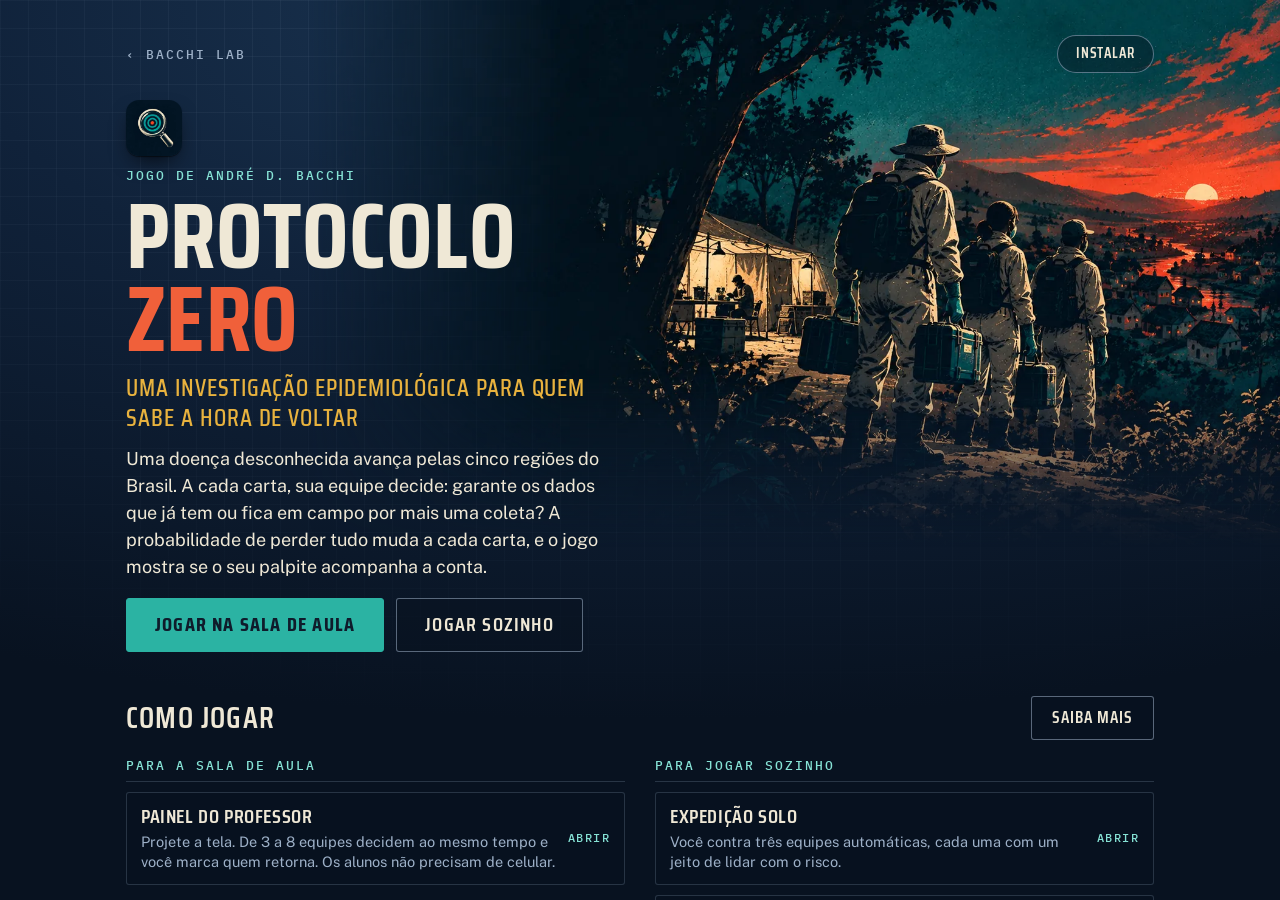
==== index.html @ 065ee089 "A primeira carta de cada expedição nunca é um perigo Co-Authored-By: Claude Opus 5.5 <noreply@anthro" ====
<!doctype html>
<html lang="pt-BR">
<head>
<meta charset="utf-8">
<meta name="viewport" content="width=device-width,initial-scale=1,viewport-fit=cover">
<meta name="description" content="Jogo de sala de aula sobre probabilidade e decisão sob risco: uma investigação epidemiológica para quem sabe a hora de voltar.">
<meta name="theme-color" content="#10223a">
<meta property="og:title" content="Protocolo Zero">
<meta property="og:description" content="Jogo de sala de aula sobre probabilidade e decisão sob risco: uma investigação epidemiológica para quem sabe a hora de voltar.">
<meta property="og:image" content="https://andrebacchi.github.io/protocolo-zero/icons/icon-512.png">
<link rel="manifest" href="manifest.json">
<link rel="icon" type="image/png" href="icons/favicon-64.png">
<link rel="apple-touch-icon" href="icons/apple-touch-icon.png">
<meta name="mobile-web-app-capable" content="yes">
<meta name="apple-mobile-web-app-capable" content="yes">
<meta name="apple-mobile-web-app-title" content="Protocolo Zero">
<meta name="apple-mobile-web-app-status-bar-style" content="black-translucent">
<title>Protocolo Zero</title>
<link rel="preconnect" href="https://fonts.googleapis.com">
<link rel="preconnect" href="https://fonts.gstatic.com" crossorigin>
<link rel="stylesheet" href="https://fonts.googleapis.com/css2?family=Saira+Condensed:wght@500;600;700&family=Saira+Stencil+One&family=Public+Sans:ital,wght@0,400;0,500;0,700;1,400&family=IBM+Plex+Mono:wght@400;500;600&display=swap">
<style>
:root{padding:env(safe-area-inset-top,0px) 0 env(safe-area-inset-bottom,0px)}
[hidden]{display:none!important}
img{max-width:100%}

:root{
  /* Mesa de operações de campo: tampo azul-marinho com malha de papel milimetrado, cartas em papel-cartão,
     carimbos em estêncil. Uma tela por vez; no jogo, a mesa fica à esquerda e o painel das equipes à direita.
     Cada tipo de carta tem uma cor: coleta (verde-água), perigo (vermelho-alaranjado), descoberta (dourado). */
  color-scheme:dark;
  --fundo:#081220; --mesa:#10223a; --mesa-clara:#1b3654; --painel:#0d1a2c;
  --papel:#efe8d6; --tinta:#0f1b2b; --nevoa:#9db0c7;
  --dado:#2bb3a3; --dado-claro:#86e2d5; --perigo:#f0603a; --achado:#e8b23e; --serie-b:#3b97d8;
  --filete:rgba(157,176,199,.22); --filete-forte:rgba(157,176,199,.55);
  --sombra:0 1px 1px rgba(0,0,0,.5),0 10px 22px -8px rgba(0,0,0,.8);
  --display:'Saira Condensed','Arial Narrow','Roboto Condensed','Helvetica Neue',sans-serif;
  --estencil:'Saira Stencil One','Saira Condensed','Arial Narrow',Impact,sans-serif;
  --texto:'Public Sans','Segoe UI',system-ui,-apple-system,sans-serif;
  --mono:'IBM Plex Mono',ui-monospace,'SF Mono',Menlo,Consolas,monospace;
  --vh:1vh;
}
@supports (height:1dvh){:root{--vh:1dvh}}

*,*::before,*::after{box-sizing:border-box}
html,body{height:100%}
body{margin:0;background:var(--fundo);color:var(--papel);font:16px/1.5 var(--texto);overflow:hidden;-webkit-font-smoothing:antialiased;-webkit-text-size-adjust:100%}
button,input{font:inherit;color:inherit}
button{cursor:pointer}
a{color:var(--dado-claro);text-underline-offset:3px}
:focus-visible{outline:2px solid var(--dado-claro);outline-offset:3px}
h1,h2,h3,h4,h5,p,ul,ol{margin:0}
i.sp{font-style:italic}

/* ---------- mesa (fundo comum) ---------- */
.app{height:100%;position:relative;isolation:isolate;overflow:hidden}
.app::before,.app::after{content:"";position:absolute;inset:0;z-index:-1;pointer-events:none}
.app::before{background:radial-gradient(120% 80% at 50% 0%,var(--mesa-clara) 0%,var(--mesa) 45%,var(--fundo) 100%)}
.app::after{background:
  linear-gradient(var(--filete) 1px,transparent 1px) 0 0/100% 28px,
  linear-gradient(90deg,var(--filete) 1px,transparent 1px) 0 0/28px 100%;
  opacity:.35;-webkit-mask-image:radial-gradient(110% 80% at 50% 10%,#000 20%,transparent 90%);mask-image:radial-gradient(110% 80% at 50% 10%,#000 20%,transparent 90%)}
.tela{height:100%;overflow-y:auto;overflow-x:hidden;-webkit-overflow-scrolling:touch}
.miolo{max-width:1060px;margin-inline:auto;padding-inline:16px}

/* ---------- botões ---------- */
.btn{display:inline-flex;align-items:center;justify-content:center;gap:8px;min-height:44px;padding:9px 20px;border:1px solid var(--filete-forte);border-radius:3px;background:rgba(8,18,32,.4);color:var(--papel);font:600 17px/1.15 var(--display);letter-spacing:.06em;text-transform:uppercase;text-decoration:none;transition:background .15s,border-color .15s,transform .1s}
.btn:hover{border-color:var(--dado-claro);background:rgba(43,179,163,.14)}
.btn:active{transform:translateY(1px)}
.btn.principal{background:var(--dado);border-color:var(--dado);color:var(--tinta);font-weight:700}
.btn.principal:hover{background:var(--dado-claro);border-color:var(--dado-claro)}
.btn.alerta{border-color:var(--perigo);color:var(--papel)}
.btn.alerta:hover{background:rgba(240,96,58,.18);border-color:var(--perigo)}
.btn[disabled]{opacity:.45;cursor:default}
.btn.retomar{order:-1;border-color:var(--achado);color:var(--achado)}
.btn.retomar:hover{background:rgba(232,178,62,.14);border-color:var(--achado)}
.btn.grande{min-height:54px;padding:12px 28px;font-size:20px}
.btn-liso{min-height:40px;padding:6px 8px;white-space:nowrap;border:0;border-radius:3px;background:none;color:var(--nevoa);font:500 13.5px var(--mono);letter-spacing:.04em}
.btn-liso:hover{color:var(--dado-claro)}
.btn-liso[disabled]{opacity:.4;cursor:default}
.chapa{font:500 12px/1.2 var(--mono);letter-spacing:.16em;text-transform:uppercase;color:var(--dado-claro)}

/* ---------- carta ---------- */
.carta{--raio:calc(var(--cw)*.07);--cor:var(--dado);display:block;position:relative;flex:none;width:var(--cw);height:calc(var(--cw)*1.4);padding:0;border:0;background:none;perspective:calc(var(--cw)*6);-webkit-tap-highlight-color:transparent}
.carta.t-perigo{--cor:var(--perigo)}
.carta.t-achado{--cor:var(--achado)}
.giro{display:block;position:absolute;inset:0;transform-style:preserve-3d;transition:transform .62s cubic-bezier(.35,.1,.2,1)}
.carta.virada .giro{transform:rotateY(180deg)}
.face{display:block;position:absolute;inset:0;border-radius:var(--raio);overflow:hidden;-webkit-backface-visibility:hidden;backface-visibility:hidden;box-shadow:var(--sombra)}
.verso{background:var(--tinta) var(--verso) center/100% 100% no-repeat}
.verso::after{content:"";position:absolute;inset:0;border-radius:inherit;box-shadow:inset 0 0 0 calc(var(--cw)*.012) rgba(134,226,213,.4);pointer-events:none}
.frente{transform:rotateY(180deg);background:var(--papel);color:var(--tinta)}
.arte{position:absolute;inset:calc(var(--cw)*.045);border-radius:calc(var(--raio)*.55);overflow:hidden;color:var(--cor);background:
  linear-gradient(rgba(134,226,213,.09) 1px,transparent 1px) 0 0/100% 12.5%,
  linear-gradient(90deg,rgba(134,226,213,.09) 1px,transparent 1px) 0 0/16.66% 100%,#12283f}
.t-perigo .arte{background:repeating-linear-gradient(135deg,#3a1b14 0 9%,#27120e 9% 18%)}
.t-achado .arte{background:repeating-conic-gradient(from 0deg at 50% 42%,rgba(232,178,62,.2) 0 9deg,transparent 9deg 18deg),#2a2010}
.arte svg,.arte img{display:block;width:100%;height:100%;max-width:none;object-fit:cover}
.canto{position:absolute;left:calc(var(--cw)*.045);top:calc(var(--cw)*.045);min-width:calc(var(--cw)*.31);padding:.1em .2em .04em;border-radius:calc(var(--raio)*.55) 0 calc(var(--raio)*.55) 0;background:var(--cor);color:var(--tinta);font:700 calc(var(--cw)*.25)/1 var(--display);text-align:center;font-variant-numeric:tabular-nums}
.cod{position:absolute;right:calc(var(--cw)*.09);top:calc(var(--cw)*.09);font:500 calc(var(--cw)*.075)/1 var(--mono);color:var(--papel);opacity:.75}
.nome{display:block;position:absolute;left:calc(var(--cw)*.045);right:calc(var(--cw)*.045);bottom:calc(var(--cw)*.045);min-height:calc(var(--cw)*.36);padding:calc(var(--cw)*.05) calc(var(--cw)*.055);border-top:calc(var(--cw)*.022) solid var(--cor);background:var(--papel);color:var(--tinta);font:700 calc(var(--cw)*.122)/1.02 var(--display);letter-spacing:.02em;text-transform:uppercase;text-align:left;overflow-wrap:break-word;-webkit-hyphens:manual;hyphens:manual}
.nome small{display:block;margin-bottom:.3em;font:500 calc(var(--cw)*.066)/1 var(--mono);letter-spacing:.12em;color:#3d4c60}
/* Carta com arte definitiva: a imagem ocupa a moldura inteira e o nome vai sobre a base escura da própria arte. */
.com-arte .arte{background:var(--tinta)}
.com-arte .nome{min-height:0;padding-top:calc(var(--cw)*.24);border-top:0;border-radius:0 0 calc(var(--raio)*.55) calc(var(--raio)*.55);background:linear-gradient(rgba(8,18,32,0),rgba(8,18,32,.88) 58%);color:var(--papel)}
.com-arte .nome small{color:var(--cor)}
.com-arte .cod{opacity:.55}
.carta:focus-visible{outline:none}
.carta:focus-visible .face{outline:2px solid var(--dado-claro);outline-offset:2px}

/* ---------- capa ---------- */
.capa{display:grid;gap:34px;padding-block:20px 34px}
.topo{display:flex;align-items:center;justify-content:space-between;gap:12px;min-height:40px;margin-bottom:-18px}
.marca{font:500 12.5px/1 var(--mono);letter-spacing:.16em;text-transform:uppercase;color:var(--nevoa);text-decoration:none}
.marca:hover{color:var(--dado-claro)}
.pilula{min-height:38px;padding:6px 18px;border-radius:999px;font-size:15px}
.abre{display:grid;gap:14px;align-items:center}
.leque{--cw:clamp(96px,26vw,160px);position:relative;width:100%;max-width:calc(var(--cw)*3.3);height:calc(var(--cw)*1.75);margin-inline:auto}
.leque .carta{position:absolute;left:50%;top:6%;margin-left:calc(var(--cw)/-2);transform-origin:50% 150%;transform:rotate(var(--g));animation:abrir 1.1s cubic-bezier(.2,.7,.2,1) .2s both}
@keyframes abrir{from{transform:rotate(0deg)}}
.abre-texto{display:grid;gap:12px;justify-items:start}
.sobre{font:500 12.5px/1.2 var(--mono);letter-spacing:.16em;text-transform:uppercase;color:var(--dado-claro)}
h1{font:700 clamp(48px,12.5vw,92px)/.9 var(--display);letter-spacing:.005em;text-transform:uppercase;color:var(--papel);text-wrap:balance}
h1 em{font-style:normal;color:var(--perigo)}
.sub{font:500 clamp(19px,2.8vw,24px)/1.25 var(--display);letter-spacing:.04em;text-transform:uppercase;color:var(--achado)}
.lide{max-width:52ch;font-size:clamp(16px,1.9vw,18px);color:var(--papel)}
.abre-acoes{display:flex;flex-wrap:wrap;align-items:center;gap:10px 12px;margin-top:6px}
@media (min-width:820px){
  .capa{gap:44px;padding-block:34px 40px}
  .abre{grid-template-columns:minmax(0,.8fr) minmax(0,1fr);gap:30px}
  .leque{--cw:clamp(140px,14vw,180px)}
}
/* Capa com a arte: no celular, faixa no alto; em telas largas, a arte ocupa a direita e o título fica sobre a área escura. */
#tela-capa{position:relative}
.topo,.abre-texto{position:relative;z-index:1}
.capa-arte{height:54vw;max-height:300px;margin-inline:-16px;background:var(--fundo) url("cards/capa.webp") 82% 40%/cover no-repeat;-webkit-mask-image:linear-gradient(#000 62%,transparent);mask-image:linear-gradient(#000 62%,transparent)}
.logo{width:56px;height:56px;border-radius:13px;box-shadow:var(--sombra)}
@media (min-width:820px){
  .abre{grid-template-columns:minmax(0,1fr);min-height:clamp(360px,34vw,470px);align-content:center}
  .abre-texto{max-width:30rem;grid-template-columns:minmax(0,1fr)}
  .capa-arte{position:absolute;z-index:0;top:0;right:0;width:min(76vw,1100px);height:auto;max-height:none;aspect-ratio:16/9;margin:0;background-position:center;-webkit-mask-image:linear-gradient(90deg,transparent,#000 26%),linear-gradient(#000 68%,transparent);mask-image:linear-gradient(90deg,transparent,#000 26%),linear-gradient(#000 68%,transparent);-webkit-mask-composite:source-in;mask-composite:intersect}
}
.modos-secao{display:grid;gap:18px}
.modos-topo{display:flex;flex-wrap:wrap;align-items:center;justify-content:space-between;gap:10px 16px}
.modos-topo h2{font:600 clamp(24px,4vw,30px)/1.1 var(--display);letter-spacing:.04em;text-transform:uppercase}
.modos{display:grid;gap:26px 30px;grid-template-columns:repeat(auto-fit,minmax(min(100%,300px),1fr))}
.grupo{display:grid;gap:10px;align-content:start;min-width:0}
.grupo h3{padding-bottom:8px;border-bottom:1px solid var(--filete);font:500 12.5px/1.2 var(--mono);letter-spacing:.16em;text-transform:uppercase;color:var(--dado-claro)}
.modo{display:grid;grid-template-columns:minmax(0,1fr) auto;gap:4px 12px;align-items:center;width:100%;padding:12px 14px;border:1px solid var(--filete);border-radius:3px;background:rgba(8,18,32,.45);text-align:left;transition:border-color .15s,background .15s}
.modo b{font:600 20px/1.15 var(--display);letter-spacing:.03em;text-transform:uppercase}
.modo small{grid-column:1;font:400 14.5px/1.4 var(--texto);color:var(--nevoa)}
.modo .selo{grid-row:1/3;grid-column:2;font:500 11.5px/1.2 var(--mono);letter-spacing:.12em;text-transform:uppercase;color:var(--dado-claro);white-space:nowrap}
.modo:hover{border-color:var(--dado-claro);background:rgba(43,179,163,.1)}
.rodape{display:grid;gap:8px;padding-top:18px;border-top:1px solid var(--filete);font:400 14px/1.5 var(--texto);color:var(--nevoa)}
.rodape p{max-width:78ch}
.versao{font:500 12px/1.4 var(--mono);letter-spacing:.1em;text-transform:uppercase}

/* ---------- barra das telas internas ---------- */
.barra{display:grid;grid-template-columns:1fr auto 1fr;align-items:center;gap:4px;min-height:48px;padding-inline:4px}
.barra h2{font:600 clamp(15px,4.3vw,19px)/1 var(--display);letter-spacing:.06em;text-transform:uppercase;white-space:nowrap}
.barra > :first-child{justify-self:start}
.barra > :last-child{justify-self:end}
.barra-lado{display:flex;align-items:center}
.so-largo{display:none}
@media (min-width:700px){.so-estreito{display:none}.so-largo{display:inline}}
.barra.fixa{position:sticky;top:env(safe-area-inset-top,0px);z-index:5;background:var(--mesa);border-bottom:1px solid var(--filete)}

/* ---------- preparo ---------- */
.preparo{display:grid;gap:18px;max-width:620px;margin-inline:auto;padding-block:18px 40px}
.preparo h3{font:700 clamp(30px,6vw,42px)/1 var(--display);letter-spacing:.02em;text-transform:uppercase;text-wrap:balance}
.passo-n{display:flex;align-items:center;gap:12px}
.passo-n output{min-width:1.6em;font:700 34px/1 var(--display);text-align:center;font-variant-numeric:tabular-nums}
.redondo{width:44px;height:44px;border:1px solid var(--filete-forte);border-radius:50%;background:rgba(8,18,32,.4);font:600 22px/1 var(--display)}
.redondo:hover{border-color:var(--dado-claro)}
.nomes{display:grid;gap:8px;grid-template-columns:repeat(auto-fit,minmax(min(100%,220px),1fr))}
.nomes input{width:100%;min-height:44px;padding:8px 12px;border:1px solid var(--filete-forte);border-radius:3px;background:rgba(239,232,214,.06);font:500 16px/1.2 var(--texto)}
.opcao{display:grid;grid-template-columns:auto minmax(0,1fr);gap:4px 10px;align-items:start;cursor:pointer}
.opcao input{width:20px;height:20px;margin:2px 0 0;accent-color:var(--dado)}
.opcao small{grid-column:2;color:var(--nevoa);font-size:14px;line-height:1.4}
.ajuda{font:400 14.5px/1.45 var(--texto);color:var(--nevoa)}

/* ---------- jogo ---------- */
#tela-jogo{--cw:clamp(58px,15.5vw,84px);display:grid;grid-template-columns:minmax(0,1fr);grid-template-rows:48px minmax(0,1fr) auto;overflow:hidden}
.mesa{position:relative;display:flex;flex-direction:column;gap:10px;min-height:0;padding:4px 16px 14px;overflow-y:auto;overflow-x:hidden}
/* Paisagem da região: bem visível na abertura da expedição, quase apagada durante as cartas. */
.mesa{background:linear-gradient(rgba(8,18,32,.9),rgba(8,18,32,.84)),var(--regiao,none) center/cover no-repeat}
.mesa.brief{background:linear-gradient(90deg,rgba(8,18,32,.86),rgba(8,18,32,.6) 60%,rgba(8,18,32,.42)),linear-gradient(transparent 55%,rgba(8,18,32,.7)),var(--regiao,none) center/cover no-repeat}
.brief .uf{fill:rgba(8,18,32,.62);stroke:rgba(157,176,199,.5)}
.brief .uf.feita{fill:rgba(43,179,163,.7)}
.brief .uf.ativa{fill:var(--perigo)}
.brief .mapa text{fill:rgba(239,232,214,.75)}
.brief .mapa text.ativa{fill:var(--tinta)}
.brief .mapa text.fora.ativa{fill:var(--papel)}
.brief .briefing .txt{text-shadow:0 1px 10px rgba(8,18,32,.9)}
.brief .comp span{background:rgba(8,18,32,.6);border-color:var(--filete-forte)}
@media (max-width:899px){.em-brief #equipes{display:none}.em-brief .mapa.grande{width:min(56vw,220px)}.em-brief .briefing{gap:10px}}
.faixa{display:grid;grid-template-columns:auto minmax(0,1fr) auto;gap:8px 14px;align-items:center}
.mapa{display:block}
.mapa svg{display:block;width:100%;height:auto;overflow:visible}
.mapa.mini{width:58px}
.mapa.grande{width:min(72vw,300px)}
.uf{fill:rgba(157,176,199,.17);stroke:var(--mesa);stroke-width:.45;stroke-linejoin:round;transition:fill .4s}
.mini .uf{stroke-width:.9}
.uf.feita{fill:rgba(43,179,163,.55)}
.uf.ativa{fill:var(--perigo)}
.grande .uf.ativa{transform-box:fill-box;transform-origin:center;animation:acender .7s cubic-bezier(.2,.7,.2,1) both;animation-delay:calc(var(--k)*90ms + 250ms)}
@keyframes acender{0%{fill:rgba(157,176,199,.17);transform:scale(.82)}60%{transform:scale(1.07)}100%{transform:scale(1)}}
.mapa text{font:600 3px var(--mono);text-anchor:middle;dominant-baseline:central;fill:rgba(157,176,199,.6);pointer-events:none}
.mapa text.feita{fill:var(--papel)}
.mapa text.ativa{fill:var(--tinta);animation:surgir .4s ease-out both;animation-delay:calc(var(--k)*90ms + 500ms)}
.mapa text.fora.ativa{fill:var(--papel)}
.mapa line{stroke:rgba(157,176,199,.5);stroke-width:.25}
.onde{min-width:0}
.onde h3{font:700 clamp(26px,6.4vw,44px)/.95 var(--display);letter-spacing:.02em;text-transform:uppercase;overflow-wrap:anywhere}
.onde p{margin-top:5px;font:400 13.5px/1.3 var(--texto);color:var(--nevoa);overflow-wrap:anywhere}
.onde p b{color:var(--papel);font-weight:500}
.monte{--cwm:calc(var(--cw)*.62);display:grid;justify-items:center;gap:5px;color:var(--nevoa);font:500 11px/1 var(--mono);letter-spacing:.08em;text-transform:uppercase}
.monte b{color:var(--papel);font-weight:600;font-variant-numeric:tabular-nums}
.pilha{display:block;position:relative;width:var(--cwm);height:calc(var(--cwm)*1.4)}
.lamina{display:block;position:absolute;inset:0;border-radius:calc(var(--cwm)*.07);background:var(--tinta) var(--verso) center/100% 100% no-repeat;translate:calc(var(--k)*-.7px) calc(var(--k)*-1.1px);box-shadow:0 0 0 .6px rgba(0,0,0,.7)}
.lamina:first-child{box-shadow:var(--sombra)}
.sinais{grid-column:1/-1;display:flex;flex-wrap:wrap;align-items:stretch;gap:6px}
.sinal{display:grid;gap:3px;padding:5px 8px 4px;border:1px solid var(--filete);border-radius:3px;font:500 11px/1.1 var(--mono);letter-spacing:.04em;color:var(--nevoa)}
.sinal.visto{border-color:var(--perigo);color:var(--papel);background:rgba(240,96,58,.12)}
.pips{display:flex;gap:3px}
.pips i{width:9px;height:9px;border-radius:50%;border:1.5px solid var(--filete-forte)}
.pips i.on{background:var(--perigo);border-color:var(--perigo)}
.trilha{--sobre:.36;position:relative;display:flex;flex-wrap:wrap;align-content:flex-start;gap:10px 0;padding-left:calc(var(--cw)*var(--sobre));min-height:calc(var(--cw)*1.4)}
.trilha .carta{margin-left:calc(var(--cw)*var(--sobre)*-1)}
.trilha:empty::before{content:"A trilha da expedição começa aqui";display:grid;place-items:center;width:calc(100% + var(--cw)*var(--sobre)*-1);margin-left:calc(var(--cw)*var(--sobre)*-1);min-height:calc(var(--cw)*1.4);border:1px dashed var(--filete);border-radius:4px;font:500 12px/1.3 var(--mono);letter-spacing:.1em;text-transform:uppercase;color:var(--nevoa);text-align:center;padding:10px}
.carta .marca-c{position:absolute;left:50%;top:38%;z-index:3;translate:-50% -50%;padding:.18em .5em .1em;border:calc(var(--cw)*.02) solid currentColor;border-radius:2px;background:rgba(8,18,32,.86);font:400 calc(var(--cw)*.105)/1 var(--estencil);letter-spacing:.08em;text-transform:uppercase;white-space:nowrap;rotate:-8deg;pointer-events:none}
.carta.alerta .marca-c{color:var(--achado)}
.carta.fatal .marca-c{color:var(--perigo)}
.carta.livre .marca-c{color:var(--achado)}
.carta.levada .marca-c,.carta.perdida .marca-c{color:var(--nevoa)}
.carta.livre .face{box-shadow:var(--sombra),0 0 0 2px var(--achado),0 0 18px rgba(232,178,62,.55)}
.carta.fatal .face{box-shadow:var(--sombra),0 0 0 2px var(--perigo),0 0 20px rgba(240,96,58,.6)}
.carta.tremor{animation:tremor .5s ease-in-out}
@keyframes tremor{20%{translate:-4% 0;rotate:-2deg}40%{translate:4% 0;rotate:2deg}60%{translate:-3% 0;rotate:-1deg}80%{translate:2% 0}}
.trilha.encerrada .carta:not(.fatal) .frente{filter:grayscale(.85) brightness(.62)}
.trilha.guardada .carta .frente{filter:brightness(.8)}
.carimbo{position:absolute;left:min(50%,calc(var(--cw)*3.2));top:62%;z-index:70;translate:-50% -50%;padding:.2em .5em .12em;border:3px solid var(--perigo);border-radius:4px;background:rgba(8,18,32,.82);color:var(--perigo);font:400 clamp(19px,calc(var(--cw)*.3),40px)/1 var(--estencil);letter-spacing:.06em;text-transform:uppercase;white-space:nowrap;rotate:-5deg;pointer-events:none;animation:carimbar .45s cubic-bezier(.2,1.4,.4,1) both}
.carimbo.bom{border-color:var(--dado-claro);color:var(--dado-claro)}
@keyframes carimbar{from{opacity:0;scale:2.4}}
.mesa.clarao::after{content:"";position:absolute;inset:0;z-index:65;pointer-events:none;background:radial-gradient(closest-side,transparent 40%,rgba(240,96,58,.5));animation:clarao .9s ease-out both}
.mesa.clarao.ouro::after{background:radial-gradient(closest-side,transparent 40%,rgba(232,178,62,.42))}
@keyframes clarao{0%{opacity:0}20%{opacity:1}100%{opacity:0}}

.briefing{display:grid;gap:16px;align-items:center;justify-items:center;margin-block:auto;padding-block:8px}
.briefing .txt{display:grid;gap:10px;min-width:0;max-width:46ch}
.briefing h3{font:700 clamp(40px,10vw,84px)/.9 var(--display);letter-spacing:.01em;text-transform:uppercase;color:var(--papel);animation:surgir .6s ease-out .5s both}
.entra{display:flex;align-items:center;gap:14px;--cw:clamp(74px,9.5vw,112px)}
.entra p{min-width:0}
.carta.voando{position:fixed;z-index:90;margin:0}
.briefing .comp{display:flex;flex-wrap:wrap;gap:6px}
.briefing .comp span{padding:4px 8px 3px;border:1px solid var(--filete);border-radius:3px;font:500 12px/1.2 var(--mono);color:var(--nevoa)}
.briefing .comp b{color:var(--papel)}
@media (min-width:640px){.briefing{grid-template-columns:auto minmax(0,1fr);justify-items:start;gap:30px;padding-inline:3%}}
@keyframes surgir{from{opacity:0;transform:translateY(8px)}}
.contagem{position:absolute;inset:0;z-index:80;display:grid;place-items:center;background:rgba(8,18,32,.8);font:400 clamp(120px,34vw,300px)/1 var(--estencil);color:var(--achado);pointer-events:none}
.contagem span{animation:carimbar .4s cubic-bezier(.2,1.4,.4,1) both}

.painel{display:grid;grid-template-rows:minmax(0,1fr) auto;min-height:0;max-height:calc(56*var(--vh));border-top:1px solid var(--filete);background:rgba(13,26,44,.92)}
.rola{overflow-y:auto;padding:10px 12px 4px;scrollbar-width:thin;scrollbar-color:var(--filete) transparent}
.equipes{display:grid;gap:5px}
.eq{display:grid;grid-template-columns:minmax(0,1fr) auto auto;gap:0 10px;align-items:center;width:100%;min-height:40px;padding:4px 8px 4px 10px;border:1px solid var(--filete);border-left:4px solid var(--dado);border-radius:3px;background:rgba(8,18,32,.4);text-align:left;cursor:default;transition:background .15s,border-color .15s}
.eq-nome{min-width:0;font:600 17px/1.1 var(--display);letter-spacing:.03em;text-transform:uppercase;overflow:hidden;text-overflow:ellipsis;white-space:nowrap}
.eq-nome small{display:block;margin-top:2px;font:500 10.5px/1 var(--mono);letter-spacing:.1em;color:var(--dado-claro)}
.eq-nome .est{color:var(--achado);letter-spacing:.05em}
.eq-num{display:grid;justify-items:end;min-width:3.2em;font:500 10px/1 var(--mono);letter-spacing:.04em;color:var(--nevoa)}
.eq-num b{font:600 19px/1.05 var(--mono);color:var(--papel);font-variant-numeric:tabular-nums}
.eq-num.r b{color:var(--achado)}
.eq-vai{min-width:5.6em;padding:6px 6px 5px;border:1px solid var(--filete-forte);border-radius:2px;font:500 11px/1 var(--mono);letter-spacing:.06em;text-transform:uppercase;text-align:center;color:var(--nevoa)}
.eq.retornou{border-left-color:var(--nevoa)}
.eq.retornou .eq-nome small{color:var(--nevoa)}
.eq.perdeu{border-left-color:var(--perigo)}
.eq.perdeu .eq-nome small{color:var(--perigo)}
.eq.fora .eq-num.r b{color:var(--nevoa)}
button.eq{cursor:pointer}
button.eq:hover{border-color:var(--filete-forte)}
.eq[aria-pressed="true"]{border-color:var(--achado);border-left-color:var(--achado);background:rgba(232,178,62,.14)}
.eq[aria-pressed="true"] .eq-vai{border-color:var(--achado);background:var(--achado);color:var(--tinta);font-weight:600}
@keyframes subiu{0%{scale:1.45}100%{scale:1}}
.fala{display:grid;gap:10px;padding:12px 2px 8px;font-size:15.5px;line-height:1.45}
.fala b{color:var(--papel)}
.fala p{color:var(--papel)}
.fala .nota{color:var(--nevoa);font-size:14px}
.fala h4{font:500 12px/1.2 var(--mono);letter-spacing:.14em;text-transform:uppercase;color:var(--dado-claro)}
.acao{display:flex;flex-wrap:wrap;justify-content:center;gap:8px;padding:8px 12px 12px;border-top:1px solid var(--filete)}
.acao .btn{flex:1 1 150px;max-width:340px}
.acao .btn.estreito{flex:0 1 auto}
.palpite{display:grid;gap:10px;padding:10px 12px;border:1px solid var(--achado);border-radius:3px;background:rgba(232,178,62,.07)}
.palpite p{font-size:15px;line-height:1.4}
.palpite.fim-exp{border-color:var(--dado);background:rgba(43,179,163,.09)}
label.eq{cursor:text}
.perc{display:flex;align-items:center;gap:4px;font:500 13px var(--mono);color:var(--nevoa)}
.perc input{width:4.1em;min-height:40px;padding:4px 6px;border:1px solid var(--filete-forte);border-radius:3px;background:rgba(239,232,214,.07);font:600 18px/1 var(--mono);text-align:right}
.eq-topo{display:flex;align-items:center;justify-content:space-between;gap:10px;min-height:32px}
.eq-topo .btn-liso{min-height:32px;padding-block:2px}
.placa{display:flex;flex-wrap:wrap;align-items:stretch;gap:8px}
.tile{display:grid;gap:3px;align-content:center;padding:7px 12px 6px;border:1px solid var(--filete);border-radius:3px;background:rgba(8,18,32,.4)}
.tile small,.conta small{font:500 10.5px/1.2 var(--mono);letter-spacing:.08em;text-transform:uppercase;color:var(--nevoa)}
.tile b{justify-self:start;font:600 clamp(24px,3vw,36px)/1 var(--mono);font-variant-numeric:tabular-nums;color:var(--achado)}
.tile.aberto b{color:var(--dado-claro)}
.tile.ouro b{font:600 clamp(15px,1.6vw,20px)/1.15 var(--display);letter-spacing:.03em;text-transform:uppercase}
.conta{flex:1 1 250px;display:grid;gap:3px;align-content:center;padding:7px 12px 6px;border:1px solid var(--dado);border-radius:3px;background:rgba(43,179,163,.1)}
.conta span{font:500 clamp(17px,2.1vw,27px)/1.15 var(--display);letter-spacing:.02em}
.conta b{color:var(--dado-claro);font-weight:700}
.subiu{animation:subiu .7s ease-out}

@media (min-width:900px){
  #tela-jogo{--cw:clamp(92px,8.8vw,150px);grid-template-columns:minmax(0,1fr) min(440px,37vw);grid-template-rows:56px minmax(0,1fr)}
  #tela-jogo .barra{grid-column:1/-1;border-bottom:1px solid var(--filete)}
  .mesa{padding:14px 22px 18px;gap:16px}
  .mapa.mini{width:80px}
  .trilha{--sobre:.08}
  .painel{max-height:none;border-top:0;border-left:1px solid var(--filete)}
  .rola{padding:16px 18px 6px}
  .acao{padding:12px 18px 18px}
  .sinal{font-size:12.5px}
  .fala{font-size:16.5px}
  .eq-nome{font-size:19px}
  .mapa.grande{width:clamp(280px,30vw,430px)}
}

/* ---------- gráfico e tabelas ---------- */
.graf{display:grid;gap:6px;min-width:0}
.graf svg{display:block;width:100%;height:auto;overflow:visible}
.graf text{font:500 10.5px var(--mono);fill:var(--nevoa)}
.legenda{display:flex;flex-wrap:wrap;gap:4px 14px;font:500 12px/1.3 var(--mono);color:var(--nevoa)}
.legenda i{display:inline-block;width:14px;height:0;margin-right:6px;border-top:2.5px solid var(--perigo);vertical-align:middle}
.legenda i.b{width:9px;height:9px;border:0;border-radius:50%;background:var(--serie-b)}
.legenda i.d{width:14px;border-top:2px dashed var(--nevoa)}
.legenda i.x{width:auto;height:auto;border:0;font:600 12px/1 var(--mono);font-style:normal;color:var(--papel)}
.tab-rola{overflow-x:auto}
table{width:100%;border-collapse:collapse;font:400 13.5px/1.3 var(--texto);font-variant-numeric:tabular-nums}
th,td{padding:6px 8px;border-bottom:1px solid var(--filete);text-align:right;white-space:nowrap}
th{font:500 11px/1.2 var(--mono);letter-spacing:.06em;text-transform:uppercase;color:var(--nevoa)}
th:first-child,td:first-child{text-align:left}
td.neg{color:var(--perigo)}
#dica{position:fixed;z-index:200;max-width:240px;padding:6px 9px;border:1px solid var(--filete-forte);border-radius:3px;background:var(--fundo);font:500 12px/1.35 var(--mono);color:var(--papel);pointer-events:none}

/* ---------- resultado final ---------- */
.fim{display:grid;gap:28px;padding-block:16px 44px}
.fim h3{font:700 clamp(34px,7vw,56px)/.95 var(--display);letter-spacing:.02em;text-transform:uppercase;text-wrap:balance}
.fim h4{margin-bottom:10px;padding-bottom:8px;border-bottom:1px solid var(--filete);font:500 12.5px/1.2 var(--mono);letter-spacing:.16em;text-transform:uppercase;color:var(--dado-claro)}
.fim section{display:grid;gap:10px;min-width:0}
.fim p{max-width:72ch}
.podio{display:grid;gap:6px}
.podio .eq{grid-template-columns:2.2em minmax(0,1fr) auto}
.podio .pos{font:400 22px/1 var(--estencil);color:var(--nevoa)}
.podio .eq:first-child{border-color:var(--achado);border-left-color:var(--achado)}
.podio .eq:first-child .pos{color:var(--achado)}
.multiplos{display:grid;gap:18px 22px;grid-template-columns:repeat(auto-fit,minmax(min(100%,260px),1fr))}
.multiplos h5{margin-bottom:4px;font:600 16px/1.2 var(--display);letter-spacing:.05em;text-transform:uppercase}
.multiplos .vazio{font:400 13.5px/1.4 var(--texto);color:var(--nevoa)}
.multiplos h5 small{font:400 12px var(--mono);letter-spacing:0;text-transform:none;color:var(--nevoa)}
.ficha-agente{display:grid;gap:6px;padding:14px 16px;border:1px solid var(--achado);border-radius:3px;background:rgba(232,178,62,.07)}
.ficha-agente .nome-ag{font:italic 500 clamp(24px,5vw,34px)/1.1 var(--texto);color:var(--achado);overflow-wrap:anywhere}
.ficha-agente dl{display:grid;grid-template-columns:auto minmax(0,1fr);gap:3px 12px;margin:4px 0 0}
.ficha-agente dt{font:500 11.5px/1.6 var(--mono);letter-spacing:.1em;text-transform:uppercase;color:var(--nevoa)}
.ficha-agente dd{margin:0}

/* ---------- baralho (galeria) ---------- */
.grade-topo{padding-block:16px 6px}
.grade-topo h3{margin:18px 0 10px;padding-bottom:8px;border-bottom:1px solid var(--filete);font:500 12.5px/1.2 var(--mono);letter-spacing:.16em;text-transform:uppercase;color:var(--dado-claro)}
.grade{--cw:clamp(96px,27vw,150px);display:flex;flex-wrap:wrap;gap:14px 12px}
.grade .carta{transition:transform .2s ease-out}
.grade .carta:hover{transform:translateY(-5px) rotate(-1.2deg)}

/* ---------- diálogos ---------- */
dialog{width:min(860px,calc(100vw - 20px));max-height:calc(100% - 20px);padding:0;border:1px solid var(--filete-forte);border-radius:4px;background:var(--painel);color:var(--papel);box-shadow:0 30px 90px rgba(0,0,0,.75);overflow-y:auto}
dialog::backdrop{background:rgba(4,9,17,.84)}
.fechar-linha{position:sticky;top:14px;z-index:3;display:flex;justify-content:flex-end;height:0;padding-right:14px}
.fechar{flex:none;min-height:40px;height:40px;padding:6px 14px;background:var(--painel);font-size:15px}
.corpo{display:grid;gap:12px;padding:64px 22px 28px;max-width:72ch;margin-inline:auto}
.corpo h3{font:700 clamp(28px,5.4vw,40px)/1 var(--display);letter-spacing:.02em;text-transform:uppercase;text-wrap:balance}
.corpo h5{margin-top:6px;font:600 17px/1.2 var(--display);letter-spacing:.05em;text-transform:uppercase;color:var(--dado-claro)}
.corpo ol,.corpo ul{display:grid;gap:7px;padding-left:1.3em}
.corpo .fonte{font:400 13.5px/1.45 var(--texto);color:var(--nevoa)}
.corpo code{font:500 .92em var(--mono);color:var(--achado)}
.ficha-corpo{display:grid;gap:20px;padding:64px 22px 28px}
.ficha-carta{--cw:min(54vw,230px);justify-self:center;animation:pousar .55s cubic-bezier(.2,.7,.2,1) both}
@keyframes pousar{from{opacity:0;transform:perspective(900px) rotateY(70deg) scale(.92)}}
.ficha-texto{display:grid;gap:12px;align-content:start;min-width:0;max-width:60ch}
.ficha-texto h3{font:700 clamp(28px,5.4vw,40px)/1 var(--display);letter-spacing:.02em;text-transform:uppercase}
.ficha-texto .arte-nota{padding:8px 10px;border:1px dashed var(--filete-forte);border-radius:3px;font:500 12px/1.4 var(--mono);color:var(--nevoa)}
@media (min-width:720px){
  .ficha-corpo{grid-template-columns:auto minmax(0,1fr);gap:32px;padding:40px 60px 34px 36px;align-items:start}
  .ficha-carta{--cw:240px}
  .corpo{padding:44px 44px 36px}
}
details{border-top:1px solid var(--filete)}
details:last-of-type{border-bottom:1px solid var(--filete)}
summary{display:flex;align-items:center;gap:12px;padding:12px 2px;font:600 20px/1.2 var(--display);letter-spacing:.04em;text-transform:uppercase;cursor:pointer;list-style:none}
summary::-webkit-details-marker{display:none}
summary::after{content:"+";margin-left:auto;font:400 22px/1 var(--mono);color:var(--dado-claro)}
details[open] summary::after{content:"–"}
details[open] summary{color:var(--dado-claro)}
.regra{display:grid;gap:10px;padding:2px 2px 18px}
.caixa{padding:12px 14px;border:1px solid var(--filete);border-radius:3px;background:rgba(43,179,163,.07)}
.sorteio{display:grid;gap:8px}
.sorteio .saida{min-height:4.4em}
.decifra{font:italic 500 clamp(26px,6vw,44px)/1.1 var(--texto);color:var(--achado);overflow-wrap:anywhere;min-height:1.1em}
.abas{display:flex;flex-wrap:wrap;gap:6px}
.chip{min-height:36px;padding:5px 13px;border:1px solid var(--filete);border-radius:999px;background:rgba(8,18,32,.4);color:var(--nevoa);font:500 13px/1.2 var(--mono)}
.chip[aria-pressed="true"]{border-color:var(--dado);background:var(--dado);color:var(--tinta)}
.passos b{color:var(--dado-claro)}
kbd{padding:0 5px;border:1px solid var(--filete-forte);border-radius:3px;font:500 13px var(--mono)}
.fora{border:1px solid var(--filete-forte);border-radius:3px;padding:10px 12px}
.elo{display:inline;padding:0;border:0;background:none;color:var(--dado-claro);font:inherit;font-weight:700;text-decoration:underline;text-underline-offset:3px}

@media (prefers-reduced-motion:reduce){
  *,*::before,*::after{animation-duration:.01ms!important;animation-delay:0ms!important;animation-iteration-count:1!important;transition-duration:.01ms!important}
}
</style>
</head>
<body>


<div class="app" id="app" lang="pt-BR">

<main class="tela" id="tela-capa">
<div class="miolo capa">
  <div class="topo">
    <a class="marca" href="https://andrebacchi.github.io/bacchilab/">‹ BACCHI LAB</a>
    <button class="btn pilula" type="button" id="instalar-btn" hidden>Instalar</button>
  </div>
  <header class="abre">
    <div class="capa-arte" role="img" aria-label="Uma equipe de campo, de costas, entre a tenda iluminada e a cidade ao pôr do sol"></div>
    <div class="abre-texto">
      <img class="logo" src="icons/icone.webp" alt="" width="56" height="56">
      <p class="sobre">Jogo de André D. Bacchi</p>
      <h1>Protocolo <em>Zero</em></h1>
      <p class="sub">Uma investigação epidemiológica para quem sabe a hora de voltar</p>
      <p class="lide">Uma doença desconhecida avança pelas cinco regiões do Brasil. A cada carta, sua equipe decide: garante os dados que já tem ou fica em campo por mais uma coleta? A probabilidade de perder tudo muda a cada carta, e o jogo mostra se o seu palpite acompanha a conta.</p>
      <div class="abre-acoes">
        <button class="btn principal grande" type="button" data-ir="preparo">Jogar na sala de aula</button>
        <button class="btn grande" type="button" data-solo>Jogar sozinho</button>
        <button class="btn retomar" type="button" id="continuar" data-ir="jogo" hidden>Continuar a partida</button>
      </div>
    </div>
  </header>

  <section class="modos-secao" aria-labelledby="titulo-modos">
    <div class="modos-topo">
      <h2 id="titulo-modos">Como jogar</h2>
      <button class="btn" type="button" data-regras="">Saiba mais</button>
    </div>
    <div class="modos">
      <div class="grupo">
        <h3>Para a sala de aula</h3>
        <button class="modo" type="button" data-ir="preparo">
          <b>Painel do professor</b><span class="selo">Abrir</span>
          <small>Projete a tela. De 3 a 8 equipes decidem ao mesmo tempo e você marca quem retorna. Os alunos não precisam de celular.</small>
        </button>
      </div>
      <div class="grupo">
        <h3>Para jogar sozinho</h3>
        <button class="modo" type="button" data-solo>
          <b>Expedição solo</b><span class="selo">Abrir</span>
          <small>Você contra três equipes automáticas, cada uma com um jeito de lidar com o risco.</small>
        </button>
        <button class="modo" type="button" data-ir="baralho">
          <b>O baralho</b><span class="selo">Abrir</span>
          <small>As 35 cartas, o código de cada arte e o que cada uma significa.</small>
        </button>
      </div>
    </div>
  </section>

  <footer class="rodape">
    <p>Mecânica de <i>push your luck</i> inspirada em <cite>Diamant</cite> / <cite>Incan Gold</cite> (Tesouro Inca), de Alan R. Moon e Bruno Faidutti. Tema, cartas e textos são originais.</p>
    <p>O surto, a doença e o agente são fictícios. Contornos dos estados simplificados a partir de dados abertos (Code for America, <cite>click_that_hood</cite>). Uso educacional.</p>
    <p>© André Demambre Bacchi. Todos os direitos reservados.</p>
    <p class="versao">Versão 1.0</p>
  </footer>
</div>
</main>

<section class="tela" id="tela-preparo" hidden>
  <header class="barra fixa">
    <button class="btn-liso" type="button" data-ir="capa">‹ Início</button>
    <h2>Painel do professor</h2>
    <div class="barra-lado"><button class="btn-liso" type="button" data-regras="sala">Regras</button></div>
  </header>
  <form class="miolo preparo" id="preparo">
    <p class="chapa">Antes de começar</p>
    <h3>Quantas equipes vão a campo?</h3>
    <div class="passo-n">
      <button class="redondo" type="button" id="menos" aria-label="Uma equipe a menos">−</button>
      <output id="n-equipes" for="menos mais">6</output>
      <button class="redondo" type="button" id="mais" aria-label="Uma equipe a mais">+</button>
      <span class="ajuda">De 3 a 8. Os nomes podem ser trocados.</span>
    </div>
    <div class="nomes" id="nomes"></div>
    <label class="opcao"><input type="checkbox" id="op-palpites" checked><span>Pausas de palpite, equipe por equipe</span>
      <small>Sempre que surge um perigo novo, todas as equipes estimam a probabilidade de a próxima carta encerrar a expedição, inclusive as que já retornaram. O risco real só aparece no relatório final.</small></label>
    <label class="opcao"><input type="checkbox" id="op-bonus" checked><span>Bônus para os melhores palpites</span>
      <small>No fim da partida, as três equipes com menor erro médio nos palpites de risco ganham 5, 3 e 1 ponto. O bônus máximo vale o mesmo que a menor descoberta.</small></label>
    <label class="opcao"><input type="checkbox" id="op-vencer" checked><span>Probabilidade de vencer, ao fim de cada expedição</span>
      <small>Cada equipe diz qual é a sua probabilidade de vencer a partida. O relatório final compara as respostas com uma estimativa feita a partir do placar real.</small></label>
    <label class="opcao"><input type="checkbox" id="op-placar" checked><span>Placar oculto</span>
      <small>A tela mostra a divisão de cada carta e os dados pendentes, mas não o total de cada equipe. Cada equipe anota o seu. Você pode mostrar o placar quando quiser.</small></label>
    <p class="ajuda" id="kit-linha" hidden>Antes da aula, imprima o <a href="kit/Protocolo-Zero-kit-de-sala.pdf" target="_blank" rel="noopener">kit de sala (PDF)</a>: cartões de CONTINUAR e RETORNAR e a ficha de campo das equipes.</p>
    <button class="btn principal grande" type="submit">Começar a investigação</button>
  </form>
</section>

<section class="tela" id="tela-jogo" hidden>
  <header class="barra">
    <button class="btn-liso" type="button" data-ir="capa">‹ Início</button>
    <h2 id="j-titulo">Expedição 1 de 5</h2>
    <div class="barra-lado">
      <button class="btn-liso" type="button" data-regras="jogo">Regras</button>
      <button class="btn-liso" type="button" id="desfazer" aria-label="Desfazer a última ação" title="Desfazer a última ação" disabled><span class="so-largo">Desfazer</span><span class="so-estreito" aria-hidden="true">↶</span></button>
    </div>
  </header>
  <div class="mesa" id="mesa">
    <div class="briefing" id="briefing" hidden></div>
    <div class="faixa" id="faixa">
      <div class="mapa mini" id="mapa-mini" aria-hidden="true"></div>
      <div class="onde"><h3 id="j-regiao"></h3><p id="j-doenca"></p></div>
      <div class="monte" id="monte"><span class="pilha"></span><span>Monte <b id="j-monte">0</b></span></div>
      <div class="sinais" id="sinais"></div>
    </div>
    <div class="placa" id="pe-trilha" aria-live="polite"></div>
    <div class="trilha" id="trilha" aria-label="Cartas reveladas nesta expedição"></div>
  </div>
  <aside class="painel" aria-label="Equipes e decisões">
    <div class="rola" id="rola">
      <div class="equipes" id="equipes"></div>
      <div class="fala" id="fala" aria-live="polite"></div>
    </div>
    <div class="acao" id="acao"></div>
  </aside>
</section>

<section class="tela" id="tela-fim" hidden>
  <header class="barra fixa">
    <button class="btn-liso" type="button" data-ir="capa">‹ Início</button>
    <h2>Relatório da investigação</h2>
    <div class="barra-lado"><button class="btn-liso" type="button" data-regras="percebido">Regras</button></div>
  </header>
  <div class="miolo fim" id="fim"></div>
</section>

<section class="tela" id="tela-baralho" hidden>
  <header class="barra fixa">
    <button class="btn-liso" type="button" data-ir="capa">‹ Início</button>
    <h2>O baralho</h2>
    <div class="barra-lado"><button class="btn-liso" type="button" data-regras="cartas">Regras</button></div>
  </header>
  <div class="miolo grade-topo" id="galeria"></div>
</section>

</div>

<dialog id="ficha" lang="pt-BR" aria-label="Carta">
  <div class="fechar-linha"><button class="btn fechar" type="button" data-fechar>Fechar</button></div>
  <div class="ficha-corpo" id="ficha-corpo"></div>
</dialog>

<dialog id="regras" lang="pt-BR" aria-label="Saiba mais">
  <div class="fechar-linha"><button class="btn fechar" type="button" data-fechar>Fechar</button></div>
  <div class="corpo" id="regras-corpo"></div>
</dialog>

<dialog id="agente" lang="pt-BR" aria-label="Agente isolado">
  <div class="fechar-linha"><button class="btn fechar" type="button" data-fechar>Fechar</button></div>
  <div class="corpo" id="agente-corpo"></div>
</dialog>

<dialog id="trocar" lang="pt-BR" aria-label="Partida em andamento">
  <div class="corpo" style="padding-top:30px">
    <p class="chapa">Partida em andamento</p>
    <h3>Começar outra apaga a atual</h3>
    <p id="trocar-info"></p>
    <div class="abre-acoes"><button class="btn principal" type="button" data-ir="jogo">Continuar a partida</button><button class="btn alerta" type="button" data-ato="trocar-ok">Começar outra</button></div>
  </div>
</dialog>

<dialog id="instalar" lang="pt-BR" aria-label="Instalar o Protocolo Zero">
  <div class="fechar-linha"><button class="btn fechar" type="button" data-fechar>Fechar</button></div>
  <div class="corpo">
    <p class="chapa">Aplicativo</p>
    <h3>Instalar o Protocolo Zero</h3>
    <p>O jogo fica na tela inicial como um aplicativo, abre em tela cheia e funciona sem internet depois da primeira visita.</p>
    <p class="fora" id="instalar-fora" hidden>Você abriu este app por dentro de outro, como o BACCHI LAB, e daqui não dá para instalar. Toque em <kbd>⋮</kbd> no alto da tela e em <b>Abrir no Chrome</b>; lá, toque de novo em <b>Instalar</b>.</p>
    <div class="abas" id="abas"></div>
    <ol class="passos" id="passos"></ol>
  </div>
</dialog>

<div id="dica" hidden></div>

<script>
(() => {
'use strict';

const PWA = true;                 // falso na versão de artefato: sem instalação nem service worker
const FIXOS = 'protocolo-zero-fixos-v1';           // cache das imagens e fontes (o mesmo nome usado no sw.js)
const IMAGENS = ["cards/C01.webp", "cards/C02.webp", "cards/C03.webp", "cards/C04.webp", "cards/C05.webp", "cards/C06.webp", "cards/C07.webp", "cards/C08.webp", "cards/C09.webp", "cards/C10.webp", "cards/C11.webp", "cards/C12.webp", "cards/C13.webp", "cards/C14.webp", "cards/C15.webp", "cards/D1.webp", "cards/D2.webp", "cards/D3.webp", "cards/D4.webp", "cards/D5.webp", "cards/P1.webp", "cards/P2.webp", "cards/P3.webp", "cards/P4.webp", "cards/P5.webp", "cards/capa.webp", "cards/verso.webp", "regioes/CO.webp", "regioes/N.webp", "regioes/NE.webp", "regioes/S.webp", "regioes/SE.webp", "icons/icone.webp"];         // cartas, regiões e capa, para guardar no aparelho
/* Artes: quando as imagens chegarem, preencha IMG com { C01: 'cards/C01.webp', ... , VERSO: 'cards/verso.webp' }.
   Enquanto uma carta não tiver imagem, o app desenha a arte provisória. */
const IMG = { VERSO: 'cards/verso.webp', D1: 'cards/D1.webp', D2: 'cards/D2.webp', D3: 'cards/D3.webp', D4: 'cards/D4.webp', D5: 'cards/D5.webp',
  P1: 'cards/P1.webp', P2: 'cards/P2.webp', P3: 'cards/P3.webp', P4: 'cards/P4.webp', P5: 'cards/P5.webp',
  C01: 'cards/C01.webp', C02: 'cards/C02.webp', C03: 'cards/C03.webp', C04: 'cards/C04.webp', C05: 'cards/C05.webp', C06: 'cards/C06.webp', C07: 'cards/C07.webp', C08: 'cards/C08.webp', C09: 'cards/C09.webp', C10: 'cards/C10.webp', C11: 'cards/C11.webp', C12: 'cards/C12.webp', C13: 'cards/C13.webp', C14: 'cards/C14.webp', C15: 'cards/C15.webp' };

const DADOS = [
  ['C01', 1, 'Caderno de campo', 'Anotações soltas da primeira visita. É pouco, mas toda investigação começa assim.'],
  ['C02', 2, 'Entrevista domiciliar', 'Uma família conta quando os sintomas começaram e com quem teve contato.'],
  ['C03', 3, 'Prontuários', 'Os registros da unidade de saúde permitem conferir datas, sintomas e desfechos.'],
  ['C04', 4, 'Contagem de casos', 'A primeira contagem feita com uma definição de caso. Sem definição de caso, cada um conta uma coisa.'],
  ['C05', 5, 'Mapa de casos', 'Os casos marcados no mapa começam a se agrupar em torno de um ponto.'],
  ['C06', 5, 'Exame clínico', 'Sinais e sintomas descritos de forma padronizada, caso a caso.'],
  ['C07', 7, 'Swabs', 'Amostras de secreção coletadas e lacradas, prontas para o laboratório.'],
  ['C08', 7, 'Amostras de sangue', 'Tubos identificados para sorologia e para a pesquisa direta do agente.'],
  ['C09', 9, 'Água do poço', 'Amostra ambiental de uma fonte suspeita.'],
  ['C10', 11, 'Rede de contatos', 'Quem encontrou quem. O rastreamento de contatos desenha as cadeias de transmissão.'],
  ['C11', 11, 'Curva epidêmica', 'Casos por data de início dos sintomas. O formato da curva sugere o tipo de exposição.'],
  ['C12', 13, 'Armadilha de vetores', 'Mosquitos capturados na área, para identificar as espécies e procurar o agente.'],
  ['C13', 14, 'Microscopia de campo', 'Lâminas examinadas no laboratório de campanha.'],
  ['C14', 15, 'Banco de dados', 'Todos os registros digitados, conferidos e prontos para análise.'],
  ['C15', 17, 'Biobanco', 'Amostras catalogadas e armazenadas, disponíveis para qualquer exame futuro.']
].map(([id, v, nome, txt]) => ({ id, v, nome, txt, tipo: 'dado' }));

const PERIGOS = [
  ['P1', 'Contaminação de amostra', 'Contaminação', 'O material de uma amostra passou para outra. O resultado deixa de dizer de quem é o quê.'],
  ['P2', 'Perda de rastreabilidade', 'Rastreabilidade', 'Tubos sem etiqueta, fichas trocadas. Sem saber de quem é a amostra, o dado não serve.'],
  ['P3', 'Exposição da equipe', 'Exposição', 'O equipamento de proteção falhou. A equipe sai de campo e entra em monitoramento.'],
  ['P4', 'Falha na cadeia de frio', 'Cadeia de frio', 'A caixa térmica passou da temperatura. Amostra degradada dá resultado falso.'],
  ['P5', 'Onda de boatos', 'Boatos', 'Os boatos correm mais rápido que a doença. A comunidade para de receber a equipe.']
].map(([id, nome, curto, txt]) => ({ id, nome, curto, txt, tipo: 'perigo' }));

const ACHADOS = [
  ['D1', 5, 'Paciente 0', [
    'O primeiro caso identificado na investigação. O termo técnico é <i>caso índice</i>: o primeiro a ser detectado, não necessariamente o primeiro infectado.',
    '“Paciente zero” nasceu de um erro. Em um estudo de 1984 sobre a aids, um homem foi registrado como paciente “O”, de <i>Outside California</i>. A letra foi lida como zero, e ele acabou apontado injustamente como origem da epidemia. Em 2016, análises genéticas mostraram que o vírus já circulava nos Estados Unidos anos antes dele.']],
  ['D2', 7, 'Fonte da exposição', [
    'A origem comum dos casos: um alimento, um poço, um evento.',
    'Em 1854, em Londres, John Snow marcou no mapa as mortes por cólera do bairro do Soho e viu que elas se concentravam em torno da bomba d’água da Broad Street. Convenceu as autoridades a retirar a alavanca da bomba. O agente da cólera só seria aceito pela comunidade científica quase 30 anos depois, com Robert Koch. Um detalhe que costuma ficar de fora: o surto já estava em queda quando a alavanca foi retirada.']],
  ['D3', 10, 'Via de transmissão', [
    'Como o agente passa de uma pessoa a outra: água, ar, vetor, contato, sangue.',
    'A epidemiologia consegue inferir a via antes de alguém ver o agente. Em março de 1983, dois meses antes da publicação que descreveu o vírus da aids, as autoridades de saúde dos Estados Unidos já recomendavam medidas de prevenção com base no padrão dos casos: transmissão por contato sexual e por sangue.']],
  ['D4', 12, 'Agente isolado', [
    'O microrganismo é encontrado e reconhecido como causa da doença. A partir daqui, a “Doença X” ganha nome.',
    'Em 1909, em Lassance (MG), Carlos Chagas encontrou um protozoário no intestino do barbeiro e, depois, no sangue de uma criança doente. Descreveu o agente, o vetor e a doença, um feito raro na história da medicina.']],
  ['D5', 15, 'Genoma sequenciado', [
    'Com o genoma em mãos, dá para desenvolver testes, acompanhar variantes e reconstruir o caminho do surto.',
    'O vírus da aids levou cerca de quatro anos entre os primeiros casos descritos (1981) e o genoma completo (1985). Em janeiro de 2020, o genoma do SARS-CoV-2 foi divulgado menos de duas semanas depois do alerta à OMS. No Brasil, o genoma do primeiro caso confirmado foi sequenciado em 48 horas.']]
].map(([id, v, nome, txt]) => ({ id, v, nome, txt, tipo: 'achado' }));

const CARTAS = [...DADOS, ...PERIGOS, ...ACHADOS];
const porId = Object.fromEntries(CARTAS.map(c => [c.id, c]));
const carta = id => porId[id];
const ROTULO = { dado: 'Coleta de dados', perigo: 'Perigo', achado: 'Descoberta' };
/* Hífen opcional nas palavras longas, para o nome caber na carta sem cortar no meio da sílaba. */
const HIFENS = { Contaminação: 'Contami\u00ADnação', rastreabilidade: 'rastrea\u00ADbilidade', transmissão: 'transmis\u00ADsão', sequenciado: 'sequen\u00ADciado', Microscopia: 'Micros\u00ADcopia', domiciliar: 'domi\u00ADciliar', Prontuários: 'Prontuá\u00ADrios', Armadilha: 'Arma\u00ADdilha', epidêmica: 'epidê\u00ADmica', Exposição: 'Expo\u00ADsição', exposição: 'expo\u00ADsição' };
const naCarta = nome => esc(nome).replace(/[A-Za-zÀ-ÿ]+/g, w => HIFENS[w] || w);

/* Mapa: contornos reais dos 27 estados, simplificados e projetados para um viewBox de 100 de largura
   (gerados a partir de um GeoJSON aberto). 'c' é o ponto do rótulo de cada estado. */
const MAPA = {"w":100,"h":103.1,"ufs":{"AC":{"d":"M18.3 39.9l-5.1 -2.3l-4 -2.2l-5.9 -1.3l-2.9 -1.4l-0.4 0.7l0.1 0.6l0.6 0.5l-0.1 0.5l0.5 1l0.7 0.3l0.8 1.6l-0.7 0.9l1.3 0l1 0.3l0.4 1.3l2.4 -0.1l1.7 -1.4l-0.1 1l0 3.1l1 0.1l0.7 -0.3l1.3 0l1.3 0.3l0.5 0.3l1.2 -0.5l0.6 -0.8l0.8 0.1l0.3 -0.5l1 -0.4l1.5 -1.2z","c":[9.0,38.5]},"AL":{"d":"M99.1 37.5l-0.9 -0.3l-1.6 0.4l-0.4 0.6l-0.8 0.4l-1.2 -0.2l-1.8 -1.1l-1.2 1.3l0.6 0.5l2.7 1.2l0.1 0.4l1.3 1l1.5 -2.1l1.3 -1.4z","c":[95.3,39.1]},"AM":{"d":"M27.1 8.1l-1.2 0.6l-0.6 0.1l-0.1 0.8l-0.9 0.4l-1.5 1l-0.3 0.4l-1.5 -0.1l-1 0.7l-0.5 -0.1l-1.3 -1.2l-0.6 0.1l-0.1 -1.4l-0.4 -0.4l-0.3 -1l-2 1.4l-4.3 0l0 1.6l1.4 0l0.4 0.6l-0.1 0.7l-2.2 0.1l0 2l1.1 0.9l0 0.7l0.6 0.9l-0.8 4.7l-0.6 3.5l-0.2 0.3l-1.1 -0.6l-0.9 0.2l-0.4 0.5l-2.4 0.4l-0.5 0.5l-2 1.2l-0.3 1.4l-0.6 0.9l0.3 1l-0.3 0.4l-1 0.4l-0.5 1l2.9 1.4l5.9 1.3l4 2.2l5.1 2.3l0.8 -0.5l0.3 -0.5l1 -0.1l0.7 0.4l1.2 -0.8l0.5 0.4l0.4 -1.1l1.9 -0.1l0 -0.6l0.6 -0.4l0.7 -1.4l1.9 -0.2l0.6 0.7l0.7 0.4l0.7 1.1l1.3 0l3 0l4.9 0l0.5 -1.9l-0.2 -0.6l0.6 -1.3l-0.7 -1.2l0 -0.8l0.4 -0.4l1.8 -4.1l1.4 -2.9l1.6 -3.6l-1.7 -1.4l-2.4 -1.5l-1.1 -0.8l-1.2 -1.9l0 -1.6l-2.9 0l-1 2.1l0.3 0.5l-0.6 0.4l-1.4 -0.9l-1 0.4l-0.3 0.6l0 1.5l-0.8 -0.2l-0.3 -0.7l-0.7 -0.5l-0.2 -0.6l0.5 -1l-0.6 -1.1l-0.3 -1.1l0.2 -1.3l-0.4 -1.1l-0.5 -0.5l0.2 -0.9z","c":[23.7,25.0]},"AP":{"d":"M61 12.1l0.3 -0.8l0.1 -1.9l-0.8 -0.2l-0.6 -1.1l-0.5 0.1l-0.7 -1.7l-0.4 -1.5l0 -1.4l-0.4 -0.7l-0.8 -0.7l-0.2 1.1l-0.7 0.6l-1.1 1.9l-0.8 1.8l-0.8 0.6l-1 -0.4l-1.2 0l-0.9 0.4l-0.6 -0.1l-1.1 -0.6l0.2 0.6l0.1 1.1l1.1 0.1l0.8 0.6l1.2 0.5l0.3 1.1l0.7 0.6l-0.1 0.8l0.5 1l1.1 1.5l0.1 0.8l0.4 0.7l1.4 0.1l0.3 -1l1.2 -1.8l1.6 -1l0.4 -0.9z","c":[56.2,10.1]},"BA":{"d":"M91.2 38.6l-0.7 -1l-0.7 -0.4l-1.1 -0.3l-0.4 -0.4l-1.5 1.3l-0.8 0.1l-0.2 0.8l-0.7 0.3l-0.7 -1.7l-1.1 -0.4l-1.3 1.5l-1 0.1l-1.5 0.9l-0.4 -0.6l-0.7 0l-0.5 -0.4l-1 0.8l0.5 1.1l-1.1 1.6l-1.3 0.1l-0.9 0.8l-0.8 -0.3l-0.4 -0.5l0 -0.7l-0.8 -0.5l-0.1 0.5l-1.1 0.8l-0.2 0.7l-0.9 1l0.8 0.6l-0.1 2l0.3 0.4l-0.1 1l0.4 0.3l-0.5 0.8l0.3 0.4l-0.1 1.9l0.7 0.5l-0.2 1.5l0 0.7l0.7 0l3.1 -2.1l0.8 -0.2l1.2 0.2l-0.3 0.8l1 0.4l0.5 -0.3l0.9 0.1l1.8 1.1l1.1 -0.1l1.2 1.1l0 0.6l1.6 -0.2l0.4 0.4l0.9 0.1l0.9 0.7l-0.3 0.6l-0.8 0.6l-0.7 1.1l-0.1 1.1l1 0.9l0 0.7l1.4 0.9l0.4 -0.9l0.6 -0.3l0.1 -1.9l0.5 -2.4l0.4 -1.1l-0.1 -0.3l-0.4 -2.9l0.5 -2.7l-0.1 -1l1.4 -0.7l0.9 -1l1 -1.6l0.7 -1.4l-0.9 0.3l-0.7 -0.5l0 -0.5l-0.7 -0.7l1.1 -0.6l0.2 -1l-0.2 -0.8l-0.5 -0.6l0 -0.7z","c":[82.4,46.9]},"CE":{"d":"M86.7 21.4l-1.1 0l-2.2 0.2l0.1 0.5l-0.4 0.7l0.2 0.9l0.6 0.9l-0.4 2.2l0.9 0.8l-0.1 1.3l0.6 2.7l0.6 0.1l0.1 0.8l-0.3 1l0.8 0.1l1.5 -0.4l1.5 1.4l0.9 -0.5l0.5 -0.9l-0.6 -1l0.5 -1.5l0.3 -0.7l0.8 -0.5l1.2 -2.5l1 -0.3l-0.8 -0.5l-1.4 -1.3l-0.9 -1.2l-0.5 -0.1l-1.5 -1.2z","c":[87.7,27.4]},"ES":{"d":"M84.9 69l0.6 -0.5l0.7 -1.1l0.2 -0.8l0.8 -0.8l0.3 -0.8l-0.1 -1.3l0.2 -1.3l-1.4 -0.9l-0.8 -0.3l-0.6 0.6l-0.8 0.2l-0.3 0.7l0.7 0.9l-0.3 0.5l0.3 0.9l-0.7 0.9l-0.6 1.4l-0.9 0l-0.2 1.5l0.3 0.9l2 0.5z","c":[85.0,65.7]},"GO":{"d":"M71.1 48.1l-1.6 0.1l-1.7 0.8l-1.9 0.1l-0.8 -0.4l-1 -0.9l-0.7 -0.1l-0.6 1.3l-2.4 -1.2l-0.5 0.1l-0.3 1.2l-0.6 1.1l0.1 0.9l-0.7 2.1l-1.4 0.9l-0.1 0.8l-0.5 0.9l-0.9 0.1l-0.3 0.5l-0.8 0.6l0.1 0.7l-1 0.8l-0.5 1.2l-0.1 0.8l0.5 1.1l-0.1 0.7l0.7 1l0.9 0l2.1 1.2l1.5 0.5l0.3 0.4l1.6 -2l0.7 -0.3l1.6 0.1l1.2 -0.9l1.7 0.1l0.8 0.4l1.7 -1.1l0.1 -1.2l-0.7 -0.6l1 -1l-0.3 -0.9l-0.5 -0.4l0.4 -1.3l-2.5 0l0.2 -1.4l2 0l0.3 1.4l1.2 -0.4l-0.3 -0.9l0.4 -1.4l1.9 -0.4l0.2 -1.5l-0.7 -0.5l0.1 -1.9l-0.3 -0.4z","c":[62.2,56.3]},"MA":{"d":"M68.8 37.7l0.7 1l0.5 0.3l0.6 1.8l0.9 0.2l0.4 -2.2l-0.5 -1.3l0.7 -1.1l0.7 -2.1l0.3 -0.3l1.7 -0.5l0.9 -0.8l0.9 -1l0.8 0l0.5 0.3l1.2 -0.2l0.3 -1.3l-0.5 -0.4l0 -1.4l0.6 -0.6l-0.3 -1.6l0.2 -0.5l-0.3 -0.9l0.7 -0.8l0.5 -1.2l0.8 -0.1l1 -1.2l0 -0.6l-1.9 -0.2l-0.5 -0.3l-1.1 -0.5l-0.8 0l-0.3 -0.4l-0.8 0.8l-1 -0.1l-0.2 -0.7l-0.4 -1l-0.1 0l-0.1 -0.2l-0.3 0.1l0 -0.2l-0.1 0.1l0.1 -0.1l-0.1 -0.1l0.2 -0.3l-0.6 -0.2l-0.3 -0.1l0 0.1l0 -0.1l-0.1 0.1l0 -0.1l0 -0.1l0 -0.2l0 0.1l0 0.1l-0.1 0.1l-0.1 0.1l-0.5 0.5l0 -0.1l0.1 -0.4l0.1 -0.2l-0.1 -0.2l-0.2 0.3l-0.2 0.2l-0.1 -0.3l-0.1 -0.3l0.1 0l-0.5 0.1l0 -0.3l-0.1 0.1l-0.1 -0.1l-0.1 0.1l-0.6 -0.2l-0.5 2.5l-0.4 1l-0.6 0.5l0 0.8l-0.9 1.4l-0.2 0.8l-0.6 0.5l-0.6 1.3l-0.6 0.2l-2.4 2l0.6 -0.5l1.6 0.2l0.8 0.6l0.5 2.1l-0.5 2l0.2 1.2l1.2 1.5l1.1 -0.4l0.1 1.1l-0.6 0.2z","c":[73.3,27.3]},"MG":{"d":"M86.2 61.5l0 -0.7l-1 -0.9l0.1 -1.1l0.7 -1.1l0.8 -0.6l0.3 -0.6l-0.9 -0.7l-0.9 -0.1l-0.4 -0.4l-1.6 0.2l0 -0.6l-1.2 -1.1l-1.1 0.1l-1.8 -1.1l-0.9 -0.1l-0.5 0.3l-1 -0.4l0.3 -0.8l-1.2 -0.2l-0.8 0.2l-3.1 2.1l-0.7 0l0 -0.7l-1.9 0.4l-0.4 1.4l0.3 0.9l-1.2 0.4l-0.4 1.3l0.5 0.4l0.3 0.9l-1 1l0.7 0.6l-0.1 1.2l-1.7 1.1l-0.8 -0.4l-1.7 -0.1l-1.2 0.9l-1.6 -0.1l-0.7 0.3l-1.6 2l-0.3 0.7l0.1 0.9l1.4 -0.8l1.5 0.4l1.5 0.1l0.1 0.8l2.4 -0.4l1.1 0l1.1 -0.4l0.6 0.7l-0.2 0.6l0.5 0.5l-0.4 0.6l0.9 1.4l1 0.1l-0.5 1.1l0 1.2l0.7 0.5l0.2 1.1l1.5 -0.2l2.4 -1.2l2.7 -0.8l1.1 -0.2l0.7 0.2l2 -1l0.4 -2l0.7 -0.5l0.2 -1.5l0.9 0l0.6 -1.4l0.7 -0.9l-0.3 -0.9l0.3 -0.5l-0.7 -0.9l0.3 -0.7l0.8 -0.2l0.6 -0.6z","c":[74.8,62.7]},"MS":{"d":"M51.3 61.3l0.4 -0.7l-0.1 -1.1l-0.8 1l-0.7 0.1l-0.4 -0.5l-1.6 0.5l-2.3 -1.2l-1 0.3l-0.9 0l-0.9 1.2l-0.9 0.2l-0.7 -0.8l0.5 1.8l-0.6 2.1l-0.9 2l0.7 0.5l-0.6 0.4l0.2 1.3l0.4 0.4l0.1 1.5l-0.4 0.5l-0.1 1.4l1.8 0.5l1.6 0l0.8 -0.4l0.4 0.5l1 0l0.5 0.9l-0.1 0.7l0.4 2l0.5 0.9l1 0l0.7 -0.4l0.9 0.6l0.5 -0.2l0.3 -1.4l0.6 -0.2l0.4 -1.1l1.3 -0.9l1.5 -1.1l1.5 -2l0.1 -0.8l0.6 -0.5l0 -0.5l0.7 -1.1l0.9 -0.7l-0.1 -0.9l0.3 -0.7l-0.3 -0.4l-1.5 -0.5l-2.1 -1.2l-0.9 0l-0.7 -1l0.1 -0.7l-1.1 0z","c":[48.8,67.7]},"MT":{"d":"M34.7 49.1l0 0.4l-0.8 0.6l0.6 0.3l0 1.4l0.5 0.8l0.1 1.2l-0.9 0.1l0.9 0.9l0.1 2.1l4.5 0.2l-0.1 0.8l0.2 1.4l0.9 0.9l0.7 0.1l0.7 0.8l0.9 -0.2l0.9 -1.2l0.9 0l1 -0.3l2.3 1.2l1.6 -0.5l0.4 0.5l0.7 -0.1l0.8 -1l0.1 1.1l-0.4 0.7l1 0.3l1.1 0l-0.5 -1.1l0.1 -0.8l0.5 -1.2l1 -0.8l-0.1 -0.7l0.8 -0.6l0.3 -0.5l0.9 -0.1l0.5 -0.9l0.1 -0.8l1.4 -0.9l0.7 -2.1l-0.1 -0.9l0.6 -1.1l0.3 -1.2l-0.5 -0.6l0.1 -2.8l-0.2 -0.3l0.3 -1l0.1 -1.1l0.9 -2.2l-2.7 -0.1l-5.9 -0.5l-3.6 -0.2l-4.2 -0.4l-0.9 -0.4l-0.5 -0.8l-1 -0.4l-0.1 -1.5l-0.5 -0.6l-0.2 -0.8l-0.6 -0.8l-0.6 1.3l0.2 0.6l-0.5 1.9l-4.9 0l-3 0l0.3 0.3l-0.4 1.1l0.4 0.8l-0.3 1.4l0.3 0.7l-0.1 1.4l2.7 0.1l1.1 0.3l0.3 0.8l-0.5 0.4l0.8 2.1l-0.6 0.5l-0.1 0.9z","c":[46.1,48.2]},"PA":{"d":"M69 15.9l-1 -0.4l-1.7 0.2l-1.2 -0.4l0.2 -0.7l-1.3 -0.1l-1.5 -0.8l-0.5 -0.7l-1 0l0 -0.9l-0.9 0.2l-0.4 0.9l-1.6 1l-1.2 1.8l-0.3 1l-1.4 -0.1l-0.4 -0.7l-0.1 -0.8l-1.1 -1.5l-0.5 -1l0.1 -0.8l-0.7 -0.6l-0.3 -1.1l-1.2 -0.5l-0.8 -0.6l-1.1 -0.1l-0.1 -1.1l-0.2 -0.6l-0.4 -0.4l-1.9 0.5l-0.8 0.4l0.2 1.1l-1.2 -0.3l-0.9 0.2l-0.7 -0.4l-0.9 0.3l-0.2 0.5l-2 0.4l-0.5 0.8l-1 0.1l0 2.5l0 1.6l1.2 1.9l1.1 0.8l2.4 1.5l1.7 1.4l-1.6 3.6l-1.4 2.9l-1.8 4.1l-0.4 0.4l0 0.8l0.7 1.2l0.6 0.8l0.2 0.8l0.5 0.6l0.1 1.5l1 0.4l0.5 0.8l0.9 0.4l4.2 0.4l3.6 0.2l5.9 0.5l2.7 0.1l0.5 -1.4l1.1 -1.2l0.8 -1.2l0.3 -1.6l-0.5 -0.7l0.5 -0.8l-0.1 -0.8l1.4 -0.7l0.1 -0.5l0.9 -1l0 -0.7l0.3 -0.6l-0.6 -0.5l-0.9 -0.1l2.4 -2l0.6 -0.2l0.6 -1.3l0.6 -0.5l0.2 -0.8l0.9 -1.4l0 -0.8l0.6 -0.5l0.4 -1l0.5 -2.5l-0.2 -0.2l-1.1 -0.4z","c":[53.3,24.4]},"PB":{"d":"M99.6 31.1l-2.7 0l-1.2 -0.4l-0.3 1.6l-0.6 -0.6l-1.1 0.2l-0.5 -0.2l0.4 -1.8l-1 0.4l-0.4 0.5l-1 0.3l-0.8 -0.4l-0.5 1.5l0.6 1l-0.5 0.9l1.6 0.5l2.2 -1.5l0.5 0.4l-0.7 1.5l0.8 0.9l0.9 -0.5l0.5 -0.8l1.1 0l0.9 -0.3l1.1 -0.9l1 0.5l0.1 -0.9z","c":[94.8,32.8]},"PE":{"d":"M99.9 33.9l-1 -0.5l-1.1 0.9l-0.9 0.3l-1.1 0l-0.5 0.8l-0.9 0.5l-0.8 -0.9l0.7 -1.5l-0.5 -0.4l-2.2 1.5l-1.6 -0.5l-0.9 0.5l-1.5 -1.4l-1.5 0.4l-0.8 -0.1l-0.4 0.1l0.2 1.8l-1.8 1.5l1.1 0.4l0.7 1.7l0.7 -0.3l0.2 -0.8l0.8 -0.1l1.5 -1.3l0.4 0.4l1.1 0.3l0.7 0.4l0.7 1l1.2 -1.3l1.8 1.1l1.2 0.2l0.8 -0.4l0.4 -0.6l1.6 -0.4l0.9 0.3l0.8 -2.6z","c":[91.7,35.9]},"PI":{"d":"M83.4 21.6l-0.8 0l-0.5 -0.4l0 0.6l-1 1.2l-0.8 0.1l-0.5 1.2l-0.7 0.8l0.3 0.9l-0.2 0.5l0.3 1.6l-0.6 0.6l0 1.4l0.5 0.4l-0.3 1.3l-1.2 0.2l-0.5 -0.3l-0.8 0l-0.9 1l-0.9 0.8l-1.7 0.5l-0.3 0.3l-0.7 2.1l-0.7 1.1l0.5 1.3l-0.4 2.2l0.6 -0.2l0.8 0.5l0 0.7l0.4 0.5l0.8 0.3l0.9 -0.8l1.3 -0.1l1.1 -1.6l-0.5 -1.1l1 -0.8l0.5 0.4l0.7 0l0.4 0.6l1.5 -0.9l1 -0.1l1.3 -1.5l1.8 -1.5l-0.2 -1.8l0.4 -0.1l0.3 -1l-0.1 -0.8l-0.6 -0.1l-0.6 -2.7l0.1 -1.3l-0.9 -0.8l0.4 -2.2l-0.6 -0.9l-0.2 -0.9l0.4 -0.7z","c":[79.1,33.5]},"PR":{"d":"M66 80.8l-0.3 -0.6l-0.9 -0.3l-0.1 -0.8l-1.5 0.1l-0.1 -0.8l-0.7 -1.2l-0.2 -1.5l-0.9 -1.2l-2.1 0l-0.3 -0.3l-1.7 -0.3l-1.4 -0.5l-0.3 0.4l-0.9 -0.2l-1.3 0.1l-1.3 0.9l-0.4 1.1l-0.6 0.2l-0.3 1.4l-0.5 0.2l0.1 0.8l-0.8 2.8l0.4 0.6l0.8 -0.4l0.6 0.4l0.1 0.9l0.5 0.7l1.4 0.4l1.1 -0.1l3.1 0.9l0.6 -0.3l-0.1 -0.7l1.4 -0.4l0.3 -0.4l1.8 0l0.8 0.6l1 -0.7l1.5 0l0.5 -1z","c":[57.0,79.0]},"RJ":{"d":"M75.2 75.5l0.2 -0.9l0.8 0.2l0.7 -0.3l0.7 0.4l1 -0.4l-0.1 -0.2l0.5 0.4l2.4 -0.1l0.5 -0.5l-0.3 -0.4l0.8 -0.8l1.8 -0.9l-0.2 -1.3l0.3 -0.5l-2 -0.5l-0.3 -0.9l-0.7 0.5l-0.4 2l-2 1l-0.7 -0.2l-1.1 0.2l-2.7 0.8l0.5 0.6l0.6 -0.1l0.3 0.7l-1.2 0.3l-0.4 0.7l0.5 0.4z","c":[79.8,72.7]},"RN":{"d":"M99.6 31.1l-0.8 -2.7l-0.6 -0.8l-1.1 -0.4l-1.9 0.2l-1.5 -0.7l-1 0.3l-1.2 2.5l-0.8 0.5l-0.3 0.7l0.8 0.4l1 -0.3l0.4 -0.5l1 -0.4l-0.4 1.8l0.5 0.2l1.1 -0.2l0.6 0.6l0.3 -1.6l1.2 0.4z","c":[95.2,29.4]},"RO":{"d":"M19.2 40l1.4 -0.3l1.6 0.3l0 0.9l-0.4 0.7l0.5 1.3l-0.3 0.5l0.1 0.9l0.6 0.6l0.1 0.7l0.5 0.1l1.1 1.1l1.2 0.2l0.4 -0.2l1 0.6l0.8 0l0.5 0.5l1.2 0.7l0.8 0.1l0.6 0.9l1.5 0l1.5 0.5l0.8 -0.6l0 -0.4l0.8 -1.1l0.1 -0.9l0.6 -0.5l-0.8 -2.1l0.5 -0.4l-0.3 -0.8l-1.1 -0.3l-2.7 -0.1l0.1 -1.4l-0.3 -0.7l0.3 -1.4l-0.4 -0.8l0.4 -1.1l-0.3 -0.3l-1.3 0l-0.7 -1.1l-0.7 -0.4l-0.6 -0.7l-1.9 0.2l-0.7 1.4l-0.6 0.4l0 0.6l-1.9 0.1l-0.4 1.1l-0.5 -0.4l-1.2 0.8l-0.7 -0.4l-1 0.1l-0.3 0.5l-0.8 0.5l0.5 0.2z","c":[28.4,42.8]},"RR":{"d":"M35.9 5.6l0.1 -1.2l0.9 -1l-0.5 -0.5l-0.1 -0.7l-1 -0.2l0.3 -0.5l0 -1l-0.5 -0.5l-0.9 0.2l0 0.6l-1.1 1.2l-0.7 -0.1l-0.7 0.8l-1.5 0.4l-0.6 -0.2l-1 0.4l-0.5 1.1l-1.1 -1l-0.4 0.3l-1.2 -0.2l-0.7 -0.5l-0.7 0.1l0.3 0.8l0.7 0.6l-0.1 1.2l0.6 1l-0.2 0.6l0.7 0.3l0.8 -0.1l0.3 0.6l1.6 0.7l-0.2 0.9l0.5 0.5l0.4 1.1l-0.2 1.3l0.3 1.1l0.6 1.1l-0.5 1l0.2 0.6l0.7 0.5l0.3 0.7l0.8 0.2l0 -1.5l0.3 -0.6l1 -0.4l1.4 0.9l0.6 -0.4l-0.3 -0.5l1 -2.1l2.9 0l0 -2.5l-1 -0.5l-1.2 -1.2l0.1 -1l-0.5 -0.3l-0.2 -0.9z","c":[32.1,8.4]},"RS":{"d":"M56 97.4l0.3 -0.7l0.7 -0.1l0.4 -1l0.5 -0.4l0.4 -0.7l-0.1 -0.6l0.2 0l0.1 0.3l1.3 -0.3l-0.5 1.5l-0.9 0.7l-0.4 1l-0.5 0.2l-0.9 0.7l0.8 -0.2l1.8 -1.6l1.2 -1.8l0.5 -1.2l1 -1.8l-0.9 -0.2l0.3 -0.3l0 -0.1l0.1 -0.9l0.5 -0.6l-2.2 -0.3l-0.9 -1.1l-1.4 -1.1l-1.1 -0.2l-0.7 -0.4l-3.1 -0.5l-1.1 0l-1.5 0.6l-1.3 1l-0.7 0.3l-1.4 0.9l-0.3 0.7l-1.1 0.9l-0.3 0.7l-1.7 1.8l-0.6 0.3l-0.6 1l0.9 0.1l1 -0.5l2 1.8l0.4 0.7l0.7 -0.6l0.7 0.8l1.2 0.8l0.7 0.1l1.3 1.2l0.8 0.4l0.3 0.8l1.2 0.7l1 -0.5l0.5 0.2l-0.4 0.9l-0.7 -0.2l-1.2 1.2l0.3 1.3l1.4 -1.2l0.8 -1l0.5 -1.4l0.5 -0.6l-0.3 -1.1z","c":[52.7,92.4]},"SC":{"d":"M51.7 84.1l0.1 0.9l-0.4 0.7l1.1 0l3.1 0.5l0.7 0.4l1.1 0.2l1.4 1.1l0.9 1.1l2.2 0.3l-0.5 0.6l-0.1 0.9l0 0.1l-0.3 0.3l0.9 0.2l1.4 -1.4l0.9 -0.5l0.6 -1.9l0 -2.3l-0.3 -0.9l0.5 -1.1l-0.2 -0.7l-1.5 0l-1 0.7l-0.8 -0.6l-1.8 0l-0.3 0.4l-1.4 0.4l0.1 0.7l-0.6 0.3l-3.1 -0.9l-1.1 0.1l-1.4 -0.4z","c":[60.0,85.9]},"SE":{"d":"M95.9 41.7l-1.3 -1l-0.1 -0.4l-2.7 -1.2l0 0.7l0.5 0.6l0.2 0.8l-0.2 1l-1.1 0.6l0.7 0.7l0 0.5l0.7 0.5l0.9 -0.3l1 -1.6z","c":[93.3,41.9]},"SP":{"d":"M71.1 77l1.8 -0.5l1.3 -0.9l0.5 0.1l-0.5 -0.4l0.4 -0.7l1.2 -0.3l-0.3 -0.7l-0.6 0.1l-0.5 -0.6l-2.4 1.2l-1.5 0.2l-0.2 -1.1l-0.7 -0.5l0 -1.2l0.5 -1.1l-1 -0.1l-0.9 -1.4l0.4 -0.6l-0.5 -0.5l0.2 -0.6l-0.6 -0.7l-1.1 0.4l-1.1 0l-2.4 0.4l-0.1 -0.8l-1.5 -0.1l-1.5 -0.4l-1.4 0.8l-0.9 0.7l-0.7 1.1l0 0.5l-0.6 0.5l-0.1 0.8l-1.5 2l-1.5 1.1l1.3 -0.1l0.9 0.2l0.3 -0.4l1.4 0.5l1.7 0.3l0.3 0.3l2.1 0l0.9 1.2l0.2 1.5l0.7 1.2l0.1 0.8l1.5 -0.1l0.1 0.8l0.9 0.3l0.3 0.6l1.3 -1.4l1.6 -1.2z","c":[64.4,72.8]},"TO":{"d":"M68.8 37.7l0.6 -1.6l0.6 -0.2l-0.1 -1.1l-1.1 0.4l-1.2 -1.5l-0.2 -1.2l0.5 -2l-0.5 -2.1l-0.8 -0.6l-1.6 -0.2l-0.6 0.5l0.9 0.1l0.6 0.5l-0.3 0.6l0 0.7l-0.9 1l-0.1 0.5l-1.4 0.7l0.1 0.8l-0.5 0.8l0.5 0.7l-0.3 1.6l-0.8 1.2l-1.1 1.2l-0.5 1.4l-0.9 2.2l-0.1 1.1l-0.3 1l0.2 0.3l-0.1 2.8l0.5 0.6l0.5 -0.1l2.4 1.2l0.6 -1.3l0.7 0.1l1 0.9l0.8 0.4l1.9 -0.1l1.7 -0.8l1.6 -0.1l-0.4 -0.3l0.1 -1l-0.3 -0.4l0.1 -2l-0.8 -0.6l0.9 -1l0.2 -0.7l1.1 -0.8l0.1 -0.5l-0.6 0.2l-0.9 -0.2l-0.6 -1.8l-0.5 -0.3z","c":[65.5,40.8]},"DF":{"d":"M68.1 56.3l-0.3 -1.4l-2 0l-0.2 1.4z","c":[66.8,55.6]}}};
/* Estados pequenos: o rótulo vai para fora do contorno, ligado por um traço. */
const ROTULO_FORA = { RN: [102, 27.6], PB: [103.5, 31.6], PE: [103.5, 35.6], AL: [102, 39.8], SE: [99.6, 43.8], ES: [90.6, 67.2], RJ: [84.2, 77], DF: [71.6, 53] };
const ROTULO_DENTRO = { GO: [60.8, 59.2], PI: [78.4, 33], CE: [87.6, 26.6], SC: [59.4, 85.6], MA: [72.6, 26.6] };
const REGIOES = [
  { id: 'N', nome: 'Norte', ufs: ['RR', 'AP', 'AM', 'PA', 'AC', 'RO', 'TO'] },
  { id: 'NE', nome: 'Nordeste', ufs: ['MA', 'PI', 'CE', 'RN', 'PB', 'PE', 'AL', 'SE', 'BA'] },
  { id: 'CO', nome: 'Centro-Oeste', ufs: ['MT', 'MS', 'GO', 'DF'] },
  { id: 'SE', nome: 'Sudeste', ufs: ['MG', 'ES', 'RJ', 'SP'] },
  { id: 'S', nome: 'Sul', ufs: ['PR', 'SC', 'RS'] }
];
const regiao = id => REGIOES.find(r => r.id === id);
const EQUIPES = ['Equipe Snow', 'Equipe Chagas', 'Equipe Nightingale', 'Equipe Cruz', 'Equipe Lutz', 'Equipe Ribas', 'Equipe Semmelweis', 'Equipe Finlay'];
const PREMIO = [5, 3, 1]; // bônus das três equipes com os melhores palpites de risco
const BOTS = {
  cautela: ['Equipe Cautela', 'volta cedo, ao primeiro sinal de risco'],
  ousadia: ['Equipe Ousadia', 'só volta quando o risco é alto'],
  esperado: ['Equipe Valor Esperado', 'compara o ganho provável com o que pode perder']
};

const $ = (s, r = document) => r.querySelector(s);
const $$ = (s, r = document) => [...r.querySelectorAll(s)];
const calmo = matchMedia('(prefers-reduced-motion: reduce)').matches;
const T = ms => (calmo ? 1 : ms);
const espera = ms => new Promise(r => setTimeout(r, T(ms)));
const esc = s => String(s).replace(/[&<>"]/g, m => ({ '&': '&amp;', '<': '&lt;', '>': '&gt;', '"': '&quot;' }[m]));
const nf = (x, d = 1) => x.toLocaleString('pt-BR', { maximumFractionDigits: d });
const pct = x => nf(x * 100) + '%';
const pl = (n, um, varios) => n + ' ' + (n === 1 ? um : varios);
function acaso(n) { const b = new Uint32Array(1); crypto.getRandomValues(b); return b[0] % n; }
function embaralhar(lista) {
  const a = [...lista];
  for (let i = a.length - 1; i > 0; i--) { const j = acaso(i + 1); [a[i], a[j]] = [a[j], a[i]]; }
  return a;
}
const um = lista => lista[acaso(lista.length)];
const cofre = {
  ler(k) { try { return JSON.parse(localStorage.getItem('protocolo-zero:' + k)); } catch (_) { return null; } },
  gravar(k, v) { try { localStorage.setItem('protocolo-zero:' + k, JSON.stringify(v)); } catch (_) { /* sem armazenamento */ } }
};

/* ---------- gerador de nomes do agente e da doença ----------
   Gênero = sílaba inicial + sílaba do meio + sufixo do tipo de agente. Epíteto = raiz + terminação latina descritiva.
   Travas: nada de lugar, pessoa ou animal (recomendação da OMS, 2015), e uma lista de bloqueio para radicais que
   lembram gêneros reais, nomes próprios ou palavras indesejadas. A lista é inicial: acrescente o que aparecer. */
const SIL_A = ['Ta', 'Ze', 'Mi', 'Vo', 'Ka', 'Lu', 'Bre', 'Do', 'Ne', 'Sa', 'Gri', 'Pe'];
const SIL_B = ['vu', 'lu', 'ra', 'ri', 'mo', 'ne', 'bi', 'do', 'xa', 'pe', 'tu', 'ga'];
const AGENTES = {
  bacteria: { nome: 'bactéria', letra: 'B', suf: [['rella', 'relose'], ['bacter', 'bacteriose'], ['coccus', 'cocose'], ['spira', 'spirose'], ['bacillus', 'bacilose'], ['vibrio', 'vibriose']] },
  virus: { nome: 'vírus', letra: 'V', suf: [['virus', 'virose'], ['navirus', 'navirose'], ['rivirus', 'rivirose'], ['tovirus', 'tovirose'], ['lavirus', 'lavirose'], ['movirus', 'movirose']] },
  protozoario: { nome: 'protozoário', letra: 'P', suf: [['plasma', 'plasmose'], ['soma', 'somíase'], ['monas', 'moníase'], ['ridium', 'ridiose'], ['mania', 'maniose'], ['cystis', 'cistose']] },
  fungo: { nome: 'fungo', letra: 'F', suf: [['myces', 'micose'], ['sporium', 'sporiose'], ['phyton', 'fitose'], ['thrix', 'tricose'], ['gillus', 'gilose'], ['cladium', 'cladiose']] }
};
const EP_R = ['mir', 'pard', 'dorv', 'brun', 'calv', 'tern', 'vald', 'sorb', 'lind', 'garv', 'fosc', 'nimb'];
const EP_T = ['ans', 'alis', 'oides', 'ifer', 'ens'];
const QUADROS = ['síndrome febril aguda', 'síndrome respiratória aguda', 'síndrome diarreica aguda', 'síndrome febril exantemática', 'síndrome neurológica aguda'];
const BLOQUEIO = ['tatu', 'sabi', 'pega', 'pedo', 'mimo', 'sara', 'dora', 'kaga', 'nega', 'tara', 'sado', 'brega', 'gripe', 'dope', 'lulu', 'lupe', 'dodo', 'nemo', 'nene', 'peri', 'pene', 'pepe'];
const RADICAIS = SIL_A.flatMap(a => SIL_B.map(b => a + b)).filter(r => !BLOQUEIO.includes(r.toLowerCase()));
const COMBOS_BRUTO = SIL_A.length * SIL_B.length * 6 * EP_R.length * EP_T.length * 4;
const COMBOS = RADICAIS.length * 6 * EP_R.length * EP_T.length * 4;
function gerarAgente() {
  const tipo = um(Object.keys(AGENTES)), A = AGENTES[tipo];
  const rad = um(RADICAIS), [suf, mal] = um(A.suf);
  const genero = rad + suf;
  const ano = String(new Date().getFullYear()).slice(-2);
  return {
    tipo: A.nome, genero, especie: genero + ' ' + um(EP_R) + um(EP_T),
    doenca: rad.toLowerCase() + mal,
    sigla: rad.slice(0, 3).toUpperCase() + A.letra + '-' + ano,
    quadro: um(QUADROS)
  };
}
const nomeDoenca = () => (G && G.nomeRevelado ? G.agente.doenca.charAt(0).toUpperCase() + G.agente.doenca.slice(1) : 'Doença X');

/* ---------- partida ---------- */
let G = null;
const HIST = [];
let ocupado = false;
let telaAtual = 'capa';

function salvar() { HIST.push(JSON.stringify(G)); if (HIST.length > 80) HIST.shift(); }
/* A partida fica gravada neste aparelho a cada jogada: se a aba fechar ou a página recarregar, dá para continuar. */
function gravarPartida() { if (G) cofre.gravar('partida', { G, hist: HIST.slice(-12) }); }
let pendente = null;
function comecar(fn) {
  if (!G || G.fase === 'fim') return fn();
  pendente = fn;
  $('#trocar-info').textContent = `${G.modo === 'solo' ? 'Há uma partida solo' : 'Há uma partida com ' + G.equipes.length + ' equipes'} na expedição ${G.exp + 1} de 5. Ela está salva neste aparelho e será apagada se você começar outra.`;
  $('#trocar').showModal();
}
const emCampo = () => G.equipes.filter(e => e.st === 'campo');
function fatais() { let f = 0; for (const id of G.baralho) if (id[0] === 'P' && G.vistos[id]) f++; return f; }
const riscoReal = () => (G.baralho.length ? fatais() / G.baralho.length : 0);
function ganhoEsperado(n = emCampo().length) {
  if (!G.baralho.length || !n) return 0;
  let s = 0;
  for (const id of G.baralho) if (id[0] === 'C') s += Math.floor(carta(id).v / n);
  return s / G.baralho.length;
}
const passoAtual = () => { const p = G.reg[G.exp].passos; return p[p.length - 1]; };

function novaPartida(cfg) {
  G = {
    v: 3, modo: cfg.modo,
    equipes: cfg.nomes.map((nome, i) => ({ nome, bot: (cfg.bots || [])[i] || null, gar: 0, risco: 0, st: 'campo', achados: [], sozinha: 0 })),
    regioes: embaralhar(REGIOES.map(r => r.id)), agente: gerarAgente(), nomeRevelado: false,
    exp: 0, pool: { P1: 3, P2: 3, P3: 3, P4: 3, P5: 3 }, achPool: [], baralho: [], trilha: [], vistos: {}, sobras: 0,
    fase: 'briefing', sub: null, marc: [], reg: [], msg: '', conta: null, fim: null, verPlacar: !cfg.ocultar,
    opc: { palpites: !!cfg.palpites, vencer: !!cfg.vencer, bonus: !!cfg.bonus && !!cfg.palpites }
  };
  HIST.length = 0;
  prepararExp();
}
function prepararExp() {
  G.achPool.push(ACHADOS[G.exp].id);
  const b = DADOS.map(d => d.id);
  for (const p of PERIGOS) for (let i = 0; i < G.pool[p.id]; i++) b.push(p.id);
  b.push(...G.achPool);
  /* A primeira carta nunca é um perigo: ela é sorteada entre coletas e descobertas, e o resto do monte é embaralhado
     normalmente. As cartas saem do fim da lista, então a primeira vai por último. */
  const seguras = b.map((id, i) => (id[0] === 'P' ? -1 : i)).filter(i => i >= 0);
  const primeira = b.splice(um(seguras), 1)[0];
  G.baralho = [...embaralhar(b), primeira];
  G.comp = { perigos: { ...G.pool }, achados: [...G.achPool], total: b.length };
  G.trilha = []; G.vistos = {}; G.sobras = 0; G.marc = [];
  G.equipes.forEach(e => { e.risco = 0; e.st = 'campo'; e.perdido = 0; e.ult = 0; });
  G.fase = 'briefing'; G.sub = null; G.fim = null; G.msg = ''; G.conta = null;
  G.reg[G.exp] = { regiao: G.regioes[G.exp], passos: [], fim: null, pontos: null, sim: null, vencer: null };
}
/* Probabilidade de vencer, estimada a partir do placar real: joga o resto da partida milhares de vezes,
   com todas as equipes seguindo o mesmo comportamento (quanto maior o risco e os pontos provisórios, maior a
   probabilidade de retornar). É uma estimativa, e depende dessa suposição. */
function simular(n = 3000) {
  const k = G.equipes.length, vit = new Array(k).fill(0), base = DADOS.map(d => d.id);
  for (let s = 0; s < n; s++) {
    const gar = G.equipes.map(e => e.gar), pool = { ...G.pool };
    let ach = [...G.achPool];
    for (let e = G.exp + 1; e < 5; e++) {
      ach.push(ACHADOS[e].id);
      const deck = [...base, ...ach];
      for (const p of PERIGOS) for (let i = 0; i < pool[p.id]; i++) deck.push(p.id);
      const seg = []; for (let i = 0; i < deck.length; i++) if (deck[i][0] !== 'P') seg.push(i);
      const prim = deck.splice(seg[Math.floor(Math.random() * seg.length)], 1)[0];   // a primeira carta nunca é um perigo
      for (let i = deck.length - 1; i > 0; i--) { const j = Math.floor(Math.random() * (i + 1)), t = deck[i]; deck[i] = deck[j]; deck[j] = t; }
      deck.push(prim);
      const risco = new Array(k).fill(0), dentro = new Array(k).fill(true), vistos = {};
      let nDentro = k, aberto = 0, livres = [], fatal = false;
      while (deck.length && nDentro) {
        const id = deck.pop(), c = porId[id];
        if (c.tipo === 'dado') { const q = Math.floor(c.v / nDentro); for (let i = 0; i < k; i++) if (dentro[i]) risco[i] += q; aberto += c.v - q * nDentro; }
        else if (c.tipo === 'perigo') { vistos[id] = (vistos[id] || 0) + 1; if (vistos[id] === 2) { pool[id]--; fatal = true; break; } }
        else { livres.push(id); ach = ach.filter(x => x !== id); }
        let fat = 0;
        for (const x of deck) if (x[0] === 'P' && vistos[x]) fat++;
        const r = deck.length ? fat / deck.length : 1, sai = [];
        for (let i = 0; i < k; i++) if (dentro[i] && Math.random() < Math.min(0.95, 0.03 + 1.5 * r + (r > 0 ? 0.012 : 0.003) * risco[i])) sai.push(i);
        if (sai.length) {
          const q = Math.floor(aberto / sai.length); aberto -= q * sai.length;
          for (const i of sai) { gar[i] += risco[i] + q; dentro[i] = false; nDentro--; }
          if (sai.length === 1) { for (const a of livres) gar[sai[0]] += porId[a].v; livres = []; }
        }
      }
      if (!fatal) for (let i = 0; i < k; i++) if (dentro[i]) gar[i] += risco[i];
    }
    const max = Math.max(...gar), emp = gar.filter(g => g === max).length;
    for (let i = 0; i < k; i++) if (gar[i] === max) vit[i] += 1 / emp;
  }
  return vit.map(v => v / n);
}
function encerrar(como, id) {
  const r = G.reg[G.exp];
  G.fase = 'fimExp'; G.fim = { como, id: id || null };
  r.fim = { como, id: id || null, cartas: G.trilha.length };
  r.pontos = G.equipes.map(e => e.gar);
  G.trilha.forEach(t => { if (t.livre) { t.livre = false; t.perdida = true; } });
  if (G.exp < 4) r.sim = simular();
  G.sub = null;
}
function revelar() {
  salvar();
  const id = G.baralho.pop(), c = carta(id), campo = emCampo(), n = campo.length;
  const item = { id, n: G.trilha.length + 1 };
  G.conta = null;
  if (c.tipo === 'dado') {
    const q = Math.floor(c.v / n);
    item.cada = q; item.sobra = c.v - q * n;
    campo.forEach(e => { e.risco += q; });
    G.sobras += item.sobra;
    G.conta = { t: 'carta', nome: c.nome, v: c.v, n, q, sobra: item.sobra };
    G.msg = `<p><b>${esc(c.nome)}</b> rendeu ${pl(c.v, 'ponto', 'pontos')}. A divisão está na mesa.</p>`;
  } else if (c.tipo === 'perigo') {
    G.vistos[id] = (G.vistos[id] || 0) + 1;
    if (G.vistos[id] === 2) item.fatal = true; else item.alerta = true;
    const restam = G.baralho.filter(x => x === id).length;
    G.msg = item.fatal
      ? `<p><b>${esc(c.nome)}, pela segunda vez.</b> A expedição acabou: quem estava em campo perdeu os dados provisórios.</p>`
      : `<p><b>Alerta: ${esc(c.nome.toLowerCase())}.</b> Se outra carta deste tipo aparecer, a expedição acaba. ${restam ? `Ainda ${restam === 1 ? 'há 1' : 'há ' + restam} no monte.` : 'Não há outra no monte.'}</p>`;
  } else {
    item.livre = true;
    G.achPool = G.achPool.filter(x => x !== id);
    if (id === 'D4') G.nomeRevelado = true;
    G.msg = `<p><b>Descoberta importante: ${esc(c.nome)} (${c.v} pontos).</b> Fica livre na trilha. Só leva quem retornar sozinho.</p>`;
  }
  G.trilha.push(item);
  if (item.fatal) {
    G.pool[id]--;
    campo.forEach(e => { e.perdido = e.risco; e.risco = 0; e.st = 'perdeu'; });
    encerrar('perigo', id);
  } else {
    G.fase = 'decidir'; G.marc = [];
    const alguemPalpita = G.modo === 'sala' || G.equipes[0].st === 'campo';
    G.sub = G.opc.palpites && item.alerta && G.baralho.length && alguemPalpita ? 'palpite' : 'decisao';
    G.reg[G.exp].passos.push({ n: item.n, risco: riscoReal(), ganho: ganhoEsperado(), emRisco: G.equipes.map(e => (e.st === 'campo' ? e.risco : null)), palpites: null, saiu: [] });
    if (!G.baralho.length) { G.marc = G.equipes.map((e, i) => (e.st === 'campo' ? i : -1)).filter(i => i >= 0); confirmar(true); }
  }
  return item;
}
function confirmar(semSalvar) {
  if (!semSalvar) salvar();
  const sai = [...G.marc].sort((a, b) => a - b);
  passoAtual().saiu = sai;
  if (sai.length) {
    const antes = G.sobras, r0 = G.equipes[sai[0]].risco, q = Math.floor(antes / sai.length);
    G.sobras -= q * sai.length;
    sai.forEach(i => { const e = G.equipes[i]; e.gar += e.risco + q; e.risco = 0; e.st = 'retornou'; });
    const livres = G.trilha.filter(t => t.livre);
    let extra = '';
    if (sai.length === 1) {
      const e = G.equipes[sai[0]]; e.sozinha++;
      livres.forEach(t => { t.livre = false; t.dono = sai[0]; e.achados.push(t.id); e.gar += carta(t.id).v; });
      if (livres.length) extra = ` Voltou sozinha e registrou ${livres.map(t => `<b>${esc(carta(t.id).nome)}</b> (+${carta(t.id).v})`).join(' e ')}.`;
    } else if (livres.length) extra = ' Como voltaram juntas, ninguém levou a descoberta: ela continua livre.';
    G.conta = { t: 'retorno', aberto: antes, k: sai.length, q, resto: G.sobras };
    G.msg = `<p><b>${sai.length === 1 ? 'Retornou' : 'Retornaram'}:</b> ${sai.map(i => esc(G.equipes[i].nome)).join(', ')}. ${sai.length === 1 ? 'Garante' : 'Cada uma garante'} ${r0} ${r0 === 1 ? 'provisório' : 'provisórios'}${q ? ` + ${q} dos dados pendentes = <b>${r0 + q}</b>` : ''}.${extra}</p>`;
  } else G.msg = '<p>Todas as equipes continuam em campo.</p>';
  G.marc = [];
  if (!emCampo().length) encerrar('retorno'); else { G.fase = 'revelar'; G.sub = null; }
}
function proxima() {
  salvar();
  if (G.exp === 4) { G.fase = 'fim'; return; }
  G.exp++; prepararExp();
}
function decideBot(e) {
  const r = riscoReal(), g = ganhoEsperado(), u = Math.random();
  const naTrilha = G.sobras + G.trilha.filter(t => t.livre).reduce((s, t) => s + carta(t.id).v, 0);
  if (e.bot === 'cautela') return r >= 0.08 + u * 0.06 || e.risco >= 11 + u * 6;
  if (e.bot === 'ousadia') return r >= 0.24 + u * 0.1;
  return (r > 0 && r * e.risco > g) || (naTrilha >= 9 && r >= 0.1 && u < 0.45);
}
const botsQueSaem = () => G.equipes.map((e, i) => (e.st === 'campo' && e.bot && decideBot(e) ? i : -1)).filter(i => i >= 0);

/* ---------- cartas ---------- */
const TRACO = 'fill="none" stroke="currentColor" stroke-width="4" stroke-linecap="round" stroke-linejoin="round"';
const GLIFOS = {
  P1: '<circle cx="50" cy="56" r="26"/><path d="M38 38l10 14-7 9 12 16"/><circle cx="63" cy="48" r="3" fill="currentColor"/><circle cx="66" cy="64" r="2.5" fill="currentColor"/>',
  P2: '<rect x="30" y="38" width="40" height="36" rx="4" transform="rotate(-8 50 56)"/><path d="M44 53c0-9 13-9 13-1 0 5-7 5-7 11"/><circle cx="50" cy="69" r="1.4" fill="currentColor"/>',
  P3: '<path d="M50 28l24 9v19c0 15-11 24-24 29-13-5-24-14-24-29V37z"/><path d="M35 76l30-36"/>',
  P4: '<rect x="43" y="26" width="13" height="42" rx="6.5"/><circle cx="49.5" cy="74" r="11"/><path d="M49.5 72V44"/><path d="M67 36h8M67 47h8M67 58h8"/>',
  P5: '<path d="M27 32h32a6 6 0 0 1 6 6v14a6 6 0 0 1-6 6H44l-9 8v-8h-8a6 6 0 0 1-6-6V38a6 6 0 0 1 6-6z"/><path d="M52 68h18l8 7v-7a5 5 0 0 0 4-5V50"/>',
  D1: [34, 50, 66].flatMap(x => [38, 54, 70].map(y => `<circle cx="${x}" cy="${y}" r="5"${x === 50 && y === 54 ? ' fill="currentColor"' : ''}/>`)).join(''),
  D2: '<path d="M50 84c-12-16-18-24-18-33a18 18 0 0 1 36 0c0 9-6 17-18 33z"/><circle cx="50" cy="50" r="6" fill="currentColor"/>',
  D3: '<circle cx="30" cy="68" r="8"/><circle cx="50" cy="38" r="8"/><circle cx="72" cy="64" r="8"/><path d="M35 61l10-16M56 44l11 13"/>',
  D4: '<circle cx="50" cy="56" r="27"/><circle cx="50" cy="56" r="19" stroke-width="1.5"/><circle cx="57" cy="50" r="6" fill="currentColor"/>',
  D5: '<path d="M36 26c0 14 28 14 28 28s-28 14-28 28M64 26c0 14-28 14-28 28s28 14 28 28"/><path d="M41 33h18M41 75h18M43 47h14M43 61h14" stroke-width="2.5"/>'
};
function arteProvisoria(c) {
  if (c.tipo !== 'dado') return `<svg viewBox="0 0 100 140" aria-hidden="true"><g ${TRACO}>${GLIFOS[c.id]}</g></svg>`;
  const cols = c.v <= 4 ? 2 : c.v <= 9 ? 3 : c.v <= 12 ? 4 : 5, lin = Math.ceil(c.v / cols), passo = Math.min(15, 62 / cols, 62 / lin);
  let pts = '';
  for (let k = 0; k < c.v; k++) {
    const l = Math.floor(k / cols), naLinha = l === lin - 1 ? c.v - l * cols : cols;
    const x = 50 + ((k % cols) - (naLinha - 1) / 2) * passo, y = 58 + (l - (lin - 1) / 2) * passo;
    pts += `<circle cx="${x.toFixed(1)}" cy="${y.toFixed(1)}" r="${(passo * 0.3).toFixed(1)}" fill="currentColor"/>`;
  }
  return `<svg viewBox="0 0 100 140" aria-hidden="true">${pts}</svg>`;
}
function criarCarta(id, { virada = false, tag = 'button' } = {}) {
  const c = id ? carta(id) : null, e = document.createElement(tag);
  e.className = 'carta' + (c ? ' t-' + c.tipo : '') + (virada ? ' virada' : '');
  if (tag === 'button') e.type = 'button';
  let frente = '';
  if (c) {
    const arte = IMG[c.id] ? `<img src="${esc(IMG[c.id])}" alt="" draggable="false">` : arteProvisoria(c);
    frente = `<span class="face frente${IMG[c.id] ? ' com-arte' : ''}"><span class="arte">${arte}</span><span class="canto">${c.tipo === 'perigo' ? '!' : c.v}</span><span class="cod">${c.id}</span><span class="nome"><small>${ROTULO[c.tipo]}</small>${naCarta(c.nome)}</span></span>`;
    e.dataset.abrir = c.id;
    e.setAttribute('aria-label', `${ROTULO[c.tipo]}: ${c.nome}${c.v ? ', ' + c.v + ' pontos' : ''}`);
  }
  e.innerHTML = `<span class="giro"><span class="face verso"></span>${frente}</span>`;
  return e;
}
function marcarCarta(el, t) {
  const estado = t.fatal ? ['fatal', 'Encerrou'] : t.alerta ? ['alerta', 'Alerta'] : t.livre ? ['livre', 'Livre'] : t.dono != null ? ['levada', 'Registrada'] : t.perdida ? ['perdida', 'Perdida'] : null;
  el.classList.remove('fatal', 'alerta', 'livre', 'levada', 'perdida');
  const velha = $('.marca-c', el); if (velha) velha.remove();
  if (!estado) return;
  el.classList.add(estado[0]);
  const m = document.createElement('span'); m.className = 'marca-c'; m.textContent = estado[1];
  el.append(m);
}
function versoSvg() {
  const aneis = [10, 19, 28, 37].map((r, i) => `<circle cx="50" cy="66" r="${r}" fill="none" stroke="#2bb3a3" stroke-width="1.6" opacity="${0.9 - i * 0.2}"/>`).join('');
  const svg = `<svg xmlns="http://www.w3.org/2000/svg" viewBox="0 0 100 140"><rect width="100" height="140" fill="#0f1b2b"/><rect x="4.5" y="4.5" width="91" height="131" rx="5" fill="none" stroke="#2bb3a3" stroke-width="1.6"/><rect x="8.5" y="8.5" width="83" height="123" rx="3" fill="none" stroke="#2bb3a3" stroke-width=".6" opacity=".6"/>${aneis}<circle cx="46" cy="62" r="13" fill="#0f1b2b" stroke="#efe8d6" stroke-width="3"/><path d="M55.5 71.5L68 84" stroke="#efe8d6" stroke-width="4.5" stroke-linecap="round"/><circle cx="46" cy="62" r="3" fill="#f0603a"/><path d="M14 20h10M14 20v10M86 20H76M86 20v10M14 120h10M14 120v-10M86 120H76M86 120v-10" stroke="#e8b23e" stroke-width="1.6" fill="none"/></svg>`;
  return `url("${IMG.VERSO ? IMG.VERSO : 'data:image/svg+xml,' + encodeURIComponent(svg)}")`;
}
document.documentElement.style.setProperty('--verso', versoSvg());

/* ---------- navegação e diálogos ---------- */
function ir(nome) {
  $$('.tela').forEach(t => { t.hidden = t.id !== 'tela-' + nome; });
  telaAtual = nome;
  if (nome === 'capa') {
    const c = $('#continuar');
    c.hidden = !G;
    if (G) { c.dataset.ir = G.fase === 'fim' ? 'fim' : 'jogo'; c.textContent = G.fase === 'fim' ? 'Ver o último relatório' : `Continuar a partida · expedição ${G.exp + 1} de 5`; }
  }
  if (nome === 'jogo') pintar(true);
  if (nome === 'fim') pintarFim();
  if (nome === 'baralho') pintarGaleria();
  const t = $('#tela-' + nome); if (t) t.scrollTop = 0;
}
function abrirFicha(id) {
  const c = carta(id);
  let extra = '';
  if (c.tipo === 'dado') extra = `<p>Vale <b>${pl(c.v, 'ponto', 'pontos')}</b>, divididos igualmente entre as equipes que estão em campo. O que sobra da divisão fica pendente, para quem retornar.</p>`;
  if (c.tipo === 'perigo') extra = '<p>Há três cartas de cada perigo no baralho. A primeira é só um alerta. A segunda do mesmo tipo encerra a expedição, e quem está em campo perde os dados provisórios. Depois disso, uma carta desse perigo sai do jogo.</p>';
  if (c.tipo === 'achado') {
    extra = `<p>Vale <b>${c.v} pontos</b> para a equipe que retornar sozinha enquanto a carta estiver na trilha. Se ninguém levar até o fim da expedição, ela sai do jogo.</p>`;
    if (id === 'D4' && G && G.nomeRevelado) extra += `<p>Nesta partida, o agente é <i class="sp">${esc(G.agente.especie)}</i> (${G.agente.tipo}), e a doença passou a se chamar <b>${esc(G.agente.doenca)}</b>.</p>`;
  }
  const txt = (Array.isArray(c.txt) ? c.txt : [c.txt]).map(p => `<p>${p}</p>`).join('');
  $('#ficha-corpo').innerHTML = `<div class="ficha-carta"></div><div class="ficha-texto"><p class="chapa">${ROTULO[c.tipo]} · ${c.id}</p><h3>${esc(c.nome)}</h3>${txt}${extra}<p class="arte-nota">${IMG[c.id] ? 'Arte' : 'Arte provisória. A imagem definitiva entra com o código'} ${c.id}.</p></div>`;
  $('.ficha-carta').append(criarCarta(id, { virada: true, tag: 'span' }));
  const d = $('#ficha'); if (!d.open) d.showModal(); d.scrollTop = 0;
}

const REGRAS = [
  ['jogo', 'Como se joga', () => `
    <p>São cinco expedições, uma em cada região do Brasil, em ordem sorteada. Em cada uma, as equipes entram juntas em campo e as cartas são reveladas uma a uma.</p>
    <ol>
      <li><b>Revelar.</b> O Centro de Comando vira a próxima carta do monte.</li>
      <li><b>Decidir.</b> Todas as equipes em campo escolhem ao mesmo tempo: <b>continuar</b> ou <b>retornar</b>.</li>
      <li><b>Quem retorna</b> transforma os dados provisórios em pontos garantidos e divide os dados pendentes. Não joga mais até a próxima expedição.</li>
      <li><b>Quem continua</b> pode juntar mais dados provisórios, mas perde todos se um perigo encerrar a expedição.</li>
    </ol>
    <p>A primeira carta de cada expedição nunca é um perigo, para que toda equipe já tenha algo em jogo na primeira decisão. Daí em diante, a ordem das cartas é aleatória.</p>
    <p>A expedição termina quando um perigo aparece pela segunda vez ou quando todas as equipes retornaram. Vence quem tiver mais pontos garantidos ao fim das cinco, somado o bônus de palpites quando ele está ligado.</p>
    <p class="caixa"><b>Retornar sozinho compensa.</b> A equipe que volta sozinha fica com todos os dados pendentes e registra as descobertas importantes que estiverem livres. Se duas ou mais voltam juntas, dividem os dados pendentes e ninguém leva a descoberta.</p>`],
  ['cartas', 'As cartas', () => `
    <p>O baralho de cada expedição tem:</p>
    <ul>
      <li><b>15 coletas de dados</b>, que valem 1, 2, 3, 4, 5, 5, 7, 7, 9, 11, 11, 13, 14, 15 e 17 pontos. Os pontos são divididos entre as equipes em campo; o resto da divisão fica pendente, para quem retornar.</li>
      <li><b>15 perigos</b>, três de cada tipo: contaminação de amostra, perda de rastreabilidade, exposição da equipe, falha na cadeia de frio e onda de boatos. Quando um perigo encerra uma expedição, uma carta dele sai do jogo.</li>
      <li><b>Descobertas importantes</b>, que entram uma por expedição, na ordem de uma investigação: Paciente 0 (5), Fonte da exposição (7), Via de transmissão (10), Agente isolado (12) e Genoma sequenciado (15). Uma descoberta que não saiu do monte continua no baralho da expedição seguinte.</li>
    </ul>
    <p>Toque em qualquer carta revelada para ler a explicação. <button class="elo" type="button" data-ir="baralho">Ver as 35 cartas</button></p>`],
  ['conta', 'A conta da probabilidade', () => `
    <p>O risco de a próxima carta encerrar a expedição é uma contagem:</p>
    <p class="caixa"><code>risco = cartas fatais no monte ÷ cartas no monte</code><br>Carta fatal é a de um perigo que já apareceu uma vez nesta expedição.</p>
    <p>A regra de a primeira carta não ser um perigo não muda essa conta: depois que a primeira carta é revelada, o resto do monte está em ordem aleatória.</p>
    <p><b>Exemplo.</b> Primeira expedição, 31 cartas. Quatro foram reveladas, e entre elas apareceram dois perigos diferentes. Restam 27 cartas no monte, e 4 delas são fatais (duas de cada perigo já visto): 4 ÷ 27 = 14,8%.</p>
    <p>O baralho não tem reposição: cada carta revelada muda a composição do monte e, com ela, a probabilidade. A mesa mostra o que é preciso para contar: quantas cartas há no monte e quantas de cada perigo já saíram.</p>
    <p>O <b>ganho esperado</b> da próxima carta, para cada equipe em campo, é a soma do que cada carta do monte renderia para a equipe, dividida pelo número de cartas do monte.</p>`],
  ['percebido', 'Risco e benefício: percebido × real', () => `
    <p>O app calcula o risco real a cada carta e o mantém escondido. Nas <b>pausas de palpite</b>, que acontecem sempre que surge um perigo novo, todas as equipes estimam a probabilidade de a próxima carta encerrar a expedição, inclusive as que já retornaram. A conta só é revelada no relatório final, para as equipes não ajustarem os palpites seguintes pelo resultado dos anteriores.</p>
    <p>Ao fim de cada expedição, cada equipe também diz qual é a sua <b>probabilidade de vencer</b> a partida. Com o placar oculto, cada uma conhece só os próprios pontos. O relatório final compara as respostas com uma estimativa calculada a partir do placar real, e mostra quanto somam as probabilidades declaradas (deveriam somar 100%).</p>
    <p>O relatório final mostra o risco real de cada carta, os palpites de cada equipe contra esse valor, e quantas vezes cada equipe continuou em campo quando o valor esperado era negativo.</p>
    <p>O <b>ranking de palpites</b> ordena as equipes pelo erro absoluto médio, que é a distância média entre o palpite e o risco real. Com o bônus ligado, as três mais precisas ganham 5, 3 e 1 ponto no placar final. Só entra no ranking quem respondeu a pelo menos metade das pausas.</p>
    <p class="caixa"><b>Regra de bolso.</b> Continuar compensa quando <code>ganho esperado &gt; risco × dados provisórios</code>.</p>
    <p class="fonte">Limites: o risco da próxima carta é exato. O benefício só em parte, porque os dados pendentes e as descobertas dependem de quantas equipes retornam juntas. A probabilidade de vencer é uma estimativa por simulação, que supõe que todas as equipes joguem do mesmo jeito.</p>`],
  ['sala', 'Na sala de aula', () => `
    <p>Projete a tela e divida a turma em 3 a 8 equipes. Você é o Centro de Comando: revela as cartas e marca quem retorna.</p>
    <ul>
      <li><b>Decisão simultânea.</b> Cada equipe recebe dois cartões, um de CONTINUAR e um de RETORNAR. A equipe escolhe em segredo e segura o cartão virado para baixo. Use o botão “Contar 3, 2, 1” e peça que todas levantem ao mesmo tempo. Se as equipes anunciam uma de cada vez, a última leva vantagem.</li>
      <li><b>Palpites.</b> Nas pausas, pergunte a cada equipe e digite os valores. Peça que anotem o palpite na ficha de campo antes de responder, para ninguém se guiar pela resposta dos outros. A tecla Tab passa de uma equipe para a outra.</li>
      <li><b>Placar oculto.</b> A mesa mostra a divisão de cada carta, os dados provisórios e os dados pendentes, mas não o total de cada equipe. Cada equipe anota o seu. O botão “Mostrar placar” revela os totais quando você quiser.</li>
      <li><b>Errou o toque?</b> “Desfazer” volta uma ação.</li>
      ${PWA ? '<li><b>Material impresso.</b> O <a href="kit/Protocolo-Zero-kit-de-sala.pdf" target="_blank" rel="noopener">kit de sala (PDF)</a> traz os cartões de CONTINUAR e RETORNAR, no tamanho de carta padrão, e a ficha de campo das equipes.</li>' : ''}
      <li><b>Fechou a aba sem querer?</b> A partida fica salva neste aparelho a cada jogada. Ao reabrir, use “Continuar a partida” na tela inicial.</li>
    </ul>
    <p>Roteiro sugerido: 5 minutos de história, 5 a 10 de regras, 20 a 30 de partida e o restante para o relatório e a formalização de probabilidade condicional, valor esperado e aversão à perda.</p>`],
  ['nomes', 'Os nomes do agente e da doença', () => `
    <p>Até o agente ser isolado, a doença é a “Doença X”, o nome que a OMS usa para um patógeno ainda desconhecido. Quando a carta <b>Agente isolado</b> é revelada, o app sorteia um agente e batiza a doença.</p>
    <p>O nome é montado por análise combinatória: gênero = sílaba inicial + sílaba do meio + sufixo do tipo de agente (bactéria, vírus, protozoário ou fungo); epíteto = raiz + terminação latina.</p>
    <p class="caixa"><code>12 × 12 × 6</code> gêneros <code>× 12 × 5</code> epítetos <code>× 4</code> tipos = <b>${nf(COMBOS_BRUTO, 0)}</b> combinações. Passam pelas travas <b>${nf(COMBOS, 0)}</b>.</p>
    <p><b>Travas.</b> Nenhum nome usa lugar, pessoa ou animal, como recomenda a OMS desde 2015 para evitar estigma. Uma lista de bloqueio barra radicais que lembram gêneros reais, nomes próprios ou palavrões.</p>
    <div class="sorteio"><button class="btn" type="button" id="sortear-nome">Sortear um exemplo</button><div class="saida" id="saida-nome"></div></div>`],
  ['origem', 'Origem do jogo', () => `
    <p>A mecânica de <i>push your luck</i> (forçar a sorte) vem de <cite>Diamant</cite> (2005), de Alan R. Moon e Bruno Faidutti, publicado também como <cite>Incan Gold</cite> e, no Brasil, <cite>Tesouro Inca</cite>. As regras de dividir os ganhos, deixar o resto da divisão para quem retorna e premiar quem volta sozinho são as do jogo original.</p>
    <p>O tema, as cartas, os textos, a contagem de probabilidade e o gerador de nomes são desta adaptação. Os valores das descobertas (5, 7, 10, 12 e 15) e a ordem fixa em que entram também.</p>`]
];
function fichaAgente(a) {
  return `<p class="nome-ag">${esc(a.especie)}</p><dl><dt>Tipo</dt><dd>${a.tipo}</dd><dt>Doença</dt><dd>${esc(a.doenca)} (${a.sigla})</dd><dt>Quadro</dt><dd>${a.quadro} por <i class="sp">${esc(a.genero)}</i></dd></dl>`;
}
function abrirRegras(id) {
  $('#regras-corpo').innerHTML = `<p class="chapa">Saiba mais</p><h3>Protocolo Zero</h3>
    <p>Um jogo de decisão sob incerteza para as aulas de probabilidade e estatística em epidemiologia. Toque em um item para abrir.</p>
    ${REGRAS.map(([k, titulo, html]) => `<details id="regra-${k}"${k === id ? ' open' : ''}><summary>${titulo}</summary><div class="regra">${html()}</div></details>`).join('')}`;
  const d = $('#regras'); if (!d.open) d.showModal();
  const aberto = id && $('#regra-' + id);
  d.scrollTop = aberto ? aberto.offsetTop - 60 : 0;
}
async function decifrar(el, texto) {
  const letras = 'abcdefghilmnoprstuvxz';
  for (let k = 0; k <= texto.length; k += 1) {
    el.textContent = texto.slice(0, k) + [...texto.slice(k)].map(ch => (ch === ' ' ? ' ' : um([...letras]))).join('');
    await espera(55);
  }
  el.textContent = texto;
}
async function abrirAgente() {
  const a = G.agente;
  $('#agente-corpo').innerHTML = `<p class="chapa">Agente isolado</p><h3>A Doença X tem nome</h3><p class="decifra" id="decifra">&nbsp;</p><div id="agente-resto" hidden>
    <div class="ficha-agente">${fichaAgente(a)}</div>
    <p class="fonte">Um entre ${nf(COMBOS, 0)} agentes possíveis. O nome foi sorteado no início da partida e não usa lugar, pessoa nem animal.</p></div>`;
  $('#agente').showModal();
  await decifrar($('#decifra'), a.especie);
  $('#agente-resto').hidden = false;
}

/* ---------- mapa ---------- */
function mapaHtml(ate, comRotulo) {
  const feitas = G.regioes.slice(0, ate), atual = G.regioes[ate];
  let formas = '', rotulos = '', k = 0;
  for (const r of REGIOES) for (const uf of r.ufs) {
    const m = MAPA.ufs[uf], cls = r.id === atual ? 'ativa' : feitas.includes(r.id) ? 'feita' : '';
    const ordem = cls === 'ativa' ? ` style="--k:${k++}"` : '';
    formas += `<path class="uf ${cls}" d="${m.d}"${ordem}/>`;
    if (!comRotulo) continue;
    const fora = ROTULO_FORA[uf], [x, y] = fora || ROTULO_DENTRO[uf] || m.c;
    if (fora) rotulos += `<line x1="${m.c[0]}" y1="${m.c[1]}" x2="${x - (x > m.c[0] ? 2.6 : 0)}" y2="${y}"/>`;
    rotulos += `<text class="${cls}${fora ? ' fora' : ''}" x="${x}" y="${y}"${ordem}>${uf}</text>`;
  }
  return `<svg viewBox="0 0 ${comRotulo ? 107 : MAPA.w} ${MAPA.h}" ${comRotulo ? `role="img" aria-label="Mapa do Brasil com a região ${regiao(atual).nome} em destaque"` : 'aria-hidden="true"'}>${formas}${rotulos}</svg>`;
}

/* ---------- gráficos: palpites × valor real ---------- */
const curto = nome => nome.replace(/^Equipe\s+/i, '');
const temPalpites = p => !!p.palpites && p.palpites.some(v => v != null);
function grafico(r, teto) {
  const P = r.passos, N = Math.max(2, r.fim ? r.fim.cartas : 0, P.length ? P[P.length - 1].n : 0), k = G.equipes.length;
  const W = 360, H = 186, ml = 36, mr = 14, mt = 14, mb = 30, iw = W - ml - mr, ih = H - mt - mb;
  const maior = Math.max(0.2, ...P.map(p => p.risco), ...P.flatMap(p => (p.palpites || []).filter(v => v != null)));
  const ymax = teto || Math.min(1, Math.ceil(maior * 10) / 10);
  const x = n => ml + ((n - 1) / (N - 1)) * iw, y = v => mt + ih - (Math.min(v, ymax) / ymax) * ih;
  let g = '';
  for (const v of [0, ymax / 2, ymax]) g += `<line x1="${ml}" x2="${W - mr}" y1="${y(v)}" y2="${y(v)}" stroke="var(--filete)" stroke-width="1"/><text x="${ml - 6}" y="${y(v) + 3.5}" text-anchor="end">${nf(v * 100, 0)}%</text>`;
  const marcas = [...new Set([1, ...Array.from({ length: Math.floor(N / 5) }, (_, i) => (i + 1) * 5), N])].filter(n => n === N || N - n >= 2 || n === 1);
  for (const n of marcas) g += `<text x="${x(n)}" y="${H - 12}" text-anchor="middle">${n}</text>`;
  g += `<text x="${ml + iw / 2}" y="${H - 1}" text-anchor="middle">carta</text>`;
  if (P.length) {
    let d = `M${x(P[0].n)} ${y(P[0].risco)}`;
    for (let i = 1; i < P.length; i++) d += `H${x(P[i].n)}V${y(P[i].risco)}`;
    d += `H${r.fim && r.fim.como === 'perigo' ? x(N) : x(P[P.length - 1].n)}`;
    g += `<path d="${d}" fill="none" stroke="var(--perigo)" stroke-width="2" stroke-linejoin="round"/>`;
    for (const p of P) g += `<circle cx="${x(p.n)}" cy="${y(p.risco)}" r="2.6" fill="var(--perigo)" stroke="var(--painel)" stroke-width="1.5"/>`;
    for (const p of P) if (temPalpites(p)) p.palpites.forEach((v, i) => {
      if (v != null) g += `<circle cx="${x(p.n) + (i - (k - 1) / 2) * 1.7}" cy="${y(v)}" r="3.6" fill="var(--serie-b)" stroke="var(--painel)" stroke-width="1.5"/>`;
    });
    if (r.fim && r.fim.como === 'perigo') g += `<path d="M${x(N) - 5} ${y(P[P.length - 1].risco) - 5}l10 10m0-10l-10 10" stroke="var(--papel)" stroke-width="2" stroke-linecap="round"/>`;
    const meio = iw / (N - 1);
    for (const p of P) {
      const ditos = temPalpites(p) ? ' · palpites: ' + p.palpites.map((v, i) => (v == null ? null : `${curto(G.equipes[i].nome)} ${pct(v)}`)).filter(Boolean).join(', ') : '';
      g += `<rect x="${x(p.n) - meio / 2}" y="${mt}" width="${meio}" height="${ih}" fill="transparent" data-dica="${esc(`Carta ${p.n} · risco real ${pct(p.risco)}${ditos}`)}"/>`;
    }
  }
  const tem = P.some(temPalpites);
  return `<div class="graf"><svg viewBox="0 0 ${W} ${H}" role="img" aria-label="Risco real da próxima carta ao longo da expedição${tem ? ', com os palpites das equipes' : ''}">${g}</svg>
    <p class="legenda"><span><i></i>risco real da próxima carta</span>${tem ? '<span><i class="b"></i>palpite de uma equipe</span>' : ''}${r.fim && r.fim.como === 'perigo' ? '<span><i class="x">✕</i> perigo encerrou</span>' : ''}</p></div>`;
}
/* Calibração de uma equipe: cada ponto é um palpite. Na diagonal, palpite = risco real. */
function grafCalib(pts, max) {
  const W = 220, H = 200, ml = 38, mr = 12, mt = 12, mb = 34, iw = W - ml - mr, ih = H - mt - mb;
  const x = v => ml + (Math.min(v, max) / max) * iw, y = v => mt + ih - (Math.min(v, max) / max) * ih;
  let g = '';
  for (const v of [0, max / 2, max]) g += `<line x1="${ml}" x2="${W - mr}" y1="${y(v)}" y2="${y(v)}" stroke="var(--filete)" stroke-width="1"/><text x="${ml - 6}" y="${y(v) + 3.5}" text-anchor="end">${nf(v * 100, 0)}%</text><text x="${x(v)}" y="${H - 16}" text-anchor="middle">${nf(v * 100, 0)}%</text>`;
  g += `<text x="${ml + iw / 2}" y="${H - 3}" text-anchor="middle">risco real</text><text x="${ml + 5}" y="${mt + 9}">palpite acima</text><text x="${W - mr - 4}" y="${mt + ih - 6}" text-anchor="end">palpite abaixo</text>`;
  g += `<line x1="${x(0)}" y1="${y(0)}" x2="${x(max)}" y2="${y(max)}" stroke="var(--nevoa)" stroke-width="1.5" stroke-dasharray="4 4"/>`;
  for (const p of pts) g += `<circle cx="${x(p.real)}" cy="${y(p.pal)}" r="4.2" fill="var(--serie-b)" stroke="var(--painel)" stroke-width="2" data-dica="${esc(`Expedição ${p.e + 1}, carta ${p.n} · palpite ${pct(p.pal)} · risco real ${pct(p.real)}`)}"/>`;
  return `<div class="graf"><svg viewBox="0 0 ${W} ${H}" role="img" aria-label="Palpites de risco comparados com o risco real">${g}</svg></div>`;
}
/* Probabilidade de vencer de uma equipe: declarada × estimada pelo placar real. O último ponto é o resultado. */
function grafVencer(i, final) {
  const W = 220, H = 180, ml = 38, mr = 14, mt = 12, mb = 34, iw = W - ml - mr, ih = H - mt - mb;
  const x = e => ml + (e / 4) * iw, y = v => mt + ih - v * ih;
  let g = '';
  for (const v of [0, 0.5, 1]) g += `<line x1="${ml}" x2="${W - mr}" y1="${y(v)}" y2="${y(v)}" stroke="var(--filete)" stroke-width="1"/><text x="${ml - 6}" y="${y(v) + 3.5}" text-anchor="end">${v * 100}%</text>`;
  ['1', '2', '3', '4', 'fim'].forEach((t, e) => { g += `<text x="${x(e)}" y="${H - 16}" text-anchor="middle">${t}</text>`; });
  g += `<text x="${ml + iw / 2}" y="${H - 3}" text-anchor="middle">após a expedição</text>`;
  const sim = [], dec = [];
  G.reg.forEach((r, e) => {
    if (!r || e > 3) return;
    if (r.sim) sim.push([e, r.sim[i]]);
    if (r.vencer && r.vencer[i] != null) dec.push([e, r.vencer[i]]);
  });
  sim.push([4, final]);
  const linha = pts => pts.map(([e, v], n) => `${n ? 'L' : 'M'}${x(e)} ${y(v)}`).join('');
  g += `<path d="${linha(sim)}" fill="none" stroke="var(--perigo)" stroke-width="2" stroke-linejoin="round"/>`;
  for (const [e, v] of sim) g += `<circle cx="${x(e)}" cy="${y(v)}" r="${e === 4 ? 4 : 2.6}" fill="var(--perigo)" stroke="var(--painel)" stroke-width="1.5"/>`;
  if (dec.length > 1) g += `<path d="${linha(dec)}" fill="none" stroke="var(--serie-b)" stroke-width="2" stroke-linejoin="round"/>`;
  for (const [e, v] of dec) g += `<circle cx="${x(e)}" cy="${y(v)}" r="4.2" fill="var(--serie-b)" stroke="var(--painel)" stroke-width="2"/>`;
  for (let e = 0; e <= 4; e++) {
    const r = G.reg[e]; let dica;
    if (e === 4) dica = `Resultado: ${final === 1 ? 'venceu' : final > 0 ? 'empatou em primeiro' : 'não venceu'}`;
    else if (!r || !r.sim) continue;
    else {
      const pos = r.pontos.filter(v => v > r.pontos[i]).length + 1, d = r.vencer && r.vencer[i] != null ? pct(r.vencer[i]) : 'sem resposta';
      dica = `Após a expedição ${e + 1} · declarada ${d} · estimada ${pct(r.sim[i])} · placar real: ${pos}º lugar, ${r.pontos[i]} pontos`;
    }
    g += `<rect x="${x(e) - iw / 8}" y="${mt}" width="${iw / 4}" height="${ih}" fill="transparent" data-dica="${esc(dica)}"/>`;
  }
  return `<div class="graf"><svg viewBox="0 0 ${W} ${H}" role="img" aria-label="Probabilidade de vencer declarada e estimada">${g}</svg></div>`;
}

/* ---------- telas do jogo ---------- */
const mesa = $('#mesa'), trilha = $('#trilha');
function montarPilha() {
  const p = $('#monte .pilha'), n = Math.max(1, Math.min(7, Math.ceil(G.baralho.length / 4)));
  p.innerHTML = '';
  for (let k = 0; k < n; k++) { const s = document.createElement('span'); s.className = 'lamina'; s.style.setProperty('--k', k); p.append(s); }
}
function embaralharMonte() {
  const ls = $$('#monte .lamina');
  return Promise.all(ls.map((l, i) => {
    const d = i % 2 ? 1 : -1;
    return l.animate([
      { transform: 'none' },
      { transform: `translate(${d * 62}%,${-4 - i}%) rotate(${d * (7 + i)}deg)`, offset: 0.25 },
      { transform: `translate(${d * 8}%,0) rotate(${d * 1.5}deg)`, offset: 0.5 },
      { transform: `translate(${-d * 54}%,${3 + i}%) rotate(${-d * (6 + i)}deg)`, offset: 0.74 },
      { transform: 'none' }
    ], { duration: T(1100), delay: T(i * 45), easing: 'cubic-bezier(.45,0,.35,1)' }).finished.catch(() => {});
  }));
}
function pintarFaixa() {
  const r = regiao(G.regioes[G.exp]);
  $('#j-titulo').innerHTML = `Expedição ${G.exp + 1}<span class="so-largo"> de 5</span><span class="so-estreito">/5</span>`;
  $('#mapa-mini').innerHTML = mapaHtml(G.exp, false);
  $('#j-regiao').textContent = r.nome;
  $('#j-doenca').innerHTML = G.nomeRevelado ? `<b>${esc(nomeDoenca())}</b> · <i class="sp">${esc(G.agente.especie)}</i>` : '<b>Doença X</b> · agente ainda não identificado';
  $('#j-monte').textContent = G.baralho.length;
  montarPilha();
  $('#sinais').innerHTML = PERIGOS.map(p => {
    const total = G.comp.perigos[p.id], visto = G.vistos[p.id] || 0;
    return `<span class="sinal${visto ? ' visto' : ''}" title="${esc(p.nome)}: ${visto} de ${total} já saíram">${p.curto}<span class="pips">${Array.from({ length: total }, (_, i) => `<i${i < visto ? ' class="on"' : ''}></i>`).join('')}</span></span>`;
  }).join('');
  const livres = G.trilha.filter(t => t.livre), campo = emCampo();
  $('#pe-trilha').innerHTML = G.fase === 'briefing' ? '' : `<div class="tile"><small>Dados provisórios, por equipe em campo</small><b id="t-risco">${campo.length ? campo[0].risco : '–'}</b></div>
    <div class="tile aberto"><small>Dados pendentes</small><b id="t-aberto">${G.sobras}</b></div>
    ${livres.length ? `<div class="tile ouro"><small>${livres.length > 1 ? 'Descobertas livres' : 'Descoberta livre'}</small><b>${livres.map(t => `${esc(carta(t.id).nome)} (${carta(t.id).v})`).join(' · ')}</b></div>` : ''}${contaHtml()}`;
}
function contaHtml() {
  const c = G.conta;
  if (!c) return '';
  if (c.t === 'carta') return `<div class="conta"><small>${esc(c.nome)}</small><span><b>${c.v}</b> ÷ ${pl(c.n, 'equipe', 'equipes')} em campo = <b>${c.q} para cada</b> · ${c.sobra ? `<b>${c.sobra}</b> ${c.sobra === 1 ? 'fica pendente' : 'ficam pendentes'}` : 'nada fica pendente'}</span></div>`;
  return `<div class="conta"><small>Retorno</small><span>${c.aberto ? `<b>${c.aberto}</b> ${c.aberto === 1 ? 'pendente' : 'pendentes'} ÷ ${pl(c.k, 'equipe que retorna', 'equipes que retornam')} = <b>${c.q} para cada</b> · ${c.resto ? `<b>${c.resto}</b> ${c.resto === 1 ? 'continua pendente' : 'continuam pendentes'}` : 'nada fica pendente'}` : 'Não havia dados pendentes para dividir'}</span></div>`;
}
function pintarTrilha() {
  trilha.innerHTML = '';
  $$('.carimbo', mesa).forEach(c => c.remove());
  for (const t of G.trilha) { const el = criarCarta(t.id, { virada: true }); marcarCarta(el, t); trilha.append(el); }
  trilha.classList.toggle('encerrada', G.fase === 'fimExp' && G.fim.como === 'perigo');
  trilha.classList.toggle('guardada', G.fase === 'fimExp' && G.fim.como === 'retorno');
  if (G.fase === 'fimExp') carimbar(false);
}
function carimbar(animar) {
  $$('.carimbo', mesa).forEach(c => c.remove());
  const c = document.createElement('div');
  c.className = 'carimbo' + (G.fim.como === 'retorno' ? ' bom' : '');
  c.textContent = G.fim.como === 'retorno' ? 'Todas retornaram' : 'Expedição encerrada';
  if (!animar) c.style.animation = 'none';
  trilha.append(c);
}
function atualizarMarcas() { $$('.carta', trilha).forEach((el, i) => { if (G.trilha[i]) marcarCarta(el, G.trilha[i]); }); }
function pintarBriefing() {
  const b = $('#briefing'), r = regiao(G.regioes[G.exp]), c = G.comp;
  const nP = Object.values(c.perigos).reduce((a, v) => a + v, 0);
  const novo = carta(ACHADOS[G.exp].id);
  b.innerHTML = `<div class="mapa grande">${mapaHtml(G.exp, true)}</div>
    <div class="txt"><p class="chapa">Expedição ${G.exp + 1} de 5 · ${esc(nomeDoenca())}</p><h3>${esc(r.nome)}</h3>
    <p>${G.exp === 0 ? 'Os primeiros casos de uma doença desconhecida foram notificados em' : 'Novos casos foram notificados em'} ${r.ufs.join(', ')}. As equipes entram em campo juntas.</p>
    <div class="entra"><span id="entra-carta"></span><p>Entra no baralho a descoberta <b>${esc(novo.nome)}</b>, que vale ${novo.v} pontos.${c.achados.length > 1 ? ` ${c.achados.length - 1 === 1 ? 'Continua' : 'Continuam'} no baralho, de expedições anteriores: ${c.achados.filter(a => a !== novo.id).map(a => esc(carta(a).nome)).join(', ')}.` : ''}</p></div>
    <div class="comp"><span>Monte: <b>${c.total} cartas</b></span><span>Coletas: <b>15</b></span><span>Perigos: <b>${nP}</b></span><span>Descobertas: <b>${c.achados.length}</b></span>${PERIGOS.filter(p => c.perigos[p.id] < 3).map(p => `<span>${p.curto}: <b>${c.perigos[p.id]}</b></span>`).join('')}</div></div>`;
  $('#entra-carta').replaceWith(criarCarta(novo.id, { virada: true }));
}
function linhaEquipe(e, i) {
  const st = { campo: 'Em campo', retornou: 'Retornou', perdeu: 'Perdeu ' + (e.perdido || 0) }[e.st];
  const decidindo = G.fase === 'decidir' && G.sub === 'decisao' && e.st === 'campo' && G.modo === 'sala';
  const marcada = G.marc.includes(i);
  const estrelas = e.achados.length ? ` <span class="est" title="${e.achados.map(a => carta(a).nome).join(', ')}">${'★'.repeat(e.achados.length)}</span>` : '';
  const miolo = `<span class="eq-nome">${esc(e.nome)}<small>${st}${estrelas}</small></span>${G.verPlacar ? `<span class="eq-num"><b>${e.gar}</b>garantidos</span>` : '<span></span>'}`;
  const tipo = G.fase === 'decidir' && G.sub === 'palpite' ? 'pal' : G.fase === 'fimExp' && G.sub === 'vencer' ? 'ven' : null;
  if (tipo && !e.bot) return `<label class="eq ${e.st}" for="${tipo}-${i}">${miolo}<span class="perc"><input type="number" id="${tipo}-${i}" data-${tipo}="${i}" min="0" max="100" step="1" inputmode="numeric" placeholder="–" autocomplete="off">%</span></label>`;
  return decidindo
    ? `<button type="button" class="eq campo" data-eq="${i}" aria-pressed="${marcada}">${miolo}<span class="eq-vai">${marcada ? 'Retorna' : 'Continua'}</span></button>`
    : `<div class="eq ${e.st}${e.st !== 'campo' ? ' fora' : ''}">${miolo}<span></span></div>`;
}
function lerCampos(tipo) {
  const arr = G.equipes.map(() => null);
  $$(`[data-${tipo}]`).forEach(el => { const v = parseFloat(el.value); if (el.value.trim() !== '' && v >= 0 && v <= 100) arr[+el.dataset[tipo]] = v / 100; });
  return arr;
}
function pintarPainel() {
  const solo0 = G.modo === 'solo';
  let pergunta = '';
  if (G.fase === 'decidir' && G.sub === 'palpite') pergunta = `<div class="palpite"><h4>Pausa de palpite</h4><p>Qual é a probabilidade de a próxima carta encerrar a expedição?${solo0 ? '' : ' Todas as equipes dão o seu palpite, inclusive as que já retornaram.'}</p></div>`;
  if (G.fase === 'fimExp' && G.sub === 'vencer') pergunta = `<div class="palpite fim-exp"><h4>Fim da expedição ${G.exp + 1} · antes de seguir</h4><p>${G.exp === 3 ? 'Falta 1 expedição' : 'Faltam ' + (4 - G.exp) + ' expedições'}. Qual é a probabilidade de ${solo0 ? 'você' : 'a sua equipe'} <b>vencer a partida</b>?${solo0 || G.verPlacar ? '' : ' Cada equipe responde sem ver o placar das outras.'}</p></div>`;
  $('#equipes').innerHTML = pergunta + `<div class="eq-topo"><span class="chapa">Equipes</span><button class="btn-liso" type="button" id="ver-placar" aria-pressed="${G.verPlacar}">${G.verPlacar ? 'Ocultar placar' : 'Mostrar placar'}</button></div>` + G.equipes.map(linhaEquipe).join('');
  const fala = $('#fala'), acao = $('#acao'), solo = G.modo === 'solo', eu = G.equipes[0];
  let f = G.msg || '', a = '';
  if (G.fase === 'briefing') {
    f = solo && G.exp === 0
      ? `<h4>Suas adversárias</h4><p class="nota">${Object.values(BOTS).map(([n, d]) => `<b>${n}</b> ${d}`).join('; ')}.</p>`
      : `<p class="nota">${G.exp === 0 ? 'A ordem das regiões foi sorteada para esta partida. A primeira parada aparece no mapa.' : 'Todos os pontos garantidos estão a salvo. Os dados provisórios voltam a zero.'}</p>`;
    a = '<button class="btn principal" type="button" data-ato="entrar">Embaralhar e entrar em campo</button>';
  } else if (G.fase === 'revelar') {
    a = '<button class="btn principal" type="button" data-ato="revelar">Revelar carta</button>';
  } else if (G.fase === 'decidir' && G.sub === 'palpite') {
    a = '<button class="btn principal" type="button" data-ato="palpite" id="pal-ok" disabled>Registrar</button><button class="btn estreito" type="button" data-ato="pular">Pular</button>';
  } else if (G.fase === 'decidir') {
    if (solo) {
      if (eu.st === 'campo') {
        f += `<p class="nota">Você tem <b>${eu.risco}</b> ${eu.risco === 1 ? 'dado provisório' : 'dados provisórios'}. As outras equipes decidem ao mesmo tempo que você.</p>`;
        a = '<button class="btn principal" type="button" data-ato="fico">Continuar em campo</button><button class="btn alerta" type="button" data-ato="volto">Retornar</button>';
      } else a = '<button class="btn principal" type="button" data-ato="bots">Ver as decisões</button>';
    } else {
      f += '<p class="nota">Decisão simultânea. Toque nas equipes que retornam e confirme.</p>';
      const k = G.marc.length;
      a = `<button class="btn principal" type="button" data-ato="confirmar">${k ? `Confirmar: ${k === 1 ? '1 retorna' : k + ' retornam'}` : 'Todas continuam'}</button><button class="btn estreito" type="button" data-ato="contar">Contar 3, 2, 1</button>`;
    }
  } else if (G.fase === 'fimExp' && G.sub === 'vencer') {
    f = '';
    a = '<button class="btn principal" type="button" data-ato="vencer" id="pal-ok" disabled>Registrar e seguir</button><button class="btn estreito" type="button" data-ato="pular">Pular</button>';
  } else if (G.fase === 'fimExp') {
    if (G.opc.palpites) f += '<p class="nota">O risco real de cada carta e os palpites das equipes aparecem no relatório final.</p>';
    a = G.exp < 4 && G.opc.vencer
      ? '<button class="btn principal" type="button" data-ato="pedir-vencer">Continuar</button>'
      : `<button class="btn principal" type="button" data-ato="proxima">${G.exp === 4 ? 'Ver o relatório final' : 'Próxima expedição'}</button>`;
  }
  fala.innerHTML = f; acao.innerHTML = a;
  if (pergunta) { $('#rola').scrollTop = 0; const primeiro = $('#equipes input'); if (primeiro && matchMedia('(min-width:900px)').matches) primeiro.focus(); }
  $('#desfazer').disabled = !HIST.length;
  gravarPartida();
}
function pintar(refazer) {
  if (!G) return;
  if (G.fase === 'fim') { ir('fim'); return; }
  const br = G.fase === 'briefing';
  mesa.style.setProperty('--regiao', `url("regioes/${G.regioes[G.exp]}.webp")`);
  mesa.classList.toggle('brief', br);
  $('#tela-jogo').classList.toggle('em-brief', br);
  $('#briefing').hidden = !br; $('#faixa').hidden = br; trilha.hidden = br; $('#pe-trilha').hidden = br;
  if (br) { pintarBriefing(); $$('.carimbo', mesa).forEach(c => c.remove()); }
  pintarFaixa();
  if (refazer && !br) pintarTrilha();
  pintarPainel();
}

/* ---------- animações da mesa ---------- */
async function apresentar(el) {
  mesa.scrollTop = mesa.scrollHeight;
  const de = $('#monte .pilha').getBoundingClientRect(), m = mesa.getBoundingClientRect(), p = el.getBoundingClientRect();
  if (!p.width || calmo) { el.classList.add('virada'); return; }
  const S = Math.max(1.15, Math.min(2.6, (m.height * 0.74) / p.height, (m.width * 0.56) / p.width));
  const cx = m.left + m.width / 2 - (p.left + p.width / 2), cy = m.top + m.height / 2 - (p.top + p.height / 2);
  const dx = de.left + de.width / 2 - (p.left + p.width / 2), dy = de.top + de.height / 2 - (p.top + p.height / 2);
  const palco = `translate(${cx}px,${cy}px) scale(${S})`;
  /* Sem fill: a posição de palco fica no estilo da própria carta e é limpa no fim.
     (Com duas animações de fill encadeadas, o navegador às vezes deixava a carta presa no palco.) */
  el.style.zIndex = 60; el.style.transform = palco;
  await el.animate([{ transform: `translate(${dx}px,${dy}px) scale(${de.width / p.width}) rotate(0deg)` }, { transform: `translate(${(dx + cx) / 2}px,${(dy + cy) / 2 - 20}px) scale(${S * 0.7}) rotate(-7deg)`, offset: 0.55 }, { transform: palco + ' rotate(0deg)' }],
    { duration: 560, easing: 'cubic-bezier(.3,.6,.25,1)' }).finished.catch(() => {});
  el.classList.add('virada');
  await espera(1500);
  el.style.transform = '';
  await el.animate([{ transform: palco }, { transform: 'none' }], { duration: 460, easing: 'cubic-bezier(.4,0,.2,1)' }).finished.catch(() => {});
  el.style.zIndex = '';
}
function clarao(ouro) {
  mesa.classList.remove('clarao', 'ouro'); void mesa.offsetWidth;
  mesa.classList.add('clarao'); if (ouro) mesa.classList.add('ouro');
  setTimeout(() => mesa.classList.remove('clarao', 'ouro'), 1000);
}
const fotografar = () => { const c = emCampo(); return { risco: c.length ? c[0].risco : -1, aberto: G.sobras }; };
function pulsar(antes) {
  const d = fotografar(), r = $('#t-risco'), a = $('#t-aberto');
  if (r && d.risco > antes.risco) r.classList.add('subiu');
  if (a && d.aberto !== antes.aberto) a.classList.add('subiu');
}
async function aoRevelar() {
  if (ocupado || G.fase !== 'revelar') return;
  ocupado = true;
  try {
    const antes = fotografar();
    const item = revelar();
    $('#acao').innerHTML = ''; $('#j-monte').textContent = G.baralho.length;
    const el = criarCarta(item.id);
    trilha.append(el);
    await apresentar(el);
    atualizarMarcas();
    if (item.fatal) { clarao(false); trilha.classList.add('encerrada'); carimbar(true); }
    else if (item.alerta) el.classList.add('tremor');
    else if (item.livre) clarao(true);
    if (G.fase === 'fimExp' && G.fim.como === 'retorno') { trilha.classList.add('guardada'); carimbar(true); }
    pintar(false); pulsar(antes);
    if (item.id === 'D4') await abrirAgente();
  } finally { ocupado = false; }
}
function aoConfirmar() {
  if (ocupado || G.fase !== 'decidir') return;
  const antes = fotografar();
  confirmar();
  atualizarMarcas();
  if (G.fase === 'fimExp') { trilha.classList.add('guardada'); carimbar(true); }
  pintar(false); pulsar(antes);
}
async function contar() {
  if (ocupado) return;
  ocupado = true;
  const c = document.createElement('div'); c.className = 'contagem'; mesa.append(c);
  for (const n of ['3', '2', '1', 'Já']) { c.innerHTML = `<span>${n}</span>`; await espera(n === 'Já' ? 650 : 800); }
  c.remove(); ocupado = false;
}
async function entrar() {
  if (ocupado) return;
  ocupado = true;
  salvar();
  const nova = ACHADOS[G.exp].id, origem = $('#briefing .entra .carta'), de = origem ? origem.getBoundingClientRect() : null;
  G.fase = 'revelar'; G.msg = `<p><b>${esc(carta(nova).nome)}</b> entrou no baralho. As equipes estão em campo. Revele a primeira carta.</p>`;
  pintar(true);
  try { await inserirNoMonte(nova, de); await embaralharMonte(); } finally { ocupado = false; }
}
/* A descoberta da expedição sai da abertura, mostra a frente no centro da mesa, vira e entra no monte. */
async function inserirNoMonte(id, de) {
  if (calmo || !de || !de.width) return;
  const m = mesa.getBoundingClientRect(), alvo = $('#monte .pilha').getBoundingClientRect();
  const larg = Math.min(250, m.width * 0.36, (m.height * 0.62) / 1.4), alt = larg * 1.4;
  const x = m.left + (m.width - larg) / 2, y = m.top + (m.height - alt) / 2;
  const el = criarCarta(id, { virada: true, tag: 'span' });
  el.classList.add('voando', 'livre');
  el.style.cssText = `--cw:${larg}px;left:${x}px;top:${y}px`;
  const selo = document.createElement('span'); selo.className = 'marca-c'; selo.textContent = 'Entra no baralho'; el.append(selo);
  document.body.append(el);
  const centro = r => [r.left + r.width / 2 - (x + larg / 2), r.top + r.height / 2 - (y + alt / 2)];
  const [ox, oy] = centro(de), [ax, ay] = centro(alvo);
  await el.animate([{ transform: `translate(${ox}px,${oy}px) scale(${de.width / larg})` }, { transform: 'none' }], { duration: 520, easing: 'cubic-bezier(.3,.6,.25,1)' }).finished.catch(() => {});
  await espera(1300);
  selo.remove(); el.classList.remove('livre', 'virada');
  await espera(520);
  await el.animate([{ transform: 'none' }, { transform: `translate(${ax * 0.5}px,${ay * 0.5 - 24}px) scale(.6) rotate(8deg)`, offset: 0.5 }, { transform: `translate(${ax}px,${ay}px) scale(${alvo.width / larg})` }], { duration: 620, easing: 'cubic-bezier(.4,0,.2,1)', fill: 'forwards' }).finished.catch(() => {});
  el.remove();
}

/* ---------- relatório final ---------- */
function pintarFim() {
  if (!G) return;
  const regs = G.reg.filter(Boolean), todos = regs.flatMap(r => r.passos), k = G.equipes.length;
  const sinal = (v, d = 1) => `${v > 0 ? '+' : v < 0 ? '−' : ''}${nf(Math.abs(v), d)}`;

  /* risco: palpites de cada equipe e ranking de quem chegou mais perto do risco real */
  const porEquipe = G.equipes.map((e, i) => {
    const pts = [];
    regs.forEach((r, x) => r.passos.forEach(p => { const v = p.palpites && p.palpites[i]; if (v != null) pts.push({ pal: v, real: p.risco, e: x, n: p.n }); }));
    return pts;
  });
  const tudo = porEquipe.flat();
  const teto = Math.min(1, Math.ceil(Math.max(0.2, ...todos.map(p => p.risco), ...tudo.map(p => p.pal)) * 10) / 10);
  const comPalpite = G.equipes.map((e, i) => i).filter(i => porEquipe[i].length);
  const pausas = todos.filter(temPalpites).length, minimo = Math.max(1, Math.ceil(pausas / 2));
  const erro = porEquipe.map(p => (p.length ? p.reduce((s, q) => s + Math.abs(q.pal - q.real), 0) / p.length * 100 : null));
  const aptas = comPalpite.filter(i => porEquipe[i].length >= minimo).sort((a, b) => erro[a] - erro[b]);
  const posicao = G.equipes.map(() => null);
  aptas.forEach((i, n) => { posicao[i] = n && Math.abs(erro[i] - erro[aptas[n - 1]]) < 1e-9 ? posicao[aptas[n - 1]] : n + 1; });
  const bonus = G.equipes.map((e, i) => (G.opc.bonus && posicao[i] && posicao[i] <= PREMIO.length ? PREMIO[posicao[i] - 1] : 0));
  const total = G.equipes.map((e, i) => e.gar + bonus[i]);
  const ordem = G.equipes.map((e, i) => ({ e, i })).sort((a, b) => total[b.i] - total[a.i] || b.e.gar - a.e.gar);
  const melhor = total[ordem[0].i], empate = total.filter(t => t === melhor).length;
  const final = total.map(t => (t === melhor ? 1 / empate : 0));
  const topoCampo = Math.max(...G.equipes.map(e => e.gar));
  const virou = G.opc.bonus && G.equipes[ordem[0].i].gar < topoCampo;

  let risco = '<p>Nenhum palpite de risco foi registrado nesta partida.</p>';
  if (tudo.length) {
    const vies = tudo.reduce((s, p) => s + (p.pal - p.real), 0) / tudo.length * 100, acima = tudo.filter(p => p.pal > p.real).length;
    const fila = [...aptas, ...comPalpite.filter(i => !aptas.includes(i))];
    risco = `<p>Em ${pl(tudo.length, 'palpite', 'palpites')}, o risco estimado ficou em média <b>${nf(Math.abs(vies))} pontos percentuais ${vies >= 0 ? 'acima' : 'abaixo'}</b> do risco real (${acima} de ${tudo.length} acima).</p>
      ${aptas.length ? `<p><b>${esc(G.equipes[aptas[0]].nome)}</b> ${aptas.length > 1 && posicao[aptas[1]] === 1 ? 'divide o primeiro lugar' : 'teve os melhores palpites'}: errou em média ${nf(erro[aptas[0]])} pontos percentuais.${G.opc.bonus ? ` As três equipes mais precisas ganham ${PREMIO.join(', ').replace(/, (\d+)$/, ' e $1')} ${PREMIO[PREMIO.length - 1] === 1 ? 'ponto' : 'pontos'} de bônus.` : ''}</p>` : ''}
      <div class="tab-rola"><table><thead><tr><th>Posição</th><th>Equipe</th><th>Palpites</th><th>Erro absoluto médio (p.p.)</th><th>Erro médio (p.p.)</th><th>Acima do real</th>${G.opc.bonus ? '<th>Bônus</th>' : ''}</tr></thead><tbody>
      ${fila.map(i => { const p = porEquipe[i], m = p.reduce((s, q) => s + (q.pal - q.real), 0) / p.length * 100;
        return `<tr><td>${posicao[i] ? posicao[i] + 'º' : '–'}</td><td style="text-align:left">${esc(G.equipes[i].nome)}</td><td>${p.length}</td><td>${nf(erro[i])}</td><td>${sinal(m)}</td><td>${p.filter(q => q.pal > q.real).length} de ${p.length}</td>${G.opc.bonus ? `<td>${bonus[i] ? '+' + bonus[i] : '–'}</td>` : ''}</tr>`; }).join('')}
      </tbody></table></div>
      <p class="ajuda">O ranking usa o erro absoluto médio: a distância média, em pontos percentuais, entre o palpite e o risco real. O erro médio mostra a direção do desvio (positivo é superestimar). Entra no ranking quem respondeu a pelo menos ${minimo} das ${pl(pausas, 'pausa', 'pausas')} de palpite.</p>
      <p class="legenda"><span><i class="b"></i>um palpite da equipe</span><span><i class="d"></i>palpite = risco real</span></p>
      <div class="multiplos">${comPalpite.map(i => `<div><h5>${esc(G.equipes[i].nome)}</h5>${grafCalib(porEquipe[i], teto)}</div>`).join('')}</div>
      <p class="ajuda">Pontos acima da linha tracejada são palpites maiores que o risco real; abaixo, menores.</p>`;
  }

  /* probabilidade de vencer */
  const rodadas = regs.slice(0, 4).filter(r => r.sim);
  const declarou = rodadas.some(r => r.vencer && r.vencer.some(v => v != null));
  let vencer = '';
  if (rodadas.length) {
    const linhas = rodadas.map((r, e) => {
      const topo = Math.max(...r.pontos), lideres = G.equipes.filter((q, i) => r.pontos[i] === topo).map(q => esc(curto(q.nome)));
      const ditos = (r.vencer || []).filter(v => v != null), soma = ditos.reduce((s, v) => s + v, 0);
      return `<tr><td>${e + 1}</td><td>${lideres.join(', ')} (${topo})</td><td>${ditos.length ? ditos.length + ' de ' + k : '–'}</td><td class="${ditos.length === k && Math.abs(soma - 1) > 0.005 ? 'neg' : ''}">${ditos.length ? pct(soma) : '–'}</td></tr>`;
    }).join('');
    vencer = `<section><h4>Probabilidade de vencer: declarada × estimada</h4>
      <p>${declarou ? 'Ao fim de cada expedição, cada equipe disse qual era a sua probabilidade de vencer.' : 'Nenhuma equipe registrou sua probabilidade de vencer nesta partida.'} A linha laranja é a estimativa feita com o placar real daquele momento, e o último ponto é o resultado.</p>
      <p class="legenda"><span><i></i>estimada pelo placar real</span>${declarou ? '<span><i class="b"></i>declarada pela equipe</span>' : ''}</p>
      <div class="multiplos">${G.equipes.map((e, i) => `<div><h5>${esc(e.nome)} <small>${final[i] === 1 ? '· venceu' : final[i] > 0 ? '· empatou em primeiro' : ''}</small></h5>${grafVencer(i, final[i])}</div>`).join('')}</div>
      <div class="tab-rola"><table><thead><tr><th>Após a expedição</th><th>Na frente (pontos)</th><th>Respostas</th><th>Soma das declaradas</th></tr></thead><tbody>${linhas}</tbody></table></div>
      <p class="ajuda">As probabilidades de todas as equipes deveriam somar 100%, porque só uma vence. A estimativa vem de 3.000 simulações do resto da partida a partir do placar real, supondo que todas as equipes joguem do mesmo jeito dali em diante. Ela não é um valor exato: muda se as equipes jogarem de outro modo, e não considera o bônus de palpites.</p></section>`;
  }

  const linhasVe = G.equipes.map((e, i) => {
    let cont = 0, contNeg = 0, saiu = 0, saiuPos = 0;
    for (const p of todos) {
      if (p.emRisco[i] == null) continue;
      const ve = p.ganho - p.risco * p.emRisco[i];
      if (p.saiu.includes(i)) { saiu++; if (ve > 0) saiuPos++; } else { cont++; if (ve < 0) contNeg++; }
    }
    return `<tr><td>${esc(e.nome)}</td><td>${e.gar}</td><td>${cont}</td><td class="${contNeg ? 'neg' : ''}">${contNeg}</td><td>${saiu}</td><td>${saiuPos}</td><td>${e.sozinha}</td></tr>`;
  }).join('');
  $('#fim').innerHTML = `
    <section><p class="chapa">Cinco regiões investigadas${virou ? ' · o bônus de palpites mudou o primeiro lugar' : ''}</p><h3>${esc(ordem[0].e.nome)} ${empate > 1 ? 'divide a liderança' : 'fecha a investigação na frente'}</h3>
      <div class="podio">${ordem.map(({ e, i }, n) => `<div class="eq"><span class="pos">${n + 1}</span><span class="eq-nome">${esc(e.nome)}<small>${e.achados.length ? e.achados.map(a => esc(carta(a).nome)).join(' · ') : 'sem descobertas'}</small></span><span class="eq-num"><b>${total[i]}</b>${bonus[i] ? `${e.gar} de campo + ${bonus[i]} de bônus` : 'pontos'}</span></div>`).join('')}</div></section>
    <section><h4>O agente</h4><div class="ficha-agente">${fichaAgente(G.agente)}</div>
      ${G.nomeRevelado ? '' : '<p class="ajuda">A carta Agente isolado não chegou a ser revelada nesta partida. O agente só foi identificado depois do fim da investigação.</p>'}</section>
    <section><h4>Risco percebido × risco real, equipe por equipe</h4>${risco}</section>
    ${vencer}
    <section><h4>Risco real, expedição por expedição</h4>
      <div class="multiplos">${regs.map((r, e) => `<div><h5>${e + 1}. ${esc(regiao(r.regiao).nome)} <small>${r.fim ? (r.fim.como === 'perigo' ? '· ' + esc(carta(r.fim.id).nome.toLowerCase()) : '· todas retornaram') : ''}</small></h5>${grafico(r, teto)}</div>`).join('')}</div></section>
    <section><h4>Decisões e valor esperado</h4>
      <div class="tab-rola"><table><thead><tr><th>Equipe</th><th>Pontos de campo</th><th>Continuou</th><th>com VE negativo</th><th>Retornou</th><th>com VE positivo</th><th>Sozinha</th></tr></thead><tbody>${linhasVe}</tbody></table></div>
      <p class="ajuda">Valor esperado (VE) de continuar = ganho esperado da próxima carta − risco × dados provisórios. A conta não inclui os dados pendentes nem as descobertas, que dependem do que as outras equipes fazem. Uma decisão com VE negativo pode dar certo, e uma com VE positivo pode dar errado: o resultado de uma rodada não diz se a decisão foi boa.</p></section>
    <section><div class="abre-acoes"><button class="btn principal grande" type="button" data-ato="de-novo">Nova partida</button><button class="btn" type="button" data-ir="capa">Voltar ao início</button></div></section>`;
  gravarPartida();
}

/* ---------- baralho (galeria) ---------- */
function pintarGaleria() {
  const g = $('#galeria');
  if (g.childElementCount) return;
  g.innerHTML = '<p class="ajuda">Toque em uma carta para ler a explicação. O código no canto identifica a arte de cada carta.</p>';
  [['Coletas de dados · 15 cartas', DADOS], ['Perigos · 5 tipos, 3 cartas de cada', PERIGOS], ['Descobertas importantes · 5 cartas', ACHADOS]].forEach(([titulo, lista]) => {
    const h = document.createElement('h3'); h.textContent = titulo;
    const d = document.createElement('div'); d.className = 'grade';
    lista.forEach(c => d.append(criarCarta(c.id, { virada: true })));
    g.append(h, d);
  });
  const h = document.createElement('h3'); h.textContent = 'Verso';
  const d = document.createElement('div'); d.className = 'grade'; d.append(criarCarta(null, { tag: 'span' }));
  g.append(h, d);
}

/* ---------- preparo ---------- */
let nEquipes = 6;
function pintarNomes() {
  const guard = cofre.ler('nomes') || [], atuais = $$('#nomes input').map(i => i.value);
  $('#n-equipes').textContent = nEquipes;
  $('#nomes').innerHTML = Array.from({ length: nEquipes }, (_, i) => `<input type="text" id="eq-nome-${i}" maxlength="24" aria-label="Nome da equipe ${i + 1}" value="${esc(atuais[i] || guard[i] || EQUIPES[i])}">`).join('');
}
$('#menos').addEventListener('click', () => { nEquipes = Math.max(3, nEquipes - 1); pintarNomes(); });
$('#mais').addEventListener('click', () => { nEquipes = Math.min(8, nEquipes + 1); pintarNomes(); });
$('#preparo').addEventListener('submit', ev => {
  ev.preventDefault();
  const nomes = $$('#nomes input').map((i, k) => i.value.trim() || EQUIPES[k]);
  cofre.gravar('nomes', nomes);
  const cfg = { modo: 'sala', nomes, palpites: $('#op-palpites').checked, vencer: $('#op-vencer').checked, ocultar: $('#op-placar').checked, bonus: $('#op-bonus').checked };
  comecar(() => { novaPartida(cfg); ir('jogo'); });
});
function novoSolo() {
  novaPartida({ modo: 'solo', nomes: ['Você', BOTS.cautela[0], BOTS.ousadia[0], BOTS.esperado[0]], bots: [null, 'cautela', 'ousadia', 'esperado'], palpites: true, vencer: true, ocultar: false });
  ir('jogo');
}

/* ---------- eventos ---------- */
const ATOS = {
  entrar, revelar: aoRevelar, confirmar: aoConfirmar, contar,
  palpite() { salvar(); passoAtual().palpites = lerCampos('pal'); G.sub = 'decisao'; pintar(false); },
  'pedir-vencer'() { salvar(); G.sub = 'vencer'; pintar(false); },
  vencer() { G.reg[G.exp].vencer = lerCampos('ven'); ATOS.proxima(); },
  pular() { if (G.fase === 'fimExp') return ATOS.proxima(); salvar(); G.sub = 'decisao'; pintar(false); },
  fico() { G.marc = botsQueSaem(); aoConfirmar(); },
  volto() { G.marc = [0, ...botsQueSaem()]; aoConfirmar(); },
  bots() { G.marc = botsQueSaem(); aoConfirmar(); },
  proxima() { if (ocupado) return; proxima(); if (G.fase === 'fim') ir('fim'); else pintar(true); },
  'de-novo'() { if (G.modo === 'solo') novoSolo(); else ir('preparo'); },
  'trocar-ok'() { $('#trocar').close(); const f = pendente; pendente = null; if (f) f(); }
};
document.addEventListener('click', e => {
  const quer = s => e.target.closest(s);
  let el;
  if ((el = quer('[data-fechar]'))) return el.closest('dialog').close();
  if ((el = quer('[data-ir]'))) { const d = el.closest('dialog'); if (d) d.close(); return ir(el.dataset.ir); }
  if (quer('[data-solo]')) return comecar(novoSolo);
  if ((el = quer('[data-regras]'))) return abrirRegras(el.dataset.regras);
  if ((el = quer('[data-ato]'))) return ATOS[el.dataset.ato]();
  if ((el = quer('[data-eq]'))) {
    const i = +el.dataset.eq;
    G.marc = G.marc.includes(i) ? G.marc.filter(x => x !== i) : [...G.marc, i];
    return pintarPainel();
  }
  if (quer('#ver-placar')) { G.verPlacar = !G.verPlacar; return pintarPainel(); }
  if (quer('#desfazer')) { if (ocupado || !HIST.length) return; G = JSON.parse(HIST.pop()); return pintar(true); }
  if (quer('#sortear-nome')) { const a = gerarAgente(); $('#saida-nome').innerHTML = `<div class="ficha-agente">${fichaAgente(a)}</div>`; return; }
  if ((el = quer('[data-abrir]')) && !ocupado) return abrirFicha(el.dataset.abrir);
});
document.addEventListener('input', e => {
  if (e.target.matches('[data-pal],[data-ven]')) {
    const ok = $('#pal-ok');
    if (ok) ok.disabled = !$$('[data-pal],[data-ven]').some(el => el.value.trim() !== '' && +el.value >= 0 && +el.value <= 100);
  }
});
$$('dialog').forEach(d => d.addEventListener('click', e => { if (e.target === d) d.close(); }));
const dica = $('#dica');
function mostrarDica(e) {
  const alvo = e.target.closest && e.target.closest('[data-dica]');
  if (!alvo) { dica.hidden = true; return; }
  dica.textContent = alvo.dataset.dica; dica.hidden = false;
  const larg = dica.offsetWidth, x = Math.max(8, Math.min(e.clientX - larg / 2, innerWidth - larg - 8));
  dica.style.left = x + 'px'; dica.style.top = Math.max(8, e.clientY - dica.offsetHeight - 14) + 'px';
}
document.addEventListener('pointermove', mostrarDica);
document.addEventListener('pointerdown', mostrarDica);

/* ---------- instalar (padrão do BACCHI LAB) ---------- */
/* Janela em que o app está rodando: "navegador" (aba comum), "propria" (instalado, na janela dele) ou "outra"
   (aberto dentro de outro app instalado, como o BACCHI LAB). */
function janelaApp(k) {
  if (!(matchMedia('(display-mode: standalone)').matches || navigator.standalone === true)) return 'navegador';
  let fora = false, marca = false;
  try { const r = document.referrer && new URL(document.referrer); fora = !!r && r.origin === location.origin && !r.pathname.startsWith(new URL('./', location.href).pathname); } catch (e) { /* sem referrer */ }
  try { if (!document.referrer) localStorage.setItem(k, '1'); if (!fora) sessionStorage.setItem(k, '1'); marca = localStorage.getItem(k) === '1' || sessionStorage.getItem(k) === '1'; } catch (e) { /* sem armazenamento */ }
  return !fora || marca ? 'propria' : 'outra';
}
function appInstalado(k) {
  if (!navigator.getInstalledRelatedApps) return Promise.resolve(false);
  return navigator.getInstalledRelatedApps().then(l => { if (l.length) { try { localStorage.setItem(k, '1'); } catch (e) { /* sem armazenamento */ } } return l.length > 0; }).catch(() => false);
}
if (PWA) {
  $('#kit-linha').hidden = false;
  const botao = $('#instalar-btn');
  let adiado = null;
  const JAN_K = 'protocolo-zero:instalado'; let janela = janelaApp(JAN_K);
  addEventListener('beforeinstallprompt', e => { e.preventDefault(); adiado = e; });
  addEventListener('appinstalled', () => { try { localStorage.setItem(JAN_K, '1'); } catch (_) { /* sem armazenamento */ } botao.hidden = true; });
  botao.hidden = janela === 'propria';   // só some na janela do próprio app instalado
  if (janela === 'outra') appInstalado(JAN_K).then(ok => { if (ok) { janela = 'propria'; botao.hidden = true; } });
  const PASSOS = {
    ios: ['Abra esta página no <b>Safari</b>.', 'Toque em <b>Compartilhar</b> <kbd>⬆︎</kbd>.', 'Toque em <b>Adicionar à Tela de Início</b>.', 'Confirme o nome e toque em <b>Adicionar</b>.'],
    android: ['Abra esta página no <b>Chrome</b>.', 'Toque no menu <kbd>⋮</kbd>.', 'Toque em <b>Instalar app</b> ou <b>Adicionar à tela inicial</b>.', 'Confirme. O ícone aparece junto dos seus apps.'],
    desktop: ['<b>Chrome ou Edge:</b> use o ícone de instalar na barra de endereço, ou o menu <kbd>⋮</kbd> → <b>Transmitir, salvar e compartilhar</b> → <b>Instalar página como app</b>.', '<b>Safari (Mac):</b> menu <b>Arquivo</b> → <b>Adicionar ao Dock</b>.', '<b>Qualquer navegador:</b> salve nos favoritos com <kbd>Ctrl</kbd>+<kbd>D</kbd>.']
  };
  const ABAS = [['ios', 'iPhone e iPad'], ['android', 'Android'], ['desktop', 'Computador']];
  const plataforma = () => { const u = navigator.userAgent || ''; if (/iPhone|iPad|iPod/.test(u) || (/Macintosh/.test(u) && navigator.maxTouchPoints > 1)) return 'ios'; return /Android/.test(u) ? 'android' : 'desktop'; };
  const aba = k => {
    $('#abas').innerHTML = ABAS.map(([id, l]) => `<button class="chip" type="button" data-aba="${id}" aria-pressed="${id === k}">${l}</button>`).join('');
    $('#passos').innerHTML = PASSOS[k].map(p => `<li>${p}</li>`).join('');
  };
  $('#abas').addEventListener('click', e => { const b = e.target.closest('[data-aba]'); if (b) aba(b.dataset.aba); });
  botao.addEventListener('click', async () => {
    if (adiado) { try { adiado.prompt(); const r = await adiado.userChoice; adiado = null; if (r && r.outcome === 'accepted') return; } catch (_) { /* segue para as instruções */ } }
    $('#instalar-fora').hidden = janela !== 'outra';
    aba(plataforma());
    $('#instalar').showModal();
  });
  // Funciona sem internet: o service worker guarda o app, e as imagens são guardadas aos poucos, em segundo plano.
  if ('serviceWorker' in navigator && (location.protocol === 'https:' || location.hostname === 'localhost' || location.hostname === '127.0.0.1')) {
    navigator.serviceWorker.register('sw.js').catch(() => {});
    const guardarImagens = async () => {
      try {
        const c = await caches.open(FIXOS);
        const tem = new Set((await c.keys()).map(r => new URL(r.url).pathname));
        for (const caminho of IMAGENS) { const u = new URL(caminho, location.href); if (!tem.has(u.pathname)) await c.add(u.href); }
      } catch (_) { /* sem rede ou sem espaço: tenta de novo na próxima visita */ }
    };
    if (document.readyState === 'complete') setTimeout(guardarImagens, 1500); else addEventListener('load', () => setTimeout(guardarImagens, 1500));
  }
}

/* ---------- capa e partida em andamento ---------- */
function iniciar(dados) {
  pintarNomes();
  if (dados && dados.G && dados.G.v === 3) { G = dados.G; ir(dados.tela === 'fim' || G.fase === 'fim' ? 'fim' : dados.tela === 'jogo' ? 'jogo' : 'capa'); }
  else {
    const salvo = cofre.ler('partida');
    if (salvo && salvo.G && salvo.G.v === 3) { G = salvo.G; HIST.push(...(salvo.hist || [])); }
    ir('capa');
  }
}
const quente = window.claude && window.claude.hot;
if (quente && quente.snapshot) quente.snapshot(() => ({ G, tela: telaAtual }));
if (quente && quente.ready) quente.ready(iniciar); else iniciar((quente && quente.data) || {});
})();
</script>
</body>
</html>
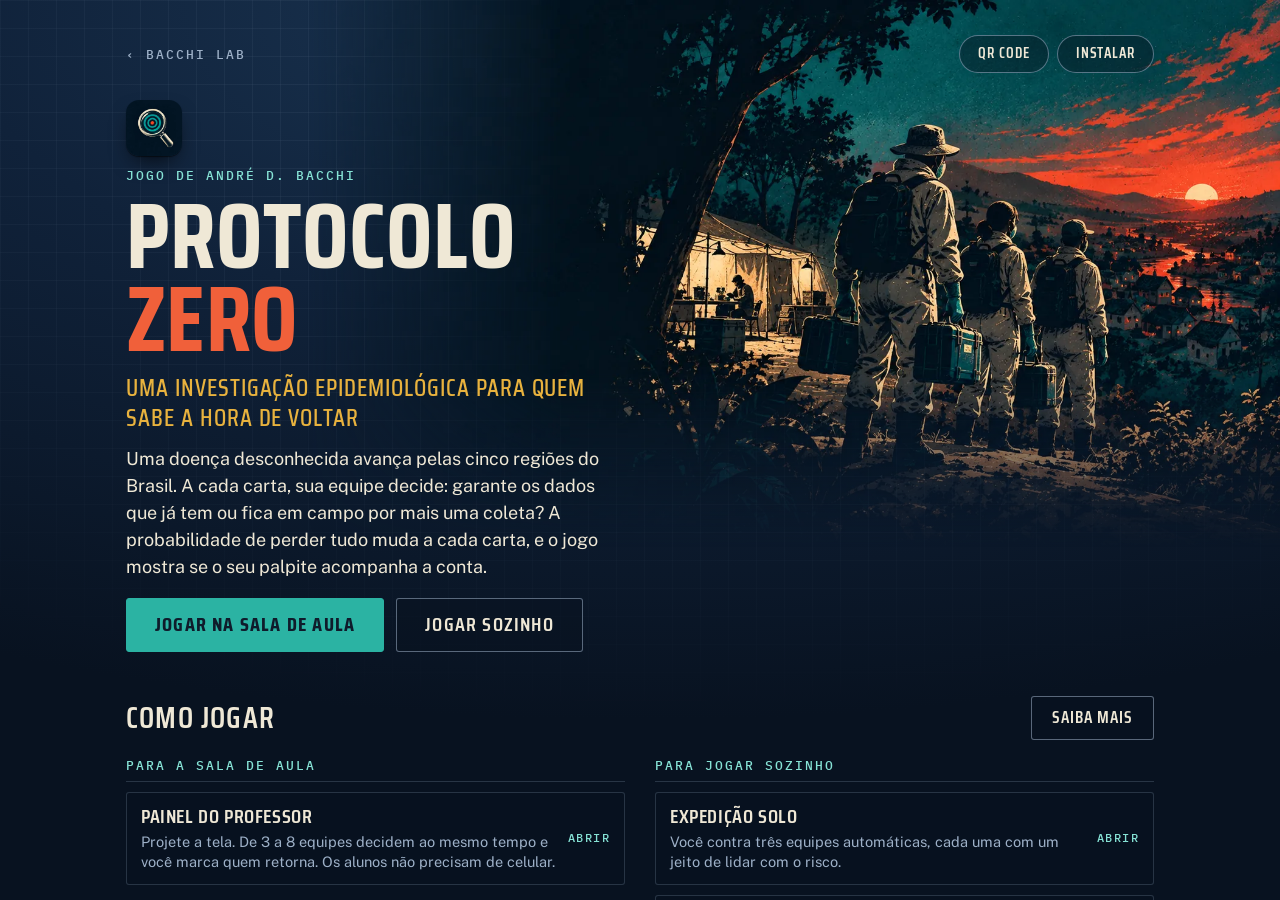
==== commit b7167069: "Botão de QR code na capa (versão 1.1) Co-Authored-By: Claude Opus 5.5 <noreply@anthropic.com> Claude" ====
--- a/index.html
+++ b/index.html
@@ -113,7 +113,17 @@
 .topo{display:flex;align-items:center;justify-content:space-between;gap:12px;min-height:40px;margin-bottom:-18px}
 .marca{font:500 12.5px/1 var(--mono);letter-spacing:.16em;text-transform:uppercase;color:var(--nevoa);text-decoration:none}
 .marca:hover{color:var(--dado-claro)}
-.pilula{min-height:38px;padding:6px 18px;border-radius:999px;font-size:15px}
+.pilula{min-height:38px;padding:6px 18px;border-radius:999px;font-size:15px;white-space:nowrap}
+.marca{white-space:nowrap}
+@media (max-width:420px){.pilula{padding:6px 12px;font-size:14px}.marca{letter-spacing:.1em}}
+.topo-lado{display:flex;align-items:center;gap:8px}
+/* QR code do app: grande e sobre branco, para ler de longe quando projetado */
+dialog.qr{width:min(620px,calc(100vw - 20px))}
+.qr-corpo{justify-items:center;text-align:center}
+.qr-quadro{width:min(100%,62vh);padding:10px;border-radius:8px;background:#fff}
+.qr-quadro svg{display:block;width:100%;height:auto}
+.qr-end{font:600 clamp(15px,4vw,21px)/1.3 var(--mono);overflow-wrap:anywhere;-webkit-user-select:all;user-select:all}
+.qr-acoes{display:flex;flex-wrap:wrap;justify-content:center;gap:8px}
 .abre{display:grid;gap:14px;align-items:center}
 .leque{--cw:clamp(96px,26vw,160px);position:relative;width:100%;max-width:calc(var(--cw)*3.3);height:calc(var(--cw)*1.75);margin-inline:auto}
 .leque .carta{position:absolute;left:50%;top:6%;margin-left:calc(var(--cw)/-2);transform-origin:50% 150%;transform:rotate(var(--g));animation:abrir 1.1s cubic-bezier(.2,.7,.2,1) .2s both}
@@ -424,7 +434,10 @@
 <div class="miolo capa">
   <div class="topo">
     <a class="marca" href="https://andrebacchi.github.io/bacchilab/">‹ BACCHI LAB</a>
-    <button class="btn pilula" type="button" id="instalar-btn" hidden>Instalar</button>
+    <div class="topo-lado">
+      <button class="btn pilula" type="button" id="qr-btn">QR code</button>
+      <button class="btn pilula" type="button" id="instalar-btn" hidden>Instalar</button>
+    </div>
   </div>
   <header class="abre">
     <div class="capa-arte" role="img" aria-label="Uma equipe de campo, de costas, entre a tenda iluminada e a cidade ao pôr do sol"></div>
@@ -473,7 +486,7 @@
     <p>Mecânica de <i>push your luck</i> inspirada em <cite>Diamant</cite> / <cite>Incan Gold</cite> (Tesouro Inca), de Alan R. Moon e Bruno Faidutti. Tema, cartas e textos são originais.</p>
     <p>O surto, a doença e o agente são fictícios. Contornos dos estados simplificados a partir de dados abertos (Code for America, <cite>click_that_hood</cite>). Uso educacional.</p>
     <p>© André Demambre Bacchi. Todos os direitos reservados.</p>
-    <p class="versao">Versão 1.0</p>
+    <p class="versao">Versão 1.1</p>
   </footer>
 </div>
 </main>
@@ -577,6 +590,18 @@
     <h3>Começar outra apaga a atual</h3>
     <p id="trocar-info"></p>
     <div class="abre-acoes"><button class="btn principal" type="button" data-ir="jogo">Continuar a partida</button><button class="btn alerta" type="button" data-ato="trocar-ok">Começar outra</button></div>
+  </div>
+</dialog>
+
+<dialog class="qr" id="qr" lang="pt-BR" aria-label="QR code do Protocolo Zero">
+  <div class="fechar-linha"><button class="btn fechar" type="button" data-fechar>Fechar</button></div>
+  <div class="corpo qr-corpo">
+    <p class="chapa">Abra no seu celular</p>
+    <h3>Protocolo Zero</h3>
+    <div class="qr-quadro"><svg role="img" aria-label="QR code para andrebacchi.github.io/protocolo-zero" xmlns="http://www.w3.org/2000/svg" viewBox="0 0 37 37" shape-rendering="crispEdges"><rect width="37" height="37" fill="#fff"/><path d="M2 2h7v1h-7zM11 2h2v1h-2zM20 2h3v1h-3zM25 2h1v1h-1zM28 2h7v1h-7zM2 3h1v1h-1zM8 3h1v1h-1zM11 3h4v1h-4zM17 3h2v1h-2zM20 3h1v1h-1zM22 3h1v1h-1zM24 3h1v1h-1zM28 3h1v1h-1zM34 3h1v1h-1zM2 4h1v1h-1zM4 4h3v1h-3zM8 4h1v1h-1zM10 4h1v1h-1zM13 4h2v1h-2zM16 4h1v1h-1zM18 4h1v1h-1zM21 4h4v1h-4zM28 4h1v1h-1zM30 4h3v1h-3zM34 4h1v1h-1zM2 5h1v1h-1zM4 5h3v1h-3zM8 5h1v1h-1zM10 5h2v1h-2zM14 5h1v1h-1zM20 5h1v1h-1zM23 5h1v1h-1zM26 5h1v1h-1zM28 5h1v1h-1zM30 5h3v1h-3zM34 5h1v1h-1zM2 6h1v1h-1zM4 6h3v1h-3zM8 6h1v1h-1zM10 6h4v1h-4zM15 6h5v1h-5zM22 6h2v1h-2zM25 6h2v1h-2zM28 6h1v1h-1zM30 6h3v1h-3zM34 6h1v1h-1zM2 7h1v1h-1zM8 7h1v1h-1zM10 7h1v1h-1zM12 7h1v1h-1zM14 7h3v1h-3zM20 7h2v1h-2zM28 7h1v1h-1zM34 7h1v1h-1zM2 8h7v1h-7zM10 8h1v1h-1zM12 8h1v1h-1zM14 8h1v1h-1zM16 8h1v1h-1zM18 8h1v1h-1zM20 8h1v1h-1zM22 8h1v1h-1zM24 8h1v1h-1zM26 8h1v1h-1zM28 8h7v1h-7zM10 9h5v1h-5zM16 9h1v1h-1zM18 9h1v1h-1zM21 9h3v1h-3zM25 9h1v1h-1zM2 10h1v1h-1zM4 10h5v1h-5zM11 10h2v1h-2zM14 10h3v1h-3zM19 10h1v1h-1zM21 10h1v1h-1zM24 10h3v1h-3zM28 10h5v1h-5zM2 11h1v1h-1zM4 11h1v1h-1zM9 11h1v1h-1zM11 11h2v1h-2zM15 11h2v1h-2zM18 11h2v1h-2zM21 11h2v1h-2zM25 11h1v1h-1zM28 11h2v1h-2zM31 11h4v1h-4zM2 12h1v1h-1zM4 12h2v1h-2zM7 12h3v1h-3zM13 12h7v1h-7zM24 12h1v1h-1zM26 12h3v1h-3zM30 12h1v1h-1zM32 12h2v1h-2zM3 13h5v1h-5zM9 13h1v1h-1zM12 13h4v1h-4zM17 13h1v1h-1zM19 13h4v1h-4zM25 13h4v1h-4zM30 13h5v1h-5zM2 14h5v1h-5zM8 14h3v1h-3zM16 14h1v1h-1zM18 14h1v1h-1zM21 14h4v1h-4zM26 14h1v1h-1zM29 14h3v1h-3zM33 14h2v1h-2zM5 15h2v1h-2zM9 15h1v1h-1zM11 15h2v1h-2zM14 15h1v1h-1zM17 15h1v1h-1zM20 15h1v1h-1zM23 15h1v1h-1zM25 15h1v1h-1zM28 15h1v1h-1zM31 15h4v1h-4zM8 16h2v1h-2zM13 16h1v1h-1zM15 16h4v1h-4zM22 16h2v1h-2zM26 16h4v1h-4zM32 16h2v1h-2zM4 17h1v1h-1zM6 17h2v1h-2zM9 17h3v1h-3zM14 17h1v1h-1zM16 17h2v1h-2zM20 17h1v1h-1zM23 17h6v1h-6zM30 17h3v1h-3zM2 18h1v1h-1zM4 18h1v1h-1zM8 18h1v1h-1zM10 18h2v1h-2zM16 18h2v1h-2zM19 18h1v1h-1zM24 18h1v1h-1zM27 18h1v1h-1zM29 18h2v1h-2zM34 18h1v1h-1zM2 19h1v1h-1zM4 19h2v1h-2zM7 19h1v1h-1zM13 19h1v1h-1zM16 19h1v1h-1zM18 19h1v1h-1zM20 19h2v1h-2zM23 19h1v1h-1zM25 19h1v1h-1zM28 19h2v1h-2zM31 19h2v1h-2zM34 19h1v1h-1zM3 20h1v1h-1zM5 20h1v1h-1zM8 20h7v1h-7zM17 20h1v1h-1zM20 20h1v1h-1zM22 20h2v1h-2zM26 20h5v1h-5zM32 20h2v1h-2zM4 21h1v1h-1zM6 21h2v1h-2zM11 21h1v1h-1zM15 21h2v1h-2zM18 21h1v1h-1zM23 21h2v1h-2zM27 21h1v1h-1zM29 21h4v1h-4zM34 21h1v1h-1zM2 22h8v1h-8zM15 22h1v1h-1zM20 22h2v1h-2zM23 22h1v1h-1zM27 22h1v1h-1zM29 22h3v1h-3zM2 23h2v1h-2zM9 23h1v1h-1zM11 23h9v1h-9zM22 23h4v1h-4zM27 23h2v1h-2zM31 23h1v1h-1zM34 23h1v1h-1zM2 24h1v1h-1zM4 24h2v1h-2zM8 24h1v1h-1zM11 24h1v1h-1zM13 24h1v1h-1zM15 24h2v1h-2zM20 24h2v1h-2zM30 24h2v1h-2zM33 24h1v1h-1zM2 25h1v1h-1zM5 25h3v1h-3zM10 25h2v1h-2zM14 25h1v1h-1zM18 25h1v1h-1zM20 25h5v1h-5zM27 25h1v1h-1zM30 25h4v1h-4zM2 26h1v1h-1zM7 26h2v1h-2zM10 26h2v1h-2zM14 26h2v1h-2zM19 26h1v1h-1zM21 26h1v1h-1zM24 26h1v1h-1zM26 26h5v1h-5zM33 26h2v1h-2zM10 27h1v1h-1zM12 27h5v1h-5zM19 27h1v1h-1zM21 27h2v1h-2zM26 27h1v1h-1zM30 27h1v1h-1zM32 27h3v1h-3zM2 28h7v1h-7zM12 28h2v1h-2zM17 28h1v1h-1zM19 28h1v1h-1zM24 28h3v1h-3zM28 28h1v1h-1zM30 28h1v1h-1zM32 28h2v1h-2zM2 29h1v1h-1zM8 29h1v1h-1zM10 29h1v1h-1zM13 29h1v1h-1zM19 29h2v1h-2zM25 29h2v1h-2zM30 29h3v1h-3zM2 30h1v1h-1zM4 30h3v1h-3zM8 30h1v1h-1zM10 30h2v1h-2zM13 30h1v1h-1zM16 30h3v1h-3zM21 30h4v1h-4zM26 30h6v1h-6zM2 31h1v1h-1zM4 31h3v1h-3zM8 31h1v1h-1zM10 31h1v1h-1zM13 31h1v1h-1zM16 31h2v1h-2zM20 31h1v1h-1zM23 31h1v1h-1zM27 31h1v1h-1zM30 31h1v1h-1zM32 31h1v1h-1zM34 31h1v1h-1zM2 32h1v1h-1zM4 32h3v1h-3zM8 32h1v1h-1zM10 32h1v1h-1zM12 32h2v1h-2zM15 32h4v1h-4zM22 32h1v1h-1zM25 32h1v1h-1zM28 32h2v1h-2zM31 32h1v1h-1zM2 33h1v1h-1zM8 33h1v1h-1zM11 33h1v1h-1zM13 33h1v1h-1zM17 33h1v1h-1zM23 33h2v1h-2zM28 33h1v1h-1zM30 33h3v1h-3zM2 34h7v1h-7zM10 34h2v1h-2zM14 34h1v1h-1zM17 34h1v1h-1zM19 34h1v1h-1zM24 34h3v1h-3zM28 34h2v1h-2zM33 34h1v1h-1z" fill="#161a22"/></svg></div>
+    <p class="qr-end" id="qr-end">andrebacchi.github.io/protocolo-zero</p>
+    <div class="qr-acoes"><button class="btn principal" type="button" id="qr-copiar">Copiar link</button><button class="btn" type="button" id="qr-partilhar" hidden>Compartilhar</button></div>
+    <p class="fonte">Aponte a câmera do celular para o código. QR Code é marca registrada da DENSO WAVE INCORPORATED.</p>
   </div>
 </dialog>
 
@@ -1588,6 +1613,18 @@
 document.addEventListener('pointermove', mostrarDica);
 document.addEventListener('pointerdown', mostrarDica);
 
+/* ---------- QR code do app (padrão do BACCHI LAB) ---------- */
+/* O desenho do QR é fixo (src/qr.svg, embutido pelo build): aponta para o endereço do app no ar, mesmo quando a página é aberta de outro lugar. */
+const ENDERECO = 'https://andrebacchi.github.io/protocolo-zero/';
+$('#qr-btn').addEventListener('click', () => { $('#qr-partilhar').hidden = !navigator.share; $('#qr').showModal(); });
+$('#qr-copiar').addEventListener('click', async e => {
+  const b = e.currentTarget;
+  try { await navigator.clipboard.writeText(ENDERECO); b.textContent = 'Link copiado'; }
+  catch (_) { const r = document.createRange(); r.selectNodeContents($('#qr-end')); const s = getSelection(); s.removeAllRanges(); s.addRange(r); b.textContent = 'Selecionado: copie'; }
+  setTimeout(() => { b.textContent = 'Copiar link'; }, 2200);
+});
+$('#qr-partilhar').addEventListener('click', () => { navigator.share({ title: 'Protocolo Zero', url: ENDERECO }).catch(() => {}); });
+
 /* ---------- instalar (padrão do BACCHI LAB) ---------- */
 /* Janela em que o app está rodando: "navegador" (aba comum), "propria" (instalado, na janela dele) ou "outra"
    (aberto dentro de outro app instalado, como o BACCHI LAB). */
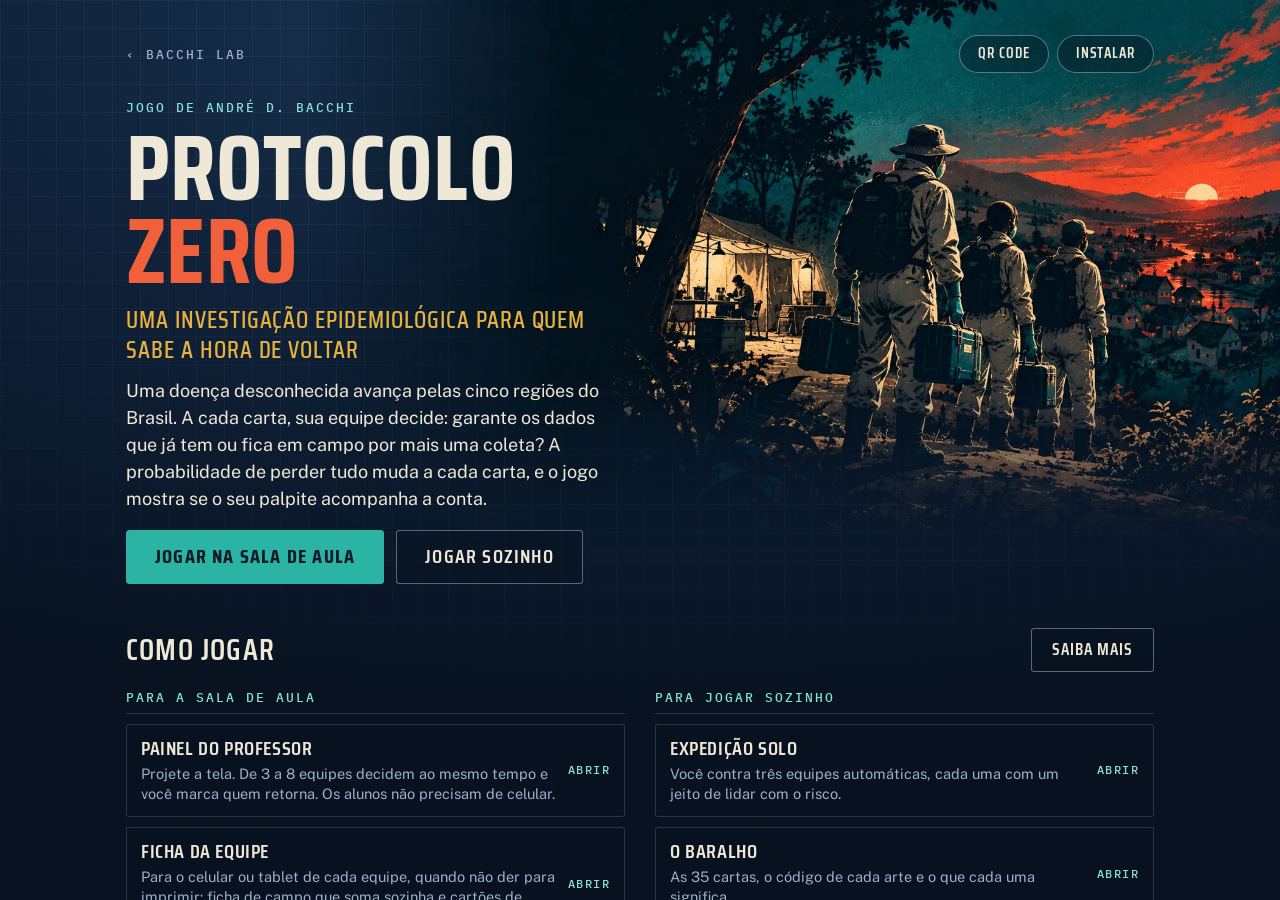
==== commit 9abedc10: "Ficha da equipe no celular, com cartões em tela cheia e QR code (versão 1.2) Tira o ícone do app da " ====
--- a/index.html
+++ b/index.html
@@ -144,7 +144,6 @@
 #tela-capa{position:relative}
 .topo,.abre-texto{position:relative;z-index:1}
 .capa-arte{height:54vw;max-height:300px;margin-inline:-16px;background:var(--fundo) url("cards/capa.webp") 82% 40%/cover no-repeat;-webkit-mask-image:linear-gradient(#000 62%,transparent);mask-image:linear-gradient(#000 62%,transparent)}
-.logo{width:56px;height:56px;border-radius:13px;box-shadow:var(--sombra)}
 @media (min-width:820px){
   .abre{grid-template-columns:minmax(0,1fr);min-height:clamp(360px,34vw,470px);align-content:center}
   .abre-texto{max-width:30rem;grid-template-columns:minmax(0,1fr)}
@@ -171,7 +170,8 @@
 .barra > :first-child{justify-self:start}
 .barra > :last-child{justify-self:end}
 .barra-lado{display:flex;align-items:center}
-.so-largo{display:none}
+.so-largo,.so-projetor{display:none}
+@media (min-width:700px){.so-projetor{display:inline-flex;align-items:center}}
 @media (min-width:700px){.so-estreito{display:none}.so-largo{display:inline}}
 .barra.fixa{position:sticky;top:env(safe-area-inset-top,0px);z-index:5;background:var(--mesa);border-bottom:1px solid var(--filete)}
 
@@ -333,6 +333,46 @@
   .mapa.grande{width:clamp(280px,30vw,430px)}
 }
 
+/* ---------- ficha da equipe (celular) ---------- */
+#tela-equipe{display:grid;grid-template-columns:minmax(0,1fr);grid-template-rows:48px minmax(0,1fr) auto;overflow:hidden}
+.ficha{overflow-y:auto;padding:12px 16px 22px;scrollbar-width:thin;scrollbar-color:var(--filete) transparent}
+.ficha-miolo{display:grid;gap:12px;max-width:640px;margin-inline:auto}
+.f-campo{display:grid;gap:5px;font:500 11px/1.2 var(--mono);letter-spacing:.1em;text-transform:uppercase;color:var(--nevoa)}
+.f-campo input,.f-campo select,.f-num input{width:100%;min-height:44px;padding:6px 10px;border:1px solid var(--filete-forte);border-radius:3px;background:rgba(239,232,214,.07);color:var(--papel);font:600 18px/1.1 var(--mono)}
+.f-campo input{font:600 18px/1.2 var(--display);letter-spacing:.04em;text-transform:uppercase}
+.f-campo select{font:500 16px/1.2 var(--texto)}
+.f-campo select option{color:#0f1b2b}
+.f-exp{border:1px solid var(--filete);border-radius:4px;background:rgba(8,18,32,.5)}
+.f-exp:last-of-type{border-bottom:1px solid var(--filete)}
+.f-exp summary{padding:10px 12px;font-size:18px}
+.f-exp summary small{margin-left:auto;font:600 15px/1 var(--mono);letter-spacing:0;color:var(--dado-claro)}
+.f-exp summary::after{margin-left:10px}
+.f-corpo{display:grid;gap:12px;padding:2px 12px 14px}
+.f-rot{font:500 11px/1.2 var(--mono);letter-spacing:.1em;text-transform:uppercase;color:var(--nevoa)}
+.f-linha{display:grid;grid-template-columns:repeat(5,minmax(0,1fr));gap:6px}
+.f-num{display:grid;gap:3px;min-width:0;font:500 10px/1.15 var(--mono);letter-spacing:.04em;text-transform:uppercase;color:var(--nevoa)}
+.f-num input{padding-inline:4px;text-align:center}
+.f-linha .f-num input{border-color:var(--perigo)}
+.f-conta{display:grid;grid-template-columns:repeat(3,minmax(0,1fr));gap:6px;align-items:end}
+.f-saida{display:grid;grid-template-columns:repeat(3,minmax(0,1fr));gap:6px;align-items:stretch}
+.f-saida .tile{padding:6px 8px 5px;min-width:0}
+.f-saida .tile b{font-size:24px;color:var(--dado-claro)}
+.f-saida .tile.total b{color:var(--papel)}
+.f-saida .f-num input{border-color:var(--achado)}
+.f-saida .f-num{align-content:end}
+.f-fim{display:grid;grid-template-columns:repeat(2,minmax(0,1fr));gap:8px;align-items:stretch}
+.f-fim .tile b{color:var(--achado)}
+.cartoes-barra{display:grid;grid-template-columns:1fr 1fr;gap:6px 8px;padding:8px 12px calc(10px + env(safe-area-inset-bottom,0px));border-top:1px solid var(--filete);background:rgba(13,26,44,.96)}
+.cartoes-barra p{grid-column:1/-1;font:400 12.5px/1.3 var(--texto);color:var(--nevoa);text-align:center}
+.btn-cartao{min-height:56px;border:0;border-radius:4px;color:var(--tinta);font:700 22px/1 var(--display);letter-spacing:.05em;text-transform:uppercase}
+.btn-cartao.c,.cartao-cheio.c{background:var(--dado)}
+.btn-cartao.r,.cartao-cheio.r{background:var(--achado)}
+.cartao-cheio{position:fixed;inset:0;z-index:300;display:grid;place-items:center;align-content:center;gap:3.5vh;width:100%;padding:6vw;border:0;border-radius:0;color:var(--tinta);text-align:center}
+.cartao-cheio svg{width:min(34vw,30vh);height:auto}
+.cartao-cheio b{max-width:100%;white-space:nowrap;font:700 clamp(54px,19vw,210px)/.9 var(--display);letter-spacing:-.005em;text-transform:uppercase}
+.cartao-cheio span{font:600 clamp(17px,4.4vw,34px)/1.2 var(--display);letter-spacing:.06em;text-transform:uppercase}
+.cartao-cheio i{position:absolute;left:0;right:0;bottom:calc(14px + env(safe-area-inset-bottom,0px));font:500 12px/1 var(--mono);font-style:normal;letter-spacing:.12em;text-transform:uppercase;opacity:.7}
+
 /* ---------- gráfico e tabelas ---------- */
 .graf{display:grid;gap:6px;min-width:0}
 .graf svg{display:block;width:100%;height:auto;overflow:visible}
@@ -442,7 +482,6 @@
   <header class="abre">
     <div class="capa-arte" role="img" aria-label="Uma equipe de campo, de costas, entre a tenda iluminada e a cidade ao pôr do sol"></div>
     <div class="abre-texto">
-      <img class="logo" src="icons/icone.webp" alt="" width="56" height="56">
       <p class="sobre">Jogo de André D. Bacchi</p>
       <h1>Protocolo <em>Zero</em></h1>
       <p class="sub">Uma investigação epidemiológica para quem sabe a hora de voltar</p>
@@ -466,6 +505,10 @@
         <button class="modo" type="button" data-ir="preparo">
           <b>Painel do professor</b><span class="selo">Abrir</span>
           <small>Projete a tela. De 3 a 8 equipes decidem ao mesmo tempo e você marca quem retorna. Os alunos não precisam de celular.</small>
+        </button>
+        <button class="modo" type="button" data-ir="equipe">
+          <b>Ficha da equipe</b><span class="selo">Abrir</span>
+          <small>Para o celular ou tablet de cada equipe, quando não der para imprimir: ficha de campo que soma sozinha e cartões de CONTINUAR e RETORNAR em tela cheia.</small>
         </button>
       </div>
       <div class="grupo">
@@ -486,7 +529,7 @@
     <p>Mecânica de <i>push your luck</i> inspirada em <cite>Diamant</cite> / <cite>Incan Gold</cite> (Tesouro Inca), de Alan R. Moon e Bruno Faidutti. Tema, cartas e textos são originais.</p>
     <p>O surto, a doença e o agente são fictícios. Contornos dos estados simplificados a partir de dados abertos (Code for America, <cite>click_that_hood</cite>). Uso educacional.</p>
     <p>© André Demambre Bacchi. Todos os direitos reservados.</p>
-    <p class="versao">Versão 1.1</p>
+    <p class="versao">Versão 1.2</p>
   </footer>
 </div>
 </main>
@@ -516,6 +559,7 @@
     <label class="opcao"><input type="checkbox" id="op-placar" checked><span>Placar oculto</span>
       <small>A tela mostra a divisão de cada carta e os dados pendentes, mas não o total de cada equipe. Cada equipe anota o seu. Você pode mostrar o placar quando quiser.</small></label>
     <p class="ajuda" id="kit-linha" hidden>Antes da aula, imprima o <a href="kit/Protocolo-Zero-kit-de-sala.pdf" target="_blank" rel="noopener">kit de sala (PDF)</a>: cartões de CONTINUAR e RETORNAR e a ficha de campo das equipes.</p>
+    <p class="ajuda">Sem impressão? <button class="elo" type="button" data-ato="qr-equipe">Mostre o QR code da ficha digital</button>: cada equipe abre no celular a ficha de campo e os cartões de CONTINUAR e RETORNAR.</p>
     <button class="btn principal grande" type="submit">Começar a investigação</button>
   </form>
 </section>
@@ -525,6 +569,7 @@
     <button class="btn-liso" type="button" data-ir="capa">‹ Início</button>
     <h2 id="j-titulo">Expedição 1 de 5</h2>
     <div class="barra-lado">
+      <button class="btn-liso so-projetor" type="button" data-ato="qr-equipe">QR da ficha</button>
       <button class="btn-liso" type="button" data-regras="jogo">Regras</button>
       <button class="btn-liso" type="button" id="desfazer" aria-label="Desfazer a última ação" title="Desfazer a última ação" disabled><span class="so-largo">Desfazer</span><span class="so-estreito" aria-hidden="true">↶</span></button>
     </div>
@@ -558,6 +603,20 @@
   <div class="miolo fim" id="fim"></div>
 </section>
 
+<section class="tela" id="tela-equipe" hidden>
+  <header class="barra">
+    <button class="btn-liso" type="button" data-ir="capa">‹ Início</button>
+    <h2>Ficha da equipe</h2>
+    <div class="barra-lado"><button class="btn-liso" type="button" data-regras="jogo">Regras</button></div>
+  </header>
+  <div class="ficha"><form class="ficha-miolo" id="ficha" autocomplete="off"></form></div>
+  <div class="cartoes-barra">
+    <p>Na hora de decidir, escolha em segredo e mostre a tela no “já”:</p>
+    <button class="btn-cartao c" type="button" data-cartao="c">Continuar</button>
+    <button class="btn-cartao r" type="button" data-cartao="r">Retornar</button>
+  </div>
+</section>
+
 <section class="tela" id="tela-baralho" hidden>
   <header class="barra fixa">
     <button class="btn-liso" type="button" data-ir="capa">‹ Início</button>
@@ -605,6 +664,18 @@
   </div>
 </dialog>
 
+<dialog class="qr" id="qr-equipe" lang="pt-BR" aria-label="QR code da ficha da equipe">
+  <div class="fechar-linha"><button class="btn fechar" type="button" data-fechar>Fechar</button></div>
+  <div class="corpo qr-corpo">
+    <p class="chapa">Para as equipes · celular ou tablet</p>
+    <h3>Ficha da equipe</h3>
+    <div class="qr-quadro"><svg role="img" aria-label="QR code para a ficha da equipe" xmlns="http://www.w3.org/2000/svg" viewBox="0 0 37 37" shape-rendering="crispEdges"><rect width="37" height="37" fill="#fff"/><path d="M2 2h7v1h-7zM10 2h1v1h-1zM12 2h1v1h-1zM14 2h1v1h-1zM16 2h1v1h-1zM18 2h1v1h-1zM20 2h1v1h-1zM24 2h1v1h-1zM28 2h7v1h-7zM2 3h1v1h-1zM8 3h1v1h-1zM10 3h1v1h-1zM13 3h2v1h-2zM18 3h2v1h-2zM21 3h1v1h-1zM23 3h2v1h-2zM28 3h1v1h-1zM34 3h1v1h-1zM2 4h1v1h-1zM4 4h3v1h-3zM8 4h1v1h-1zM10 4h1v1h-1zM19 4h2v1h-2zM22 4h2v1h-2zM28 4h1v1h-1zM30 4h3v1h-3zM34 4h1v1h-1zM2 5h1v1h-1zM4 5h3v1h-3zM8 5h1v1h-1zM13 5h1v1h-1zM17 5h1v1h-1zM22 5h3v1h-3zM26 5h1v1h-1zM28 5h1v1h-1zM30 5h3v1h-3zM34 5h1v1h-1zM2 6h1v1h-1zM4 6h3v1h-3zM8 6h1v1h-1zM10 6h1v1h-1zM12 6h2v1h-2zM15 6h3v1h-3zM20 6h1v1h-1zM22 6h2v1h-2zM26 6h1v1h-1zM28 6h1v1h-1zM30 6h3v1h-3zM34 6h1v1h-1zM2 7h1v1h-1zM8 7h1v1h-1zM11 7h2v1h-2zM15 7h2v1h-2zM19 7h2v1h-2zM22 7h4v1h-4zM28 7h1v1h-1zM34 7h1v1h-1zM2 8h7v1h-7zM10 8h1v1h-1zM12 8h1v1h-1zM14 8h1v1h-1zM16 8h1v1h-1zM18 8h1v1h-1zM20 8h1v1h-1zM22 8h1v1h-1zM24 8h1v1h-1zM26 8h1v1h-1zM28 8h7v1h-7zM11 9h1v1h-1zM15 9h1v1h-1zM21 9h1v1h-1zM25 9h1v1h-1zM2 10h1v1h-1zM5 10h7v1h-7zM13 10h1v1h-1zM16 10h4v1h-4zM21 10h1v1h-1zM25 10h3v1h-3zM30 10h1v1h-1zM32 10h3v1h-3zM2 11h3v1h-3zM6 11h2v1h-2zM10 11h3v1h-3zM14 11h1v1h-1zM17 11h1v1h-1zM21 11h1v1h-1zM24 11h2v1h-2zM30 11h4v1h-4zM2 12h2v1h-2zM5 12h1v1h-1zM8 12h2v1h-2zM12 12h1v1h-1zM16 12h5v1h-5zM22 12h1v1h-1zM25 12h3v1h-3zM30 12h5v1h-5zM2 13h1v1h-1zM4 13h1v1h-1zM6 13h2v1h-2zM10 13h3v1h-3zM16 13h1v1h-1zM18 13h2v1h-2zM21 13h2v1h-2zM26 13h4v1h-4zM32 13h3v1h-3zM5 14h1v1h-1zM7 14h2v1h-2zM11 14h1v1h-1zM14 14h3v1h-3zM18 14h3v1h-3zM22 14h1v1h-1zM25 14h5v1h-5zM4 15h3v1h-3zM9 15h1v1h-1zM12 15h2v1h-2zM18 15h1v1h-1zM25 15h1v1h-1zM27 15h1v1h-1zM29 15h1v1h-1zM31 15h2v1h-2zM2 16h1v1h-1zM8 16h3v1h-3zM12 16h1v1h-1zM15 16h1v1h-1zM18 16h1v1h-1zM21 16h1v1h-1zM23 16h2v1h-2zM26 16h1v1h-1zM28 16h3v1h-3zM32 16h1v1h-1zM3 17h2v1h-2zM6 17h1v1h-1zM14 17h4v1h-4zM20 17h1v1h-1zM22 17h1v1h-1zM25 17h3v1h-3zM29 17h1v1h-1zM31 17h2v1h-2zM34 17h1v1h-1zM7 18h2v1h-2zM12 18h4v1h-4zM22 18h1v1h-1zM24 18h2v1h-2zM27 18h5v1h-5zM2 19h1v1h-1zM4 19h2v1h-2zM17 19h1v1h-1zM20 19h2v1h-2zM24 19h1v1h-1zM28 19h1v1h-1zM30 19h1v1h-1zM32 19h1v1h-1zM34 19h1v1h-1zM2 20h1v1h-1zM6 20h1v1h-1zM8 20h4v1h-4zM14 20h1v1h-1zM16 20h3v1h-3zM21 20h1v1h-1zM23 20h1v1h-1zM25 20h2v1h-2zM29 20h1v1h-1zM31 20h2v1h-2zM34 20h1v1h-1zM4 21h1v1h-1zM6 21h1v1h-1zM11 21h3v1h-3zM15 21h8v1h-8zM24 21h1v1h-1zM28 21h1v1h-1zM30 21h4v1h-4zM2 22h1v1h-1zM4 22h1v1h-1zM6 22h1v1h-1zM8 22h2v1h-2zM11 22h3v1h-3zM16 22h1v1h-1zM22 22h1v1h-1zM29 22h1v1h-1zM31 22h1v1h-1zM33 22h1v1h-1zM2 23h6v1h-6zM9 23h1v1h-1zM11 23h1v1h-1zM13 23h4v1h-4zM18 23h4v1h-4zM25 23h1v1h-1zM27 23h1v1h-1zM29 23h3v1h-3zM2 24h1v1h-1zM4 24h1v1h-1zM7 24h5v1h-5zM15 24h1v1h-1zM17 24h4v1h-4zM25 24h1v1h-1zM28 24h1v1h-1zM30 24h1v1h-1zM33 24h2v1h-2zM2 25h1v1h-1zM5 25h1v1h-1zM7 25h1v1h-1zM10 25h1v1h-1zM13 25h1v1h-1zM15 25h1v1h-1zM18 25h3v1h-3zM25 25h1v1h-1zM27 25h1v1h-1zM29 25h1v1h-1zM32 25h1v1h-1zM2 26h3v1h-3zM6 26h3v1h-3zM13 26h1v1h-1zM15 26h1v1h-1zM17 26h2v1h-2zM22 26h1v1h-1zM25 26h7v1h-7zM34 26h1v1h-1zM10 27h2v1h-2zM13 27h3v1h-3zM17 27h1v1h-1zM26 27h1v1h-1zM30 27h1v1h-1zM32 27h1v1h-1zM2 28h7v1h-7zM10 28h2v1h-2zM13 28h2v1h-2zM16 28h3v1h-3zM20 28h2v1h-2zM23 28h4v1h-4zM28 28h1v1h-1zM30 28h1v1h-1zM32 28h1v1h-1zM2 29h1v1h-1zM8 29h1v1h-1zM10 29h2v1h-2zM16 29h3v1h-3zM22 29h1v1h-1zM25 29h2v1h-2zM30 29h3v1h-3zM34 29h1v1h-1zM2 30h1v1h-1zM4 30h3v1h-3zM8 30h1v1h-1zM10 30h1v1h-1zM14 30h1v1h-1zM17 30h1v1h-1zM19 30h4v1h-4zM24 30h7v1h-7zM34 30h1v1h-1zM2 31h1v1h-1zM4 31h3v1h-3zM8 31h1v1h-1zM10 31h1v1h-1zM12 31h2v1h-2zM15 31h1v1h-1zM19 31h1v1h-1zM21 31h2v1h-2zM25 31h1v1h-1zM27 31h1v1h-1zM29 31h1v1h-1zM31 31h4v1h-4zM2 32h1v1h-1zM4 32h3v1h-3zM8 32h1v1h-1zM13 32h3v1h-3zM18 32h2v1h-2zM21 32h1v1h-1zM24 32h1v1h-1zM27 32h1v1h-1zM29 32h2v1h-2zM33 32h2v1h-2zM2 33h1v1h-1zM8 33h1v1h-1zM11 33h3v1h-3zM16 33h3v1h-3zM21 33h1v1h-1zM24 33h1v1h-1zM27 33h1v1h-1zM29 33h6v1h-6zM2 34h7v1h-7zM10 34h3v1h-3zM15 34h1v1h-1zM18 34h2v1h-2zM21 34h1v1h-1zM25 34h6v1h-6z" fill="#161a22"/></svg></div>
+    <p class="qr-end" id="qr-equipe-end">andrebacchi.github.io/protocolo-zero/#equipe</p>
+    <p>Cada equipe abre em um aparelho: ficha de campo que soma os pontos e cartões de CONTINUAR e RETORNAR em tela cheia.</p>
+    <p class="fonte">A ficha fica salva só no aparelho da equipe. Nada é enviado ao professor: os palpites continuam sendo ditos em voz alta.</p>
+  </div>
+</dialog>
+
 <dialog id="instalar" lang="pt-BR" aria-label="Instalar o Protocolo Zero">
   <div class="fechar-linha"><button class="btn fechar" type="button" data-fechar>Fechar</button></div>
   <div class="corpo">
@@ -625,7 +696,7 @@
 
 const PWA = true;                 // falso na versão de artefato: sem instalação nem service worker
 const FIXOS = 'protocolo-zero-fixos-v1';           // cache das imagens e fontes (o mesmo nome usado no sw.js)
-const IMAGENS = ["cards/C01.webp", "cards/C02.webp", "cards/C03.webp", "cards/C04.webp", "cards/C05.webp", "cards/C06.webp", "cards/C07.webp", "cards/C08.webp", "cards/C09.webp", "cards/C10.webp", "cards/C11.webp", "cards/C12.webp", "cards/C13.webp", "cards/C14.webp", "cards/C15.webp", "cards/D1.webp", "cards/D2.webp", "cards/D3.webp", "cards/D4.webp", "cards/D5.webp", "cards/P1.webp", "cards/P2.webp", "cards/P3.webp", "cards/P4.webp", "cards/P5.webp", "cards/capa.webp", "cards/verso.webp", "regioes/CO.webp", "regioes/N.webp", "regioes/NE.webp", "regioes/S.webp", "regioes/SE.webp", "icons/icone.webp"];         // cartas, regiões e capa, para guardar no aparelho
+const IMAGENS = ["cards/C01.webp", "cards/C02.webp", "cards/C03.webp", "cards/C04.webp", "cards/C05.webp", "cards/C06.webp", "cards/C07.webp", "cards/C08.webp", "cards/C09.webp", "cards/C10.webp", "cards/C11.webp", "cards/C12.webp", "cards/C13.webp", "cards/C14.webp", "cards/C15.webp", "cards/D1.webp", "cards/D2.webp", "cards/D3.webp", "cards/D4.webp", "cards/D5.webp", "cards/P1.webp", "cards/P2.webp", "cards/P3.webp", "cards/P4.webp", "cards/P5.webp", "cards/capa.webp", "cards/verso.webp", "regioes/CO.webp", "regioes/N.webp", "regioes/NE.webp", "regioes/S.webp", "regioes/SE.webp"];         // cartas, regiões e capa, para guardar no aparelho
 /* Artes: quando as imagens chegarem, preencha IMG com { C01: 'cards/C01.webp', ... , VERSO: 'cards/verso.webp' }.
    Enquanto uma carta não tiver imagem, o app desenha a arte provisória. */
 const IMG = { VERSO: 'cards/verso.webp', D1: 'cards/D1.webp', D2: 'cards/D2.webp', D3: 'cards/D3.webp', D4: 'cards/D4.webp', D5: 'cards/D5.webp',
@@ -1005,6 +1076,9 @@
   if (nome === 'jogo') pintar(true);
   if (nome === 'fim') pintarFim();
   if (nome === 'baralho') pintarGaleria();
+  if (nome === 'equipe') pintarFichaEquipe();
+  // o endereço com #equipe abre direto na ficha (é o que o QR code da ficha usa)
+  try { history.replaceState(null, '', nome === 'equipe' ? '#equipe' : location.pathname + location.search); } catch (_) { /* sem acesso ao histórico */ }
   const t = $('#tela-' + nome); if (t) t.scrollTop = 0;
 }
 function abrirFicha(id) {
@@ -1062,6 +1136,7 @@
       <li><b>Decisão simultânea.</b> Cada equipe recebe dois cartões, um de CONTINUAR e um de RETORNAR. A equipe escolhe em segredo e segura o cartão virado para baixo. Use o botão “Contar 3, 2, 1” e peça que todas levantem ao mesmo tempo. Se as equipes anunciam uma de cada vez, a última leva vantagem.</li>
       <li><b>Palpites.</b> Nas pausas, pergunte a cada equipe e digite os valores. Peça que anotem o palpite na ficha de campo antes de responder, para ninguém se guiar pela resposta dos outros. A tecla Tab passa de uma equipe para a outra.</li>
       <li><b>Placar oculto.</b> A mesa mostra a divisão de cada carta, os dados provisórios e os dados pendentes, mas não o total de cada equipe. Cada equipe anota o seu. O botão “Mostrar placar” revela os totais quando você quiser.</li>
+      <li><b>Sem impressão.</b> O botão “QR da ficha” mostra um QR code para as equipes abrirem, no celular ou tablet, a ficha de campo digital e os cartões de CONTINUAR e RETORNAR em tela cheia. A ficha fica só no aparelho da equipe; nada é enviado a você.</li>
       <li><b>Errou o toque?</b> “Desfazer” volta uma ação.</li>
       ${PWA ? '<li><b>Material impresso.</b> O <a href="kit/Protocolo-Zero-kit-de-sala.pdf" target="_blank" rel="noopener">kit de sala (PDF)</a> traz os cartões de CONTINUAR e RETORNAR, no tamanho de carta padrão, e a ficha de campo das equipes.</li>' : ''}
       <li><b>Fechou a aba sem querer?</b> A partida fica salva neste aparelho a cada jogada. Ao reabrir, use “Continuar a partida” na tela inicial.</li>
@@ -1574,6 +1649,13 @@
   volto() { G.marc = [0, ...botsQueSaem()]; aoConfirmar(); },
   bots() { G.marc = botsQueSaem(); aoConfirmar(); },
   proxima() { if (ocupado) return; proxima(); if (G.fase === 'fim') ir('fim'); else pintar(true); },
+  'qr-equipe'() { $('#qr-equipe').showModal(); },
+  'ficha-limpar'() {
+    const b = $('#ficha-limpar');
+    if (b.dataset.certeza) { cofre.gravar('ficha', null); FICHA = null; $('#ficha').innerHTML = ''; return pintarFichaEquipe(); }
+    b.dataset.certeza = '1'; b.textContent = 'Toque de novo para apagar tudo';
+    setTimeout(() => { if (b.isConnected) { delete b.dataset.certeza; b.textContent = 'Limpar a ficha'; } }, 3500);
+  },
   'de-novo'() { if (G.modo === 'solo') novoSolo(); else ir('preparo'); },
   'trocar-ok'() { $('#trocar').close(); const f = pendente; pendente = null; if (f) f(); }
 };
@@ -1583,6 +1665,7 @@
   if ((el = quer('[data-fechar]'))) return el.closest('dialog').close();
   if ((el = quer('[data-ir]'))) { const d = el.closest('dialog'); if (d) d.close(); return ir(el.dataset.ir); }
   if (quer('[data-solo]')) return comecar(novoSolo);
+  if ((el = quer('[data-cartao]'))) return mostrarCartao(el.dataset.cartao);
   if ((el = quer('[data-regras]'))) return abrirRegras(el.dataset.regras);
   if ((el = quer('[data-ato]'))) return ATOS[el.dataset.ato]();
   if ((el = quer('[data-eq]'))) {
@@ -1596,6 +1679,7 @@
   if ((el = quer('[data-abrir]')) && !ocupado) return abrirFicha(el.dataset.abrir);
 });
 document.addEventListener('input', e => {
+  if (e.target.closest('#ficha')) return aoEditarFicha(e.target);
   if (e.target.matches('[data-pal],[data-ven]')) {
     const ok = $('#pal-ok');
     if (ok) ok.disabled = !$$('[data-pal],[data-ven]').some(el => el.value.trim() !== '' && +el.value >= 0 && +el.value <= 100);
@@ -1612,6 +1696,80 @@
 }
 document.addEventListener('pointermove', mostrarDica);
 document.addEventListener('pointerdown', mostrarDica);
+
+/* ---------- ficha da equipe (celular ou tablet, quando não dá para imprimir) ----------
+   É a ficha de campo do kit em versão digital: fica salva só no aparelho da equipe (nada vai para o professor)
+   e soma os pontos sozinha. Os dois botões do rodapé mostram o cartão de decisão em tela cheia. */
+let FICHA = null;
+const fichaVazia = () => ({ equipe: '', bonus: '', exp: Array.from({ length: 5 }, () => ({ regiao: '', pal: ['', '', '', '', ''], prov: '', pend: '', desc: '', vencer: '' })) });
+const numero = v => { const n = parseFloat(String(v).replace(',', '.')); return Number.isFinite(n) ? n : 0; };
+function somasFicha() {
+  let total = 0;
+  const linhas = FICHA.exp.map(x => { const usado = [x.prov, x.pend, x.desc].some(v => String(v).trim() !== ''); const g = numero(x.prov) + numero(x.pend) + numero(x.desc); total += g; return { usado, g, total }; });
+  return { linhas, final: total + numero(FICHA.bonus) };
+}
+function pintarSomasFicha() {
+  const s = somasFicha();
+  s.linhas.forEach((l, e) => {
+    $(`#f-gar-${e}`).textContent = l.usado ? l.g : '–';
+    $(`#f-tot-${e}`).textContent = l.total;
+    $(`#f-res-${e}`).textContent = l.usado ? `${l.g} ${l.g === 1 ? 'ponto' : 'pontos'}` : '';
+  });
+  $('#f-tot-fim').textContent = s.linhas[4].total; $('#f-final').textContent = s.final;
+}
+function pintarFichaEquipe() {
+  const f = $('#ficha');
+  if (f.childElementCount) return;
+  const salva = cofre.ler('ficha');
+  FICHA = salva && Array.isArray(salva.exp) && salva.exp.length === 5 ? salva : fichaVazia();
+  const v = x => esc(x == null ? '' : x);
+  const aberta = Math.max(0, FICHA.exp.findIndex(x => ![x.prov, x.pend, x.desc].some(y => String(y).trim() !== '')));
+  const num = (id, rot, campo, val, extra = '') => `<label class="f-num" for="${id}">${rot}<input type="number" id="${id}" data-f="${campo}" value="${v(val)}" min="0" inputmode="decimal" placeholder="–"${extra}></label>`;
+  f.innerHTML = `<label class="f-campo" for="f-equipe">Nome da equipe<input type="text" id="f-equipe" data-f="equipe" maxlength="24" value="${v(FICHA.equipe)}" placeholder="Equipe"></label>
+    ${FICHA.exp.map((x, e) => `<details class="f-exp"${e === aberta ? ' open' : ''}>
+      <summary>Expedição ${e + 1}<small id="f-res-${e}"></small></summary>
+      <div class="f-corpo">
+        <label class="f-campo" for="f-reg-${e}">Região<select id="f-reg-${e}" data-f="exp.${e}.regiao"><option value="">–</option>${REGIOES.map(r => `<option${x.regiao === r.nome ? ' selected' : ''}>${r.nome}</option>`).join('')}</select></label>
+        <div><p class="f-rot">Palpites de risco (%) · um a cada perigo novo</p>
+          <div class="f-linha">${x.pal.map((p, k) => num(`f-pal-${e}-${k}`, `${k + 1}º alerta`, `exp.${e}.pal.${k}`, p, ' max="100"')).join('')}</div></div>
+        <div><p class="f-rot">Pontos · preencha quando a equipe retornar</p>
+          <div class="f-conta">${num(`f-prov-${e}`, 'Provisórios ao retornar', `exp.${e}.prov`, x.prov)}${num(`f-pend-${e}`, 'Pendentes', `exp.${e}.pend`, x.pend)}${num(`f-desc-${e}`, 'Descoberta', `exp.${e}.desc`, x.desc)}</div></div>
+        <div class="f-saida"><div class="tile"><small>Garantidos</small><b id="f-gar-${e}">–</b></div><div class="tile total"><small>Total até aqui</small><b id="f-tot-${e}">0</b></div>
+          ${e < 4 ? num(`f-ven-${e}`, 'Vencer (%)', `exp.${e}.vencer`, x.vencer, ' max="100"') : '<span></span>'}</div>
+      </div></details>`).join('')}
+    <div class="f-fim"><div class="tile total"><small>Total das 5 expedições</small><b id="f-tot-fim">0</b></div>${num('f-bonus', 'Bônus de palpites', 'bonus', FICHA.bonus)}</div>
+    <div class="tile"><small>Pontuação final</small><b id="f-final">0</b></div>
+    <p class="ajuda">Se um perigo encerrar a expedição com a equipe em campo, deixe os pontos em branco: os garantidos são 0. A ficha fica salva neste aparelho.</p>
+    <button class="btn" type="button" id="ficha-limpar" data-ato="ficha-limpar">Limpar a ficha</button>`;
+  pintarSomasFicha();
+}
+function aoEditarFicha(el) {
+  const caminho = el.dataset.f; if (!caminho || !FICHA) return;
+  const partes = caminho.split('.'); let alvo = FICHA;
+  for (let i = 0; i < partes.length - 1; i++) alvo = alvo[partes[i]];
+  alvo[partes[partes.length - 1]] = el.value;
+  cofre.gravar('ficha', FICHA);
+  pintarSomasFicha();
+}
+/* Cartão de decisão em tela cheia: a equipe escolhe em segredo, segura o aparelho virado e mostra no "já". */
+let travaTela = null;
+function mostrarCartao(tipo) {
+  const [palavra, frase, seta] = tipo === 'c'
+    ? ['Continuar', 'Ficamos em campo', '<path d="M8 30h42M34 12l18 18-18 18"/>']
+    : ['Retornar', 'Garantimos os pontos', '<path d="M22 14L8 28l14 14"/><path d="M10 28h26a14 14 0 0 1 0 28H24"/>'];
+  const nome = FICHA && FICHA.equipe.trim();
+  const c = document.createElement('button');
+  c.type = 'button'; c.className = 'cartao-cheio ' + tipo;
+  c.setAttribute('aria-label', `Cartão ${palavra}. Toque para fechar.`);
+  c.innerHTML = `<svg viewBox="0 0 60 60" fill="none" stroke="currentColor" stroke-width="7" stroke-linecap="round" stroke-linejoin="round" aria-hidden="true">${seta}</svg><b>${palavra}</b><span>${nome ? esc(nome) : frase}</span><i>Toque para fechar</i>`;
+  c.addEventListener('click', () => { c.remove(); if (travaTela) { travaTela.release().catch(() => {}); travaTela = null; } });
+  document.body.append(c); c.focus();
+  // a palavra sempre cabe na largura da tela, qualquer que seja a fonte carregada
+  const b = c.querySelector('b'), limite = c.clientWidth * 0.88;
+  if (b.scrollWidth > limite) b.style.fontSize = (parseFloat(getComputedStyle(b).fontSize) * limite / b.scrollWidth) + 'px';
+  // mantém a tela acesa enquanto o cartão está no ar, quando o aparelho permite
+  if (navigator.wakeLock) navigator.wakeLock.request('screen').then(t => { travaTela = t; }).catch(() => {});
+}
 
 /* ---------- QR code do app (padrão do BACCHI LAB) ---------- */
 /* O desenho do QR é fixo (src/qr.svg, embutido pelo build): aponta para o endereço do app no ar, mesmo quando a página é aberta de outro lugar. */
@@ -1683,11 +1841,12 @@
 /* ---------- capa e partida em andamento ---------- */
 function iniciar(dados) {
   pintarNomes();
-  if (dados && dados.G && dados.G.v === 3) { G = dados.G; ir(dados.tela === 'fim' || G.fase === 'fim' ? 'fim' : dados.tela === 'jogo' ? 'jogo' : 'capa'); }
+  const naFicha = location.hash === '#equipe' || (dados && dados.tela === 'equipe');
+  if (dados && dados.G && dados.G.v === 3) { G = dados.G; ir(naFicha ? 'equipe' : dados.tela === 'fim' || G.fase === 'fim' ? 'fim' : dados.tela === 'jogo' ? 'jogo' : 'capa'); }
   else {
     const salvo = cofre.ler('partida');
     if (salvo && salvo.G && salvo.G.v === 3) { G = salvo.G; HIST.push(...(salvo.hist || [])); }
-    ir('capa');
+    ir(naFicha ? 'equipe' : 'capa');
   }
 }
 const quente = window.claude && window.claude.hot;
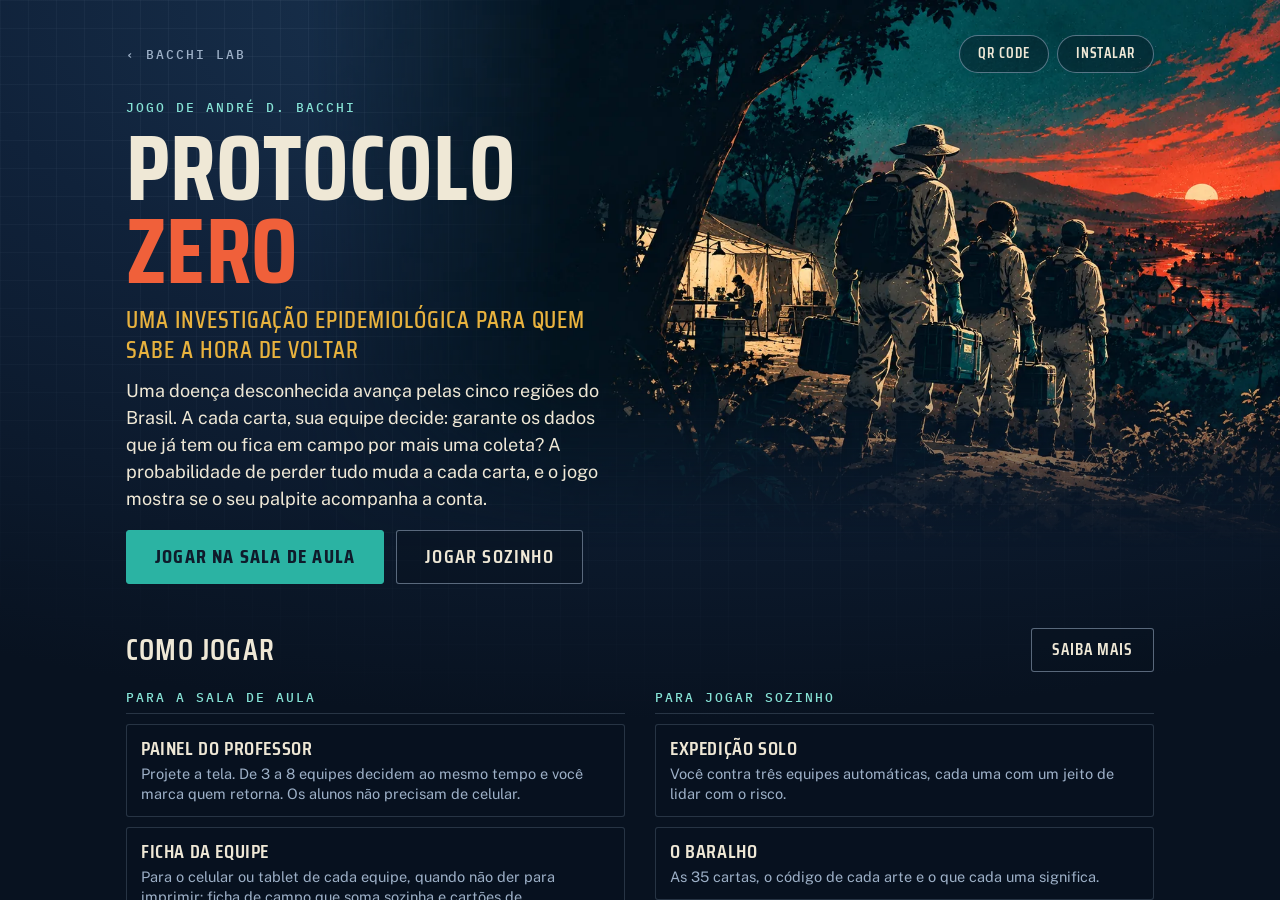
==== commit 8ec5b6a7: "Pódio com revelação do 3º, 2º e 1º lugar antes do relatório (versão 1.4) Co-Authored-By: Claude Opus" ====
--- a/index.html
+++ b/index.html
@@ -440,6 +440,17 @@
   .ficha-carta{--cw:240px}
   .corpo{padding:44px 44px 36px}
 }
+/* Detalhes da carta em tela cheia: a carta grande de um lado e o texto do outro, para ler de longe no projetor. */
+dialog.carta-cheia{width:calc(100vw - 16px);max-width:none;height:calc(100% - 16px);max-height:none}
+.carta-cheia .ficha-corpo{min-height:100%;align-content:center;justify-items:center}
+.carta-cheia .ficha-carta{--cw:min(62vw,calc((100*var(--vh) - 150px)*.42))}
+.carta-cheia .ficha-texto{font-size:clamp(16px,1.45vw,23px);line-height:1.5}
+.carta-cheia .ficha-texto h3{font-size:clamp(30px,4.4vw,68px)}
+.carta-cheia .ficha-texto .chapa{font-size:clamp(12px,1vw,16px)}
+@media (min-width:720px){
+  .carta-cheia .ficha-corpo{grid-template-columns:auto minmax(0,34em);justify-content:center;align-items:center;gap:clamp(30px,4.5vw,76px);padding:clamp(30px,4vw,64px)}
+  .carta-cheia .ficha-carta{--cw:min(38vw,calc((100*var(--vh) - 110px)/1.4))}
+}
 details{border-top:1px solid var(--filete)}
 details:last-of-type{border-bottom:1px solid var(--filete)}
 summary{display:flex;align-items:center;gap:12px;padding:12px 2px;font:600 20px/1.2 var(--display);letter-spacing:.04em;text-transform:uppercase;cursor:pointer;list-style:none}
@@ -459,6 +470,52 @@
 kbd{padding:0 5px;border:1px solid var(--filete-forte);border-radius:3px;font:500 13px var(--mono)}
 .fora{border:1px solid var(--filete-forte);border-radius:3px;padding:10px 12px}
 .elo{display:inline;padding:0;border:0;background:none;color:var(--dado-claro);font:inherit;font-weight:700;text-decoration:underline;text-underline-offset:3px}
+
+/* ---------- revelação do pódio ---------- */
+.revela{position:fixed;inset:0;z-index:200;display:grid;grid-template-rows:auto minmax(0,1fr) auto;gap:12px;padding:max(14px,env(safe-area-inset-top)) 16px max(14px,env(safe-area-inset-bottom));overflow:hidden;
+  background:radial-gradient(120% 80% at 50% 0%,var(--mesa-clara) 0%,var(--mesa) 45%,var(--fundo) 100%);
+  --w:min(29vw,calc(var(--vh)*33),250px)}
+.revela[hidden]{display:none}
+.revela::before{content:"";position:absolute;inset:0;z-index:-1;pointer-events:none;opacity:.35;background:linear-gradient(var(--filete) 1px,transparent 1px) 0 0/100% 28px,linear-gradient(90deg,var(--filete) 1px,transparent 1px) 0 0/28px 100%}
+.revela::after{content:"";position:absolute;inset:0;pointer-events:none;opacity:0;background:radial-gradient(closest-side,transparent 30%,rgba(232,178,62,.45))}
+.revela.final::after{animation:clarao 1.4s ease-out both}
+.revela-topo{display:grid;gap:6px;justify-items:center;text-align:center;padding-top:clamp(4px,3vh,40px)}
+.revela-topo h3{max-width:22ch;font:700 clamp(28px,6vw,60px)/.95 var(--display);text-transform:uppercase;color:var(--papel);overflow-wrap:anywhere;animation:surgir .45s ease-out both}
+.revela.final .revela-topo h3{color:var(--achado)}
+.revela-acoes{display:flex;flex-wrap:wrap;gap:8px 14px;justify-content:center;align-items:center;padding-bottom:4px}
+.revela-acoes .btn{min-width:min(100%,300px)}
+.palco{align-self:center;display:flex;justify-content:center;align-items:flex-end;gap:clamp(6px,2.4vw,28px);min-height:0}
+.degrau{display:grid;justify-items:center;width:var(--w);position:relative}
+.base{width:calc(var(--w)*1.06);display:grid;place-items:center;border:1px solid var(--filete-forte);border-bottom:0;border-radius:3px 3px 0 0;background:linear-gradient(var(--mesa-clara),var(--painel));font:400 calc(var(--w)*.3)/1 var(--estencil);color:var(--nevoa)}
+.d1 .base{height:calc(var(--w)*.62);color:var(--achado)}
+.d2 .base{height:calc(var(--w)*.4)}
+.d3 .base{height:calc(var(--w)*.24);font-size:calc(var(--w)*.2)}
+.placa{position:relative;width:var(--w);aspect-ratio:600/840;margin-bottom:10px;perspective:1000px}
+.placa-in{position:absolute;inset:0;transform-style:preserve-3d;transition:transform .75s cubic-bezier(.3,1.25,.5,1)}
+.virada .placa-in{transform:rotateY(180deg)}
+.placa-verso,.placa-frente{position:absolute;inset:0;border-radius:calc(var(--w)*.06);backface-visibility:hidden;-webkit-backface-visibility:hidden;box-shadow:var(--sombra)}
+.placa-verso{background:var(--tinta) var(--verso) center/100% 100% no-repeat}
+.placa-frente{transform:rotateY(180deg);display:flex;flex-direction:column;justify-content:center;align-items:center;gap:calc(var(--w)*.05);padding:calc(var(--w)*.09);text-align:center;background:var(--papel);color:var(--tinta);border-top:calc(var(--w)*.05) solid var(--dado)}
+.d2 .placa-frente{border-top-color:var(--serie-b)}
+.d1 .placa-frente{border-top-color:var(--achado);box-shadow:var(--sombra),0 0 0 2px var(--achado),0 0 calc(var(--w)*.3) rgba(232,178,62,.6)}
+.pl-lugar{font:500 calc(var(--w)*.065)/1.2 var(--mono);letter-spacing:.12em;text-transform:uppercase;color:#4a5a6d}
+.pl-nome{display:block;width:100%;font:700 calc(var(--w)*.15)/1 var(--display);text-transform:uppercase;white-space:nowrap;overflow:hidden}
+.pl-pts{font:500 calc(var(--w)*.07)/1.1 var(--mono);color:#4a5a6d}
+.pl-pts b{display:block;font:600 calc(var(--w)*.24)/1 var(--mono);color:var(--tinta)}
+.placa-frente small{font:500 calc(var(--w)*.058)/1.2 var(--mono);color:#4a5a6d}
+.vez .placa{animation:pulso 1.1s ease-in-out infinite}
+.d1.vez .placa{animation-duration:.8s}
+@keyframes pulso{50%{filter:drop-shadow(0 0 calc(var(--w)*.12) rgba(134,226,213,.7))}}
+.d1.vez .placa{animation-name:pulso-ouro}
+@keyframes pulso-ouro{50%{filter:drop-shadow(0 0 calc(var(--w)*.16) rgba(232,178,62,.85))}}
+.placa.suspense .placa-in{animation:tremor .45s ease-in-out infinite}
+.selo{position:absolute;left:50%;bottom:-3%;z-index:3;translate:-50% 0;rotate:-8deg;padding:.2em .45em .1em;border:3px solid var(--dado);border-radius:4px;background:rgba(8,18,32,.88);color:var(--dado-claro);font:400 calc(var(--w)*.14)/1 var(--estencil);letter-spacing:.05em;text-transform:uppercase;white-space:nowrap;pointer-events:none;animation:carimbar .45s cubic-bezier(.2,1.4,.4,1) both}
+.d2 .selo{border-color:var(--serie-b);color:#9fd0f2}
+.d1 .selo{border-color:var(--achado);color:var(--achado);font-size:calc(var(--w)*.16)}
+.d1.virada::before{content:"";position:absolute;left:50%;top:calc(var(--w)*.7);width:calc(var(--w)*2.6);aspect-ratio:1;translate:-50% -50%;z-index:-1;border-radius:50%;pointer-events:none;
+  background:repeating-conic-gradient(rgba(232,178,62,.22) 0 8deg,transparent 8deg 20deg);-webkit-mask-image:radial-gradient(closest-side,#000 30%,transparent);mask-image:radial-gradient(closest-side,#000 30%,transparent);animation:raios 14s linear infinite,surgir .8s ease-out both}
+@keyframes raios{to{rotate:360deg}}
+.confete{position:absolute;top:0;width:8px;height:13px;border-radius:1px;pointer-events:none;z-index:5}
 
 @media (prefers-reduced-motion:reduce){
   *,*::before,*::after{animation-duration:.01ms!important;animation-delay:0ms!important;animation-iteration-count:1!important;transition-duration:.01ms!important}
@@ -529,7 +586,7 @@
     <p>Mecânica de <i>push your luck</i> inspirada em <cite>Diamant</cite> / <cite>Incan Gold</cite> (Tesouro Inca), de Alan R. Moon e Bruno Faidutti. Tema, cartas e textos são originais.</p>
     <p>O surto, a doença e o agente são fictícios. Contornos dos estados simplificados a partir de dados abertos (Code for America, <cite>click_that_hood</cite>). Uso educacional.</p>
     <p>© André Demambre Bacchi. Todos os direitos reservados.</p>
-    <p class="versao">Versão 1.2</p>
+    <p class="versao">Versão 1.4</p>
   </footer>
 </div>
 </main>
@@ -603,13 +660,19 @@
   <div class="miolo fim" id="fim"></div>
 </section>
 
+<div class="revela" id="revela" hidden role="dialog" aria-modal="true" aria-label="Pódio da investigação">
+  <div class="revela-topo"><p class="chapa">Cinco regiões investigadas</p><h3 id="revela-titulo" aria-live="polite">Quem fecha a investigação na frente?</h3></div>
+  <div class="palco" id="palco"></div>
+  <div class="revela-acoes"><button class="btn principal grande" id="revela-btn" type="button">Revelar o 3º lugar</button><button class="btn-liso" id="revela-pular" type="button">Pular para o relatório</button></div>
+</div>
+
 <section class="tela" id="tela-equipe" hidden>
   <header class="barra">
     <button class="btn-liso" type="button" data-ir="capa">‹ Início</button>
     <h2>Ficha da equipe</h2>
     <div class="barra-lado"><button class="btn-liso" type="button" data-regras="jogo">Regras</button></div>
   </header>
-  <div class="ficha"><form class="ficha-miolo" id="ficha" autocomplete="off"></form></div>
+  <div class="ficha"><form class="ficha-miolo" id="ficha-equipe" autocomplete="off"></form></div>
   <div class="cartoes-barra">
     <p>Na hora de decidir, escolha em segredo e mostre a tela no “já”:</p>
     <button class="btn-cartao c" type="button" data-cartao="c">Continuar</button>
@@ -628,7 +691,7 @@
 
 </div>
 
-<dialog id="ficha" lang="pt-BR" aria-label="Carta">
+<dialog class="carta-cheia" id="ficha" lang="pt-BR" aria-label="Carta">
   <div class="fechar-linha"><button class="btn fechar" type="button" data-fechar>Fechar</button></div>
   <div class="ficha-corpo" id="ficha-corpo"></div>
 </dialog>
@@ -1091,7 +1154,7 @@
     if (id === 'D4' && G && G.nomeRevelado) extra += `<p>Nesta partida, o agente é <i class="sp">${esc(G.agente.especie)}</i> (${G.agente.tipo}), e a doença passou a se chamar <b>${esc(G.agente.doenca)}</b>.</p>`;
   }
   const txt = (Array.isArray(c.txt) ? c.txt : [c.txt]).map(p => `<p>${p}</p>`).join('');
-  $('#ficha-corpo').innerHTML = `<div class="ficha-carta"></div><div class="ficha-texto"><p class="chapa">${ROTULO[c.tipo]} · ${c.id}</p><h3>${esc(c.nome)}</h3>${txt}${extra}<p class="arte-nota">${IMG[c.id] ? 'Arte' : 'Arte provisória. A imagem definitiva entra com o código'} ${c.id}.</p></div>`;
+  $('#ficha-corpo').innerHTML = `<div class="ficha-carta"></div><div class="ficha-texto"><p class="chapa">${ROTULO[c.tipo]} · ${c.id}</p><h3>${esc(c.nome)}</h3>${txt}${extra}${IMG[c.id] ? '' : `<p class="arte-nota">Arte provisória. A imagem definitiva entra com o código ${c.id}.</p>`}</div>`;
   $('.ficha-carta').append(criarCarta(id, { virada: true, tag: 'span' }));
   const d = $('#ficha'); if (!d.open) d.showModal(); d.scrollTop = 0;
 }
@@ -1466,6 +1529,7 @@
     else if (item.livre) clarao(true);
     if (G.fase === 'fimExp' && G.fim.como === 'retorno') { trilha.classList.add('guardada'); carimbar(true); }
     pintar(false); pulsar(antes);
+    el.scrollIntoView({ block: 'nearest' });   // no celular, a faixa da divisão empurra a trilha para baixo
     if (item.id === 'D4') await abrirAgente();
   } finally { ocupado = false; }
 }
@@ -1515,11 +1579,9 @@
 }
 
 /* ---------- relatório final ---------- */
-function pintarFim() {
-  if (!G) return;
-  const regs = G.reg.filter(Boolean), todos = regs.flatMap(r => r.passos), k = G.equipes.length;
-  const sinal = (v, d = 1) => `${v > 0 ? '+' : v < 0 ? '−' : ''}${nf(Math.abs(v), d)}`;
-
+/* apuração final: ranking dos palpites de risco, bônus e classificação (usada pelo relatório e pela revelação do pódio) */
+function apurar() {
+  const regs = G.reg.filter(Boolean), todos = regs.flatMap(r => r.passos);
   /* risco: palpites de cada equipe e ranking de quem chegou mais perto do risco real */
   const porEquipe = G.equipes.map((e, i) => {
     const pts = [];
@@ -1542,6 +1604,15 @@
   const topoCampo = Math.max(...G.equipes.map(e => e.gar));
   const virou = G.opc.bonus && G.equipes[ordem[0].i].gar < topoCampo;
 
+  const lugar = ordem.map(({ i }) => 1 + total.filter(t => t > total[i]).length);   // 1º, 2º, 2º, 4º... (empates dividem a posição)
+  return { regs, todos, porEquipe, tudo, teto, comPalpite, pausas, minimo, erro, aptas, posicao, bonus, total, ordem, lugar, melhor, empate, final, virou };
+}
+
+function pintarFim() {
+  if (!G) return;
+  const { regs, todos, porEquipe, tudo, teto, comPalpite, pausas, minimo, erro, aptas, posicao, bonus, total, ordem, empate, final, virou } = apurar(), k = G.equipes.length;
+  const sinal = (v, d = 1) => `${v > 0 ? '+' : v < 0 ? '−' : ''}${nf(Math.abs(v), d)}`;
+
   let risco = '<p>Nenhum palpite de risco foi registrado nesta partida.</p>';
   if (tudo.length) {
     const vies = tudo.reduce((s, p) => s + (p.pal - p.real), 0) / tudo.length * 100, acima = tudo.filter(p => p.pal > p.real).length;
@@ -1597,9 +1668,84 @@
     <section><h4>Decisões e valor esperado</h4>
       <div class="tab-rola"><table><thead><tr><th>Equipe</th><th>Pontos de campo</th><th>Continuou</th><th>com VE negativo</th><th>Retornou</th><th>com VE positivo</th><th>Sozinha</th></tr></thead><tbody>${linhasVe}</tbody></table></div>
       <p class="ajuda">Valor esperado (VE) de continuar = ganho esperado da próxima carta − risco × dados provisórios. A conta não inclui os dados pendentes nem as descobertas, que dependem do que as outras equipes fazem. Uma decisão com VE negativo pode dar certo, e uma com VE positivo pode dar errado: o resultado de uma rodada não diz se a decisão foi boa.</p></section>
-    <section><div class="abre-acoes"><button class="btn principal grande" type="button" data-ato="de-novo">Nova partida</button><button class="btn" type="button" data-ir="capa">Voltar ao início</button></div></section>`;
+    <section><div class="abre-acoes"><button class="btn principal grande" type="button" data-ato="de-novo">Nova partida</button><button class="btn" type="button" data-ato="podio">Rever o pódio</button><button class="btn" type="button" data-ir="capa">Voltar ao início</button></div></section>`;
   gravarPartida();
 }
+
+/* ---------- revelação do pódio: 3º, 2º e 1º lugar, um de cada vez, antes do relatório ---------- */
+let podioEtapa = -1;
+function revelarPodio() {
+  const { ordem, lugar, total, bonus } = apurar();
+  const slots = ordem.slice(0, 3).map(({ e, i }, k) => ({ nome: e.nome, pts: total[i], bonus: bonus[i], lugar: lugar[k], empate: lugar.filter(l => l === lugar[k]).length > 1 }));
+  const palco = $('#palco');
+  palco.innerHTML = [1, 0, 2].map(k => { const s = slots[k];
+    return `<div class="degrau d${k + 1}" data-k="${k}">
+      <div class="placa"><div class="placa-in"><div class="placa-verso"></div>
+        <div class="placa-frente"><span class="pl-lugar">${s.lugar}º lugar${s.empate ? ' · empate' : ''}</span><b class="pl-nome">${esc(s.nome)}</b><span class="pl-pts"><b>0</b> ${s.pts === 1 ? 'ponto' : 'pontos'}</span>${s.bonus ? `<small>inclui ${s.bonus} de bônus</small>` : ''}</div>
+      </div></div>
+      <div class="base"><span>${k + 1}</span></div></div>`; }).join('');
+  palco.dataset.slots = JSON.stringify(slots);
+  podioEtapa = 2;
+  $('#revela-titulo').textContent = 'Quem fecha a investigação na frente?';
+  const b = $('#revela-btn'); b.textContent = 'Revelar o 3º lugar'; b.disabled = false;
+  const r = $('#revela'); r.classList.remove('final'); r.hidden = false; b.focus();
+}
+function fecharPodio() { $('#revela').hidden = true; podioEtapa = -1; $$('.confete').forEach(c => c.remove()); const t = $('#tela-fim'); if (t) t.scrollTop = 0; }
+function subirNumero(el, ate, ms) {
+  if (calmo || !ate) { el.textContent = ate; return; }
+  const t0 = performance.now();
+  const passo = t => { const f = Math.min(1, (t - t0) / ms); el.textContent = Math.round(ate * (1 - Math.pow(1 - f, 3))); if (f < 1) requestAnimationFrame(passo); };
+  requestAnimationFrame(passo);
+}
+function confetes() {
+  if (calmo) return;
+  const cores = ['var(--achado)', 'var(--dado)', 'var(--papel)', 'var(--dado-claro)'], r = $('#revela');
+  for (let n = 0; n < 70; n++) {
+    const c = document.createElement('i'); c.className = 'confete';
+    c.style.left = Math.random() * 100 + '%'; c.style.background = cores[n % cores.length];
+    r.append(c);
+    const queda = innerHeight * (0.9 + Math.random() * 0.4), giro = (Math.random() - 0.5) * 1080, lado = (Math.random() - 0.5) * 160;
+    c.animate([{ transform: 'translate(0,-20px) rotate(0)' }, { transform: `translate(${lado}px,${queda}px) rotate(${giro}deg)` }],
+      { duration: 2200 + Math.random() * 1800, delay: Math.random() * 500, easing: 'cubic-bezier(.25,.6,.5,1)' }).onfinish = () => c.remove();
+  }
+}
+async function avancarPodio() {
+  const b = $('#revela-btn');
+  if (podioEtapa < 0) return fecharPodio();
+  const k = podioEtapa, slots = JSON.parse($('#palco').dataset.slots), s = slots[k];
+  const d = $(`#palco .degrau[data-k="${k}"]`), placa = d.querySelector('.placa');
+  b.disabled = true;
+  $('#revela-titulo').textContent = k === 0 ? 'E o primeiro lugar fica com…' : `${k + 1}º lugar…`;
+  // suspense: a carta treme por mais tempo quanto mais alta a posição
+  d.classList.add('vez');
+  placa.classList.add('suspense');
+  await espera([2000, 1300, 900][k]);
+  placa.classList.remove('suspense');
+  // ajusta o nome à largura da carta antes de virar
+  const nome = d.querySelector('.pl-nome'); nome.style.fontSize = '';
+  for (let f = parseFloat(getComputedStyle(nome).fontSize), n = 0; nome.scrollWidth > nome.clientWidth + 1 && n < 30; n++) { f *= 0.92; nome.style.fontSize = f + 'px'; }
+  d.classList.add('virada');
+  await espera(380);
+  subirNumero(d.querySelector('.pl-pts b'), s.pts, k === 0 ? 1400 : 900);
+  await espera(k === 0 ? 900 : 600);
+  const selo = document.createElement('span'); selo.className = 'selo';
+  selo.textContent = s.empate ? `${s.lugar}º · empate` : `${s.lugar}º lugar`;
+  placa.append(selo);
+  d.classList.remove('vez');
+  if (k === 0) {
+    const r = $('#revela'); r.classList.add('final');
+    const lideres = slots.filter(x => x.lugar === 1);
+    $('#revela-titulo').textContent = lideres.length > 1 ? 'Empate no primeiro lugar!' : `${s.nome} fecha a investigação na frente!`;
+    confetes();
+  } else $('#revela-titulo').textContent = `${s.lugar}º lugar: ${s.nome}`;
+  await espera(500);
+  podioEtapa = k - 1;
+  b.textContent = k === 0 ? 'Ver o relatório' : `Revelar o ${k}º lugar`;
+  b.disabled = false; b.focus();
+}
+$('#revela-btn').addEventListener('click', avancarPodio);
+$('#revela-pular').addEventListener('click', fecharPodio);
+document.addEventListener('keydown', e => { if (e.key === 'Escape' && !$('#revela').hidden) fecharPodio(); });
 
 /* ---------- baralho (galeria) ---------- */
 function pintarGaleria() {
@@ -1648,11 +1794,12 @@
   fico() { G.marc = botsQueSaem(); aoConfirmar(); },
   volto() { G.marc = [0, ...botsQueSaem()]; aoConfirmar(); },
   bots() { G.marc = botsQueSaem(); aoConfirmar(); },
-  proxima() { if (ocupado) return; proxima(); if (G.fase === 'fim') ir('fim'); else pintar(true); },
+  proxima() { if (ocupado) return; proxima(); if (G.fase === 'fim') { ir('fim'); revelarPodio(); } else pintar(true); },
+  podio() { revelarPodio(); },
   'qr-equipe'() { $('#qr-equipe').showModal(); },
   'ficha-limpar'() {
     const b = $('#ficha-limpar');
-    if (b.dataset.certeza) { cofre.gravar('ficha', null); FICHA = null; $('#ficha').innerHTML = ''; return pintarFichaEquipe(); }
+    if (b.dataset.certeza) { cofre.gravar('ficha', null); FICHA = null; $('#ficha-equipe').innerHTML = ''; return pintarFichaEquipe(); }
     b.dataset.certeza = '1'; b.textContent = 'Toque de novo para apagar tudo';
     setTimeout(() => { if (b.isConnected) { delete b.dataset.certeza; b.textContent = 'Limpar a ficha'; } }, 3500);
   },
@@ -1676,10 +1823,10 @@
   if (quer('#ver-placar')) { G.verPlacar = !G.verPlacar; return pintarPainel(); }
   if (quer('#desfazer')) { if (ocupado || !HIST.length) return; G = JSON.parse(HIST.pop()); return pintar(true); }
   if (quer('#sortear-nome')) { const a = gerarAgente(); $('#saida-nome').innerHTML = `<div class="ficha-agente">${fichaAgente(a)}</div>`; return; }
-  if ((el = quer('[data-abrir]')) && !ocupado) return abrirFicha(el.dataset.abrir);
+  if ((el = quer('[data-abrir]')) && !ocupado) return el.closest('#ficha') ? $('#ficha').close() : abrirFicha(el.dataset.abrir);   // na ficha aberta, tocar na carta fecha
 });
 document.addEventListener('input', e => {
-  if (e.target.closest('#ficha')) return aoEditarFicha(e.target);
+  if (e.target.closest('#ficha-equipe')) return aoEditarFicha(e.target);
   if (e.target.matches('[data-pal],[data-ven]')) {
     const ok = $('#pal-ok');
     if (ok) ok.disabled = !$$('[data-pal],[data-ven]').some(el => el.value.trim() !== '' && +el.value >= 0 && +el.value <= 100);
@@ -1718,7 +1865,7 @@
   $('#f-tot-fim').textContent = s.linhas[4].total; $('#f-final').textContent = s.final;
 }
 function pintarFichaEquipe() {
-  const f = $('#ficha');
+  const f = $('#ficha-equipe');
   if (f.childElementCount) return;
   const salva = cofre.ler('ficha');
   FICHA = salva && Array.isArray(salva.exp) && salva.exp.length === 5 ? salva : fichaVazia();
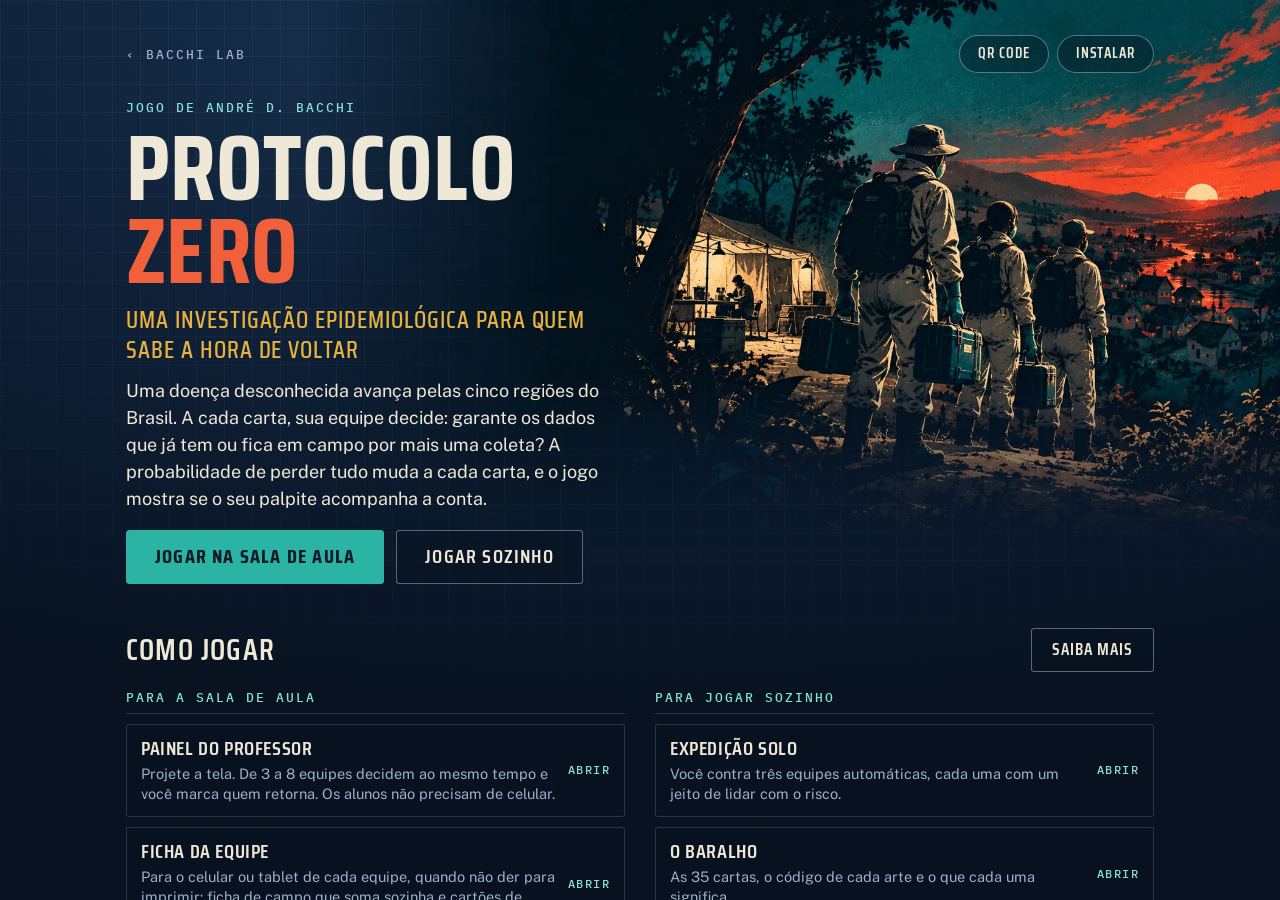
==== commit 09d5d3a1: "Corrige o carimbo do pódio que aparecia nos botões da capa (versão 1.5.1) Co-Authored-By: Claude Opu" ====
--- a/index.html
+++ b/index.html
@@ -187,6 +187,11 @@
 .opcao{display:grid;grid-template-columns:auto minmax(0,1fr);gap:4px 10px;align-items:start;cursor:pointer}
 .opcao input{width:20px;height:20px;margin:2px 0 0;accent-color:var(--dado)}
 .opcao small{grid-column:2;color:var(--nevoa);font-size:14px;line-height:1.4}
+.sub-opcoes{display:grid;gap:10px;margin:-4px 0 0;padding:0 0 0 30px;border:0;min-width:0}
+.sub-opcoes:disabled{opacity:.45}
+.sub-opcoes .opcao input{accent-color:var(--dado)}
+.sr{position:absolute;width:1px;height:1px;overflow:hidden;clip:rect(0 0 0 0);white-space:nowrap}
+.palpite .extra{display:inline-block;margin-left:6px;padding:1px 6px;border:1px solid var(--achado);border-radius:3px;font:500 11px/1.4 var(--mono);letter-spacing:.08em;text-transform:uppercase;color:var(--achado);vertical-align:2px}
 .ajuda{font:400 14.5px/1.45 var(--texto);color:var(--nevoa)}
 
 /* ---------- jogo ---------- */
@@ -509,9 +514,9 @@
 .d1.vez .placa{animation-name:pulso-ouro}
 @keyframes pulso-ouro{50%{filter:drop-shadow(0 0 calc(var(--w)*.16) rgba(232,178,62,.85))}}
 .placa.suspense .placa-in{animation:tremor .45s ease-in-out infinite}
-.selo{position:absolute;left:50%;bottom:-3%;z-index:3;translate:-50% 0;rotate:-8deg;padding:.2em .45em .1em;border:3px solid var(--dado);border-radius:4px;background:rgba(8,18,32,.88);color:var(--dado-claro);font:400 calc(var(--w)*.14)/1 var(--estencil);letter-spacing:.05em;text-transform:uppercase;white-space:nowrap;pointer-events:none;animation:carimbar .45s cubic-bezier(.2,1.4,.4,1) both}
-.d2 .selo{border-color:var(--serie-b);color:#9fd0f2}
-.d1 .selo{border-color:var(--achado);color:var(--achado);font-size:calc(var(--w)*.16)}
+.selo-podio{position:absolute;left:50%;bottom:-3%;z-index:3;translate:-50% 0;rotate:-8deg;padding:.2em .45em .1em;border:3px solid var(--dado);border-radius:4px;background:rgba(8,18,32,.88);color:var(--dado-claro);font:400 calc(var(--w)*.14)/1 var(--estencil);letter-spacing:.05em;text-transform:uppercase;white-space:nowrap;pointer-events:none;animation:carimbar .45s cubic-bezier(.2,1.4,.4,1) both}
+.d2 .selo-podio{border-color:var(--serie-b);color:#9fd0f2}
+.d1 .selo-podio{border-color:var(--achado);color:var(--achado);font-size:calc(var(--w)*.16)}
 .d1.virada::before{content:"";position:absolute;left:50%;top:calc(var(--w)*.7);width:calc(var(--w)*2.6);aspect-ratio:1;translate:-50% -50%;z-index:-1;border-radius:50%;pointer-events:none;
   background:repeating-conic-gradient(rgba(232,178,62,.22) 0 8deg,transparent 8deg 20deg);-webkit-mask-image:radial-gradient(closest-side,#000 30%,transparent);mask-image:radial-gradient(closest-side,#000 30%,transparent);animation:raios 14s linear infinite,surgir .8s ease-out both}
 @keyframes raios{to{rotate:360deg}}
@@ -520,6 +525,7 @@
 @media (prefers-reduced-motion:reduce){
   *,*::before,*::after{animation-duration:.01ms!important;animation-delay:0ms!important;animation-iteration-count:1!important;transition-duration:.01ms!important}
 }
+#continuar{text-wrap:balance}
 </style>
 </head>
 <body>
@@ -586,7 +592,7 @@
     <p>Mecânica de <i>push your luck</i> inspirada em <cite>Diamant</cite> / <cite>Incan Gold</cite> (Tesouro Inca), de Alan R. Moon e Bruno Faidutti. Tema, cartas e textos são originais.</p>
     <p>O surto, a doença e o agente são fictícios. Contornos dos estados simplificados a partir de dados abertos (Code for America, <cite>click_that_hood</cite>). Uso educacional.</p>
     <p>© André Demambre Bacchi. Todos os direitos reservados.</p>
-    <p class="versao">Versão 1.4</p>
+    <p class="versao">Versão 1.5.1</p>
   </footer>
 </div>
 </main>
@@ -608,7 +614,14 @@
     </div>
     <div class="nomes" id="nomes"></div>
     <label class="opcao"><input type="checkbox" id="op-palpites" checked><span>Pausas de palpite, equipe por equipe</span>
-      <small>Sempre que surge um perigo novo, todas as equipes estimam a probabilidade de a próxima carta encerrar a expedição, inclusive as que já retornaram. O risco real só aparece no relatório final.</small></label>
+      <small>Todas as equipes estimam a probabilidade de a próxima carta encerrar a expedição, inclusive as que já retornaram. O risco real só aparece no relatório final.</small></label>
+    <fieldset class="sub-opcoes" id="op-ritmo">
+      <legend class="sr">Quando pedir os palpites</legend>
+      <label class="opcao"><input type="radio" name="ritmo" value="sorteio" checked><span>Uma pausa por expedição, num alerta sorteado</span>
+        <small>O app sorteia em qual dos três primeiros alertas a pausa acontece, sem olhar o risco real. Você também pode pedir um palpite extra quando quiser, e ele entra no relatório.</small></label>
+      <label class="opcao"><input type="radio" name="ritmo" value="todos"><span>A cada perigo novo</span>
+        <small>Uma pausa em todo alerta. Dá mais dados para o relatório, mas deixa a partida mais longa.</small></label>
+    </fieldset>
     <label class="opcao"><input type="checkbox" id="op-bonus" checked><span>Bônus para os melhores palpites</span>
       <small>No fim da partida, as três equipes com menor erro médio nos palpites de risco ganham 5, 3 e 1 ponto. O bônus máximo vale o mesmo que a menor descoberta.</small></label>
     <label class="opcao"><input type="checkbox" id="op-vencer" checked><span>Probabilidade de vencer, ao fim de cada expedição</span>
@@ -919,6 +932,24 @@
   for (const id of G.baralho) if (id[0] === 'C') s += Math.floor(carta(id).v / n);
   return s / G.baralho.length;
 }
+/* Pausa de palpite. No modo 'todos' (e nas partidas salvas antes da versão 1.5, com palpites: true), toda pausa de alerta vale.
+   No modo 'sorteio', há uma pausa por expedição, num dos três primeiros alertas: probabilidade 1/3 no 1º, 1/2 no 2º e 1 no 3º
+   (assim cada um dos três tem a mesma probabilidade, 1/3). O sorteio só olha o passado, nunca o monte nem o risco real,
+   então o momento da pausa não dá pista nenhuma sobre o que vem. */
+function pausaSorteada() {
+  if (G.opc.palpites !== 'sorteio') return true;
+  const r = G.reg[G.exp];
+  if (r.sorteada) return false;
+  r.alertas = (r.alertas || 0) + 1;
+  if (r.alertas > 3 || Math.random() >= 1 / (4 - r.alertas)) return false;
+  r.sorteada = true;
+  return true;
+}
+function podePedirPalpite() {
+  if (!G || !G.opc.palpites || G.modo !== 'sala' || G.fase !== 'decidir' || G.sub !== 'decisao' || !G.baralho.length) return false;
+  const p = G.reg[G.exp] && G.reg[G.exp].passos.at(-1);
+  return !!p && !temPalpites(p);
+}
 const passoAtual = () => { const p = G.reg[G.exp].passos; return p[p.length - 1]; };
 
 function novaPartida(cfg) {
@@ -928,7 +959,7 @@
     regioes: embaralhar(REGIOES.map(r => r.id)), agente: gerarAgente(), nomeRevelado: false,
     exp: 0, pool: { P1: 3, P2: 3, P3: 3, P4: 3, P5: 3 }, achPool: [], baralho: [], trilha: [], vistos: {}, sobras: 0,
     fase: 'briefing', sub: null, marc: [], reg: [], msg: '', conta: null, fim: null, verPlacar: !cfg.ocultar,
-    opc: { palpites: !!cfg.palpites, vencer: !!cfg.vencer, bonus: !!cfg.bonus && !!cfg.palpites }
+    opc: { palpites: cfg.palpites ? (cfg.ritmo === 'todos' ? 'todos' : 'sorteio') : false, vencer: !!cfg.vencer, bonus: !!cfg.bonus && !!cfg.palpites }
   };
   HIST.length = 0;
   prepararExp();
@@ -1031,7 +1062,7 @@
   } else {
     G.fase = 'decidir'; G.marc = [];
     const alguemPalpita = G.modo === 'sala' || G.equipes[0].st === 'campo';
-    G.sub = G.opc.palpites && item.alerta && G.baralho.length && alguemPalpita ? 'palpite' : 'decisao';
+    G.sub = G.opc.palpites && item.alerta && G.baralho.length && alguemPalpita && pausaSorteada() ? 'palpite' : 'decisao';
     G.reg[G.exp].passos.push({ n: item.n, risco: riscoReal(), ganho: ganhoEsperado(), emRisco: G.equipes.map(e => (e.st === 'campo' ? e.risco : null)), palpites: null, saiu: [] });
     if (!G.baralho.length) { G.marc = G.equipes.map((e, i) => (e.st === 'campo' ? i : -1)).filter(i => i >= 0); confirmar(true); }
   }
@@ -1187,7 +1218,8 @@
     <p>O baralho não tem reposição: cada carta revelada muda a composição do monte e, com ela, a probabilidade. A mesa mostra o que é preciso para contar: quantas cartas há no monte e quantas de cada perigo já saíram.</p>
     <p>O <b>ganho esperado</b> da próxima carta, para cada equipe em campo, é a soma do que cada carta do monte renderia para a equipe, dividida pelo número de cartas do monte.</p>`],
   ['percebido', 'Risco e benefício: percebido × real', () => `
-    <p>O app calcula o risco real a cada carta e o mantém escondido. Nas <b>pausas de palpite</b>, que acontecem sempre que surge um perigo novo, todas as equipes estimam a probabilidade de a próxima carta encerrar a expedição, inclusive as que já retornaram. A conta só é revelada no relatório final, para as equipes não ajustarem os palpites seguintes pelo resultado dos anteriores.</p>
+    <p>O app calcula o risco real a cada carta e o mantém escondido. Nas <b>pausas de palpite</b>, todas as equipes estimam a probabilidade de a próxima carta encerrar a expedição, inclusive as que já retornaram. A conta só é revelada no relatório final, para as equipes não ajustarem os palpites seguintes pelo resultado dos anteriores.</p>
+    <p>Por padrão, há uma pausa por expedição, num dos três primeiros alertas, sorteado sem olhar o monte: como ninguém sabe qual perigo vai valer, vale a pena fazer a conta a cada carta. O professor pode pedir palpites extras quando quiser, ou escolher, na preparação, uma pausa a cada perigo novo.</p>
     <p>Ao fim de cada expedição, cada equipe também diz qual é a sua <b>probabilidade de vencer</b> a partida. Com o placar oculto, cada uma conhece só os próprios pontos. O relatório final compara as respostas com uma estimativa calculada a partir do placar real, e mostra quanto somam as probabilidades declaradas (deveriam somar 100%).</p>
     <p>O relatório final mostra o risco real de cada carta, os palpites de cada equipe contra esse valor, e quantas vezes cada equipe continuou em campo quando o valor esperado era negativo.</p>
     <p>O <b>ranking de palpites</b> ordena as equipes pelo erro absoluto médio, que é a distância média entre o palpite e o risco real. Com o bônus ligado, as três mais precisas ganham 5, 3 e 1 ponto no placar final. Só entra no ranking quem respondeu a pelo menos metade das pausas.</p>
@@ -1429,7 +1461,7 @@
 function pintarPainel() {
   const solo0 = G.modo === 'solo';
   let pergunta = '';
-  if (G.fase === 'decidir' && G.sub === 'palpite') pergunta = `<div class="palpite"><h4>Pausa de palpite</h4><p>Qual é a probabilidade de a próxima carta encerrar a expedição?${solo0 ? '' : ' Todas as equipes dão o seu palpite, inclusive as que já retornaram.'}</p></div>`;
+  if (G.fase === 'decidir' && G.sub === 'palpite') pergunta = `<div class="palpite"><h4>Pausa de palpite${passoAtual().pedido ? ' <span class="extra">extra</span>' : ''}</h4><p>Qual é a probabilidade de a próxima carta encerrar a expedição?${solo0 ? '' : ' Todas as equipes dão o seu palpite, inclusive as que já retornaram.'}</p></div>`;
   if (G.fase === 'fimExp' && G.sub === 'vencer') pergunta = `<div class="palpite fim-exp"><h4>Fim da expedição ${G.exp + 1} · antes de seguir</h4><p>${G.exp === 3 ? 'Falta 1 expedição' : 'Faltam ' + (4 - G.exp) + ' expedições'}. Qual é a probabilidade de ${solo0 ? 'você' : 'a sua equipe'} <b>vencer a partida</b>?${solo0 || G.verPlacar ? '' : ' Cada equipe responde sem ver o placar das outras.'}</p></div>`;
   $('#equipes').innerHTML = pergunta + `<div class="eq-topo"><span class="chapa">Equipes</span><button class="btn-liso" type="button" id="ver-placar" aria-pressed="${G.verPlacar}">${G.verPlacar ? 'Ocultar placar' : 'Mostrar placar'}</button></div>` + G.equipes.map(linhaEquipe).join('');
   const fala = $('#fala'), acao = $('#acao'), solo = G.modo === 'solo', eu = G.equipes[0];
@@ -1453,6 +1485,7 @@
       f += '<p class="nota">Decisão simultânea. Toque nas equipes que retornam e confirme.</p>';
       const k = G.marc.length;
       a = `<button class="btn principal" type="button" data-ato="confirmar">${k ? `Confirmar: ${k === 1 ? '1 retorna' : k + ' retornam'}` : 'Todas continuam'}</button><button class="btn estreito" type="button" data-ato="contar">Contar 3, 2, 1</button>`;
+      if (podePedirPalpite()) a += '<button class="btn-liso pedir" type="button" data-ato="pedir-palpite">+ Pedir palpite agora</button>';
     }
   } else if (G.fase === 'fimExp' && G.sub === 'vencer') {
     f = '';
@@ -1611,6 +1644,7 @@
 function pintarFim() {
   if (!G) return;
   const { regs, todos, porEquipe, tudo, teto, comPalpite, pausas, minimo, erro, aptas, posicao, bonus, total, ordem, empate, final, virou } = apurar(), k = G.equipes.length;
+  const pedidas = todos.filter(p => p.pedido && temPalpites(p)).length;
   const sinal = (v, d = 1) => `${v > 0 ? '+' : v < 0 ? '−' : ''}${nf(Math.abs(v), d)}`;
 
   let risco = '<p>Nenhum palpite de risco foi registrado nesta partida.</p>';
@@ -1623,7 +1657,7 @@
       ${fila.map(i => { const p = porEquipe[i], m = p.reduce((s, q) => s + (q.pal - q.real), 0) / p.length * 100;
         return `<tr><td>${posicao[i] ? posicao[i] + 'º' : '–'}</td><td style="text-align:left">${esc(G.equipes[i].nome)}</td><td>${p.length}</td><td>${nf(erro[i])}</td><td>${sinal(m)}</td><td>${p.filter(q => q.pal > q.real).length} de ${p.length}</td>${G.opc.bonus ? `<td>${bonus[i] ? '+' + bonus[i] : '–'}</td>` : ''}</tr>`; }).join('')}
       </tbody></table></div>
-      <p class="ajuda">O ranking usa o erro absoluto médio: a distância média, em pontos percentuais, entre o palpite e o risco real. O erro médio mostra a direção do desvio (positivo é superestimar). Entra no ranking quem respondeu a pelo menos ${minimo} das ${pl(pausas, 'pausa', 'pausas')} de palpite.</p>
+      <p class="ajuda">O ranking usa o erro absoluto médio: a distância média, em pontos percentuais, entre o palpite e o risco real. O erro médio mostra a direção do desvio (positivo é superestimar). Entra no ranking quem respondeu a pelo menos ${minimo} das ${pl(pausas, 'pausa', 'pausas')} de palpite${pedidas ? ` (${pausas - pedidas} ${G.opc.palpites === 'sorteio' ? (pausas - pedidas === 1 ? 'sorteada' : 'sorteadas') : 'de alerta'} e ${pedidas} ${pedidas === 1 ? 'extra, pedida' : 'extras, pedidas'} pelo professor)` : ''}.</p>
       <p class="legenda"><span><i class="b"></i>um palpite da equipe</span><span><i class="d"></i>palpite = risco real</span></p>
       <div class="multiplos">${comPalpite.map(i => `<div><h5>${esc(G.equipes[i].nome)}</h5>${grafCalib(porEquipe[i], teto)}</div>`).join('')}</div>
       <p class="ajuda">Pontos acima da linha tracejada são palpites maiores que o risco real; abaixo, menores.</p>`;
@@ -1728,7 +1762,7 @@
   await espera(380);
   subirNumero(d.querySelector('.pl-pts b'), s.pts, k === 0 ? 1400 : 900);
   await espera(k === 0 ? 900 : 600);
-  const selo = document.createElement('span'); selo.className = 'selo';
+  const selo = document.createElement('span'); selo.className = 'selo-podio';
   selo.textContent = s.empate ? `${s.lugar}º · empate` : `${s.lugar}º lugar`;
   placa.append(selo);
   d.classList.remove('vez');
@@ -1771,16 +1805,18 @@
   $('#nomes').innerHTML = Array.from({ length: nEquipes }, (_, i) => `<input type="text" id="eq-nome-${i}" maxlength="24" aria-label="Nome da equipe ${i + 1}" value="${esc(atuais[i] || guard[i] || EQUIPES[i])}">`).join('');
 }
 $('#menos').addEventListener('click', () => { nEquipes = Math.max(3, nEquipes - 1); pintarNomes(); });
+const ritmo = () => { $('#op-ritmo').disabled = !$('#op-palpites').checked; };
+$('#op-palpites').addEventListener('change', ritmo); ritmo();
 $('#mais').addEventListener('click', () => { nEquipes = Math.min(8, nEquipes + 1); pintarNomes(); });
 $('#preparo').addEventListener('submit', ev => {
   ev.preventDefault();
   const nomes = $$('#nomes input').map((i, k) => i.value.trim() || EQUIPES[k]);
   cofre.gravar('nomes', nomes);
-  const cfg = { modo: 'sala', nomes, palpites: $('#op-palpites').checked, vencer: $('#op-vencer').checked, ocultar: $('#op-placar').checked, bonus: $('#op-bonus').checked };
+  const cfg = { modo: 'sala', nomes, palpites: $('#op-palpites').checked, ritmo: ($('[name=ritmo]:checked') || {}).value, vencer: $('#op-vencer').checked, ocultar: $('#op-placar').checked, bonus: $('#op-bonus').checked };
   comecar(() => { novaPartida(cfg); ir('jogo'); });
 });
 function novoSolo() {
-  novaPartida({ modo: 'solo', nomes: ['Você', BOTS.cautela[0], BOTS.ousadia[0], BOTS.esperado[0]], bots: [null, 'cautela', 'ousadia', 'esperado'], palpites: true, vencer: true, ocultar: false });
+  novaPartida({ modo: 'solo', nomes: ['Você', BOTS.cautela[0], BOTS.ousadia[0], BOTS.esperado[0]], bots: [null, 'cautela', 'ousadia', 'esperado'], palpites: true, ritmo: 'todos', vencer: true, ocultar: false });
   ir('jogo');
 }
 
@@ -1788,9 +1824,10 @@
 const ATOS = {
   entrar, revelar: aoRevelar, confirmar: aoConfirmar, contar,
   palpite() { salvar(); passoAtual().palpites = lerCampos('pal'); G.sub = 'decisao'; pintar(false); },
+  'pedir-palpite'() { if (!podePedirPalpite()) return; salvar(); passoAtual().pedido = true; G.sub = 'palpite'; pintar(false); },
   'pedir-vencer'() { salvar(); G.sub = 'vencer'; pintar(false); },
   vencer() { G.reg[G.exp].vencer = lerCampos('ven'); ATOS.proxima(); },
-  pular() { if (G.fase === 'fimExp') return ATOS.proxima(); salvar(); G.sub = 'decisao'; pintar(false); },
+  pular() { if (G.fase === 'fimExp') return ATOS.proxima(); salvar(); if (passoAtual().pedido && !temPalpites(passoAtual())) delete passoAtual().pedido; G.sub = 'decisao'; pintar(false); },
   fico() { G.marc = botsQueSaem(); aoConfirmar(); },
   volto() { G.marc = [0, ...botsQueSaem()]; aoConfirmar(); },
   bots() { G.marc = botsQueSaem(); aoConfirmar(); },
@@ -1877,8 +1914,8 @@
       <summary>Expedição ${e + 1}<small id="f-res-${e}"></small></summary>
       <div class="f-corpo">
         <label class="f-campo" for="f-reg-${e}">Região<select id="f-reg-${e}" data-f="exp.${e}.regiao"><option value="">–</option>${REGIOES.map(r => `<option${x.regiao === r.nome ? ' selected' : ''}>${r.nome}</option>`).join('')}</select></label>
-        <div><p class="f-rot">Palpites de risco (%) · um a cada perigo novo</p>
-          <div class="f-linha">${x.pal.map((p, k) => num(`f-pal-${e}-${k}`, `${k + 1}º alerta`, `exp.${e}.pal.${k}`, p, ' max="100"')).join('')}</div></div>
+        <div><p class="f-rot">Palpites de risco (%) · um a cada pausa</p>
+          <div class="f-linha">${x.pal.map((p, k) => num(`f-pal-${e}-${k}`, `${k + 1}ª pausa`, `exp.${e}.pal.${k}`, p, ' max="100"')).join('')}</div></div>
         <div><p class="f-rot">Pontos · preencha quando a equipe retornar</p>
           <div class="f-conta">${num(`f-prov-${e}`, 'Provisórios ao retornar', `exp.${e}.prov`, x.prov)}${num(`f-pend-${e}`, 'Pendentes', `exp.${e}.pend`, x.pend)}${num(`f-desc-${e}`, 'Descoberta', `exp.${e}.desc`, x.desc)}</div></div>
         <div class="f-saida"><div class="tile"><small>Garantidos</small><b id="f-gar-${e}">–</b></div><div class="tile total"><small>Total até aqui</small><b id="f-tot-${e}">0</b></div>
